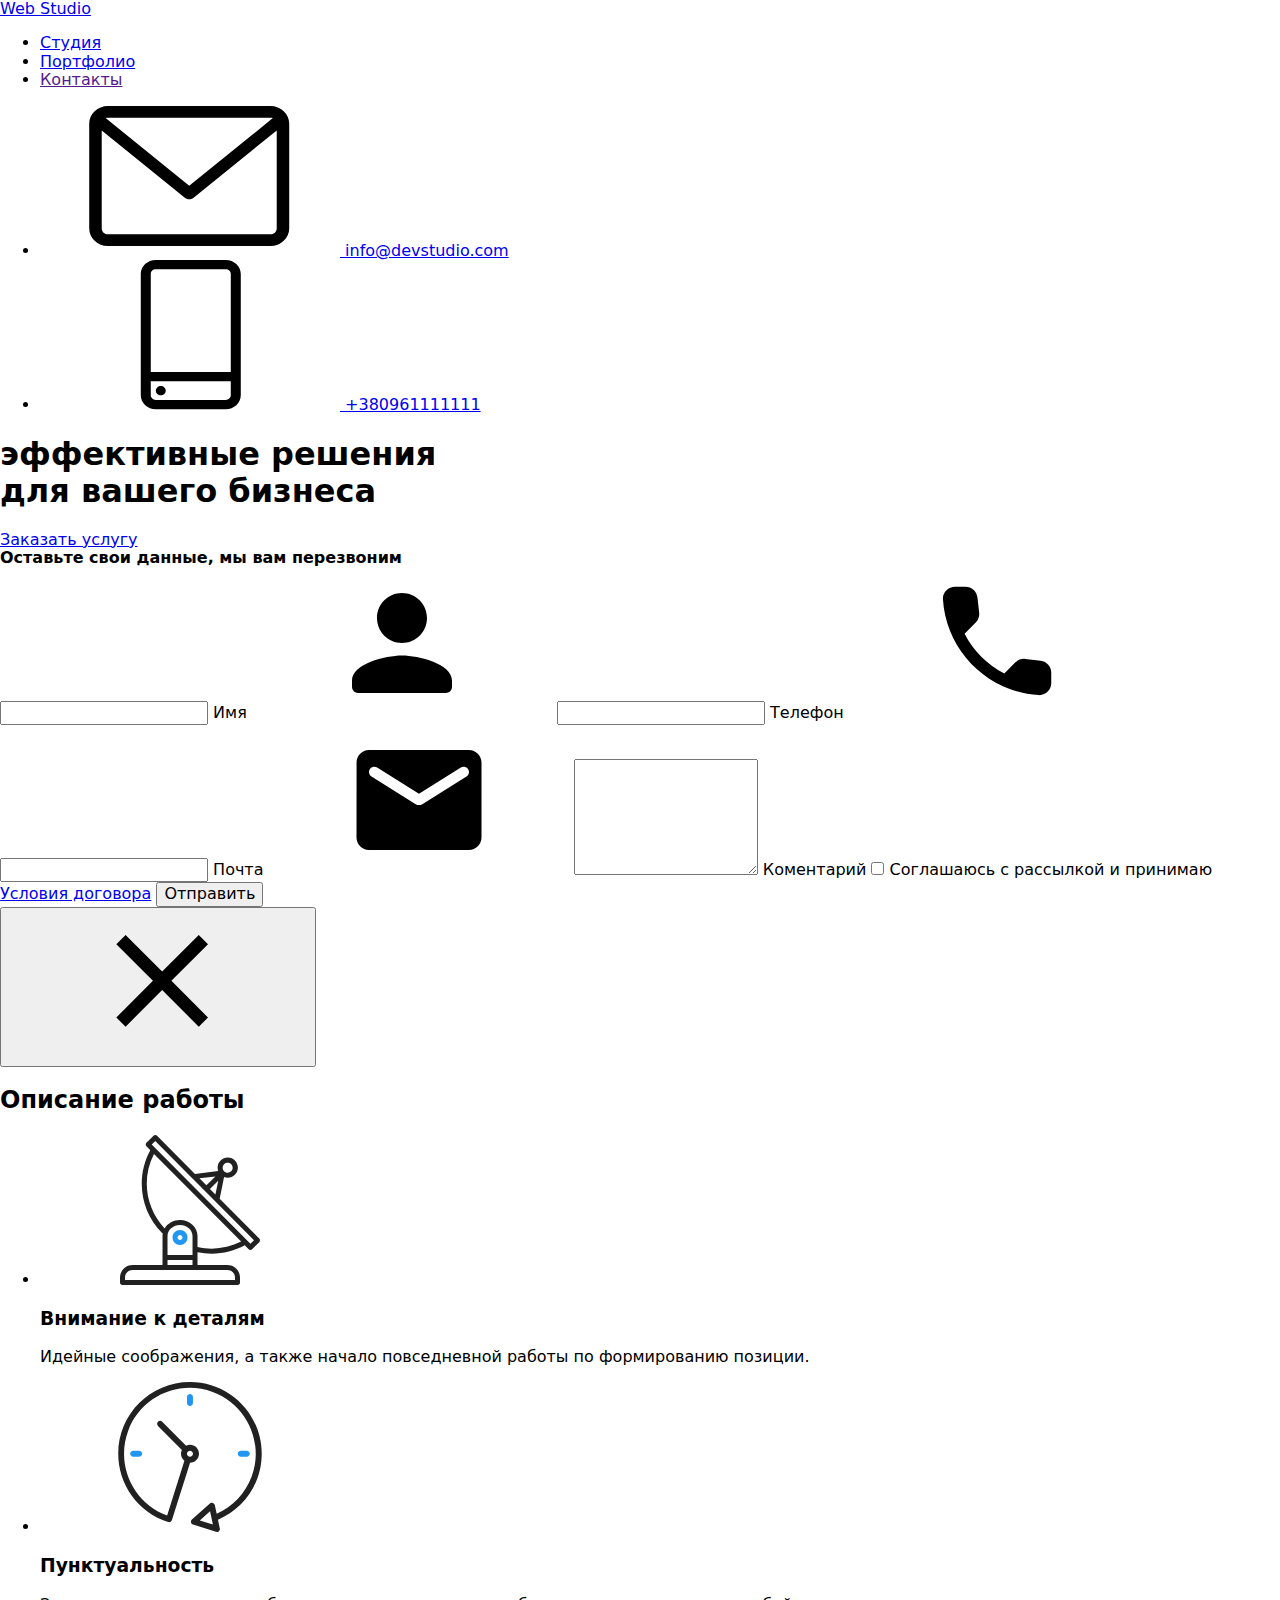
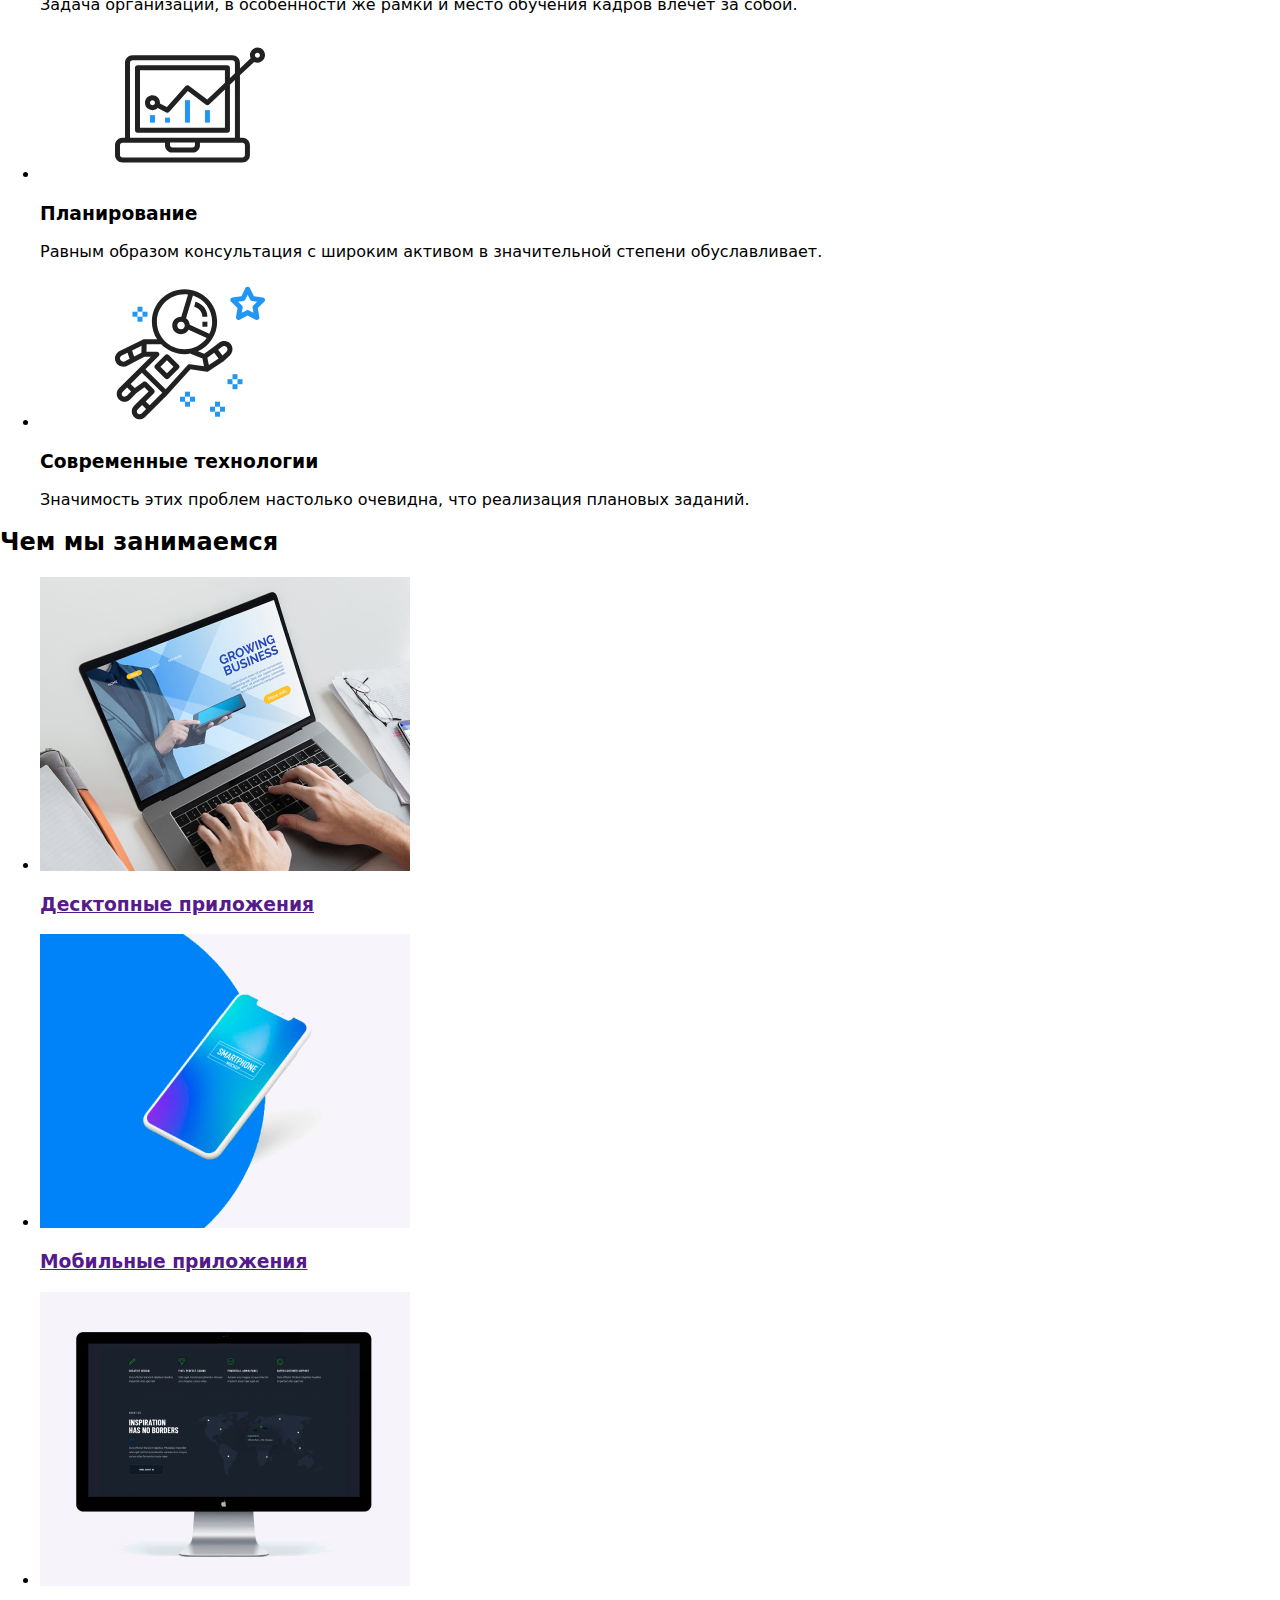
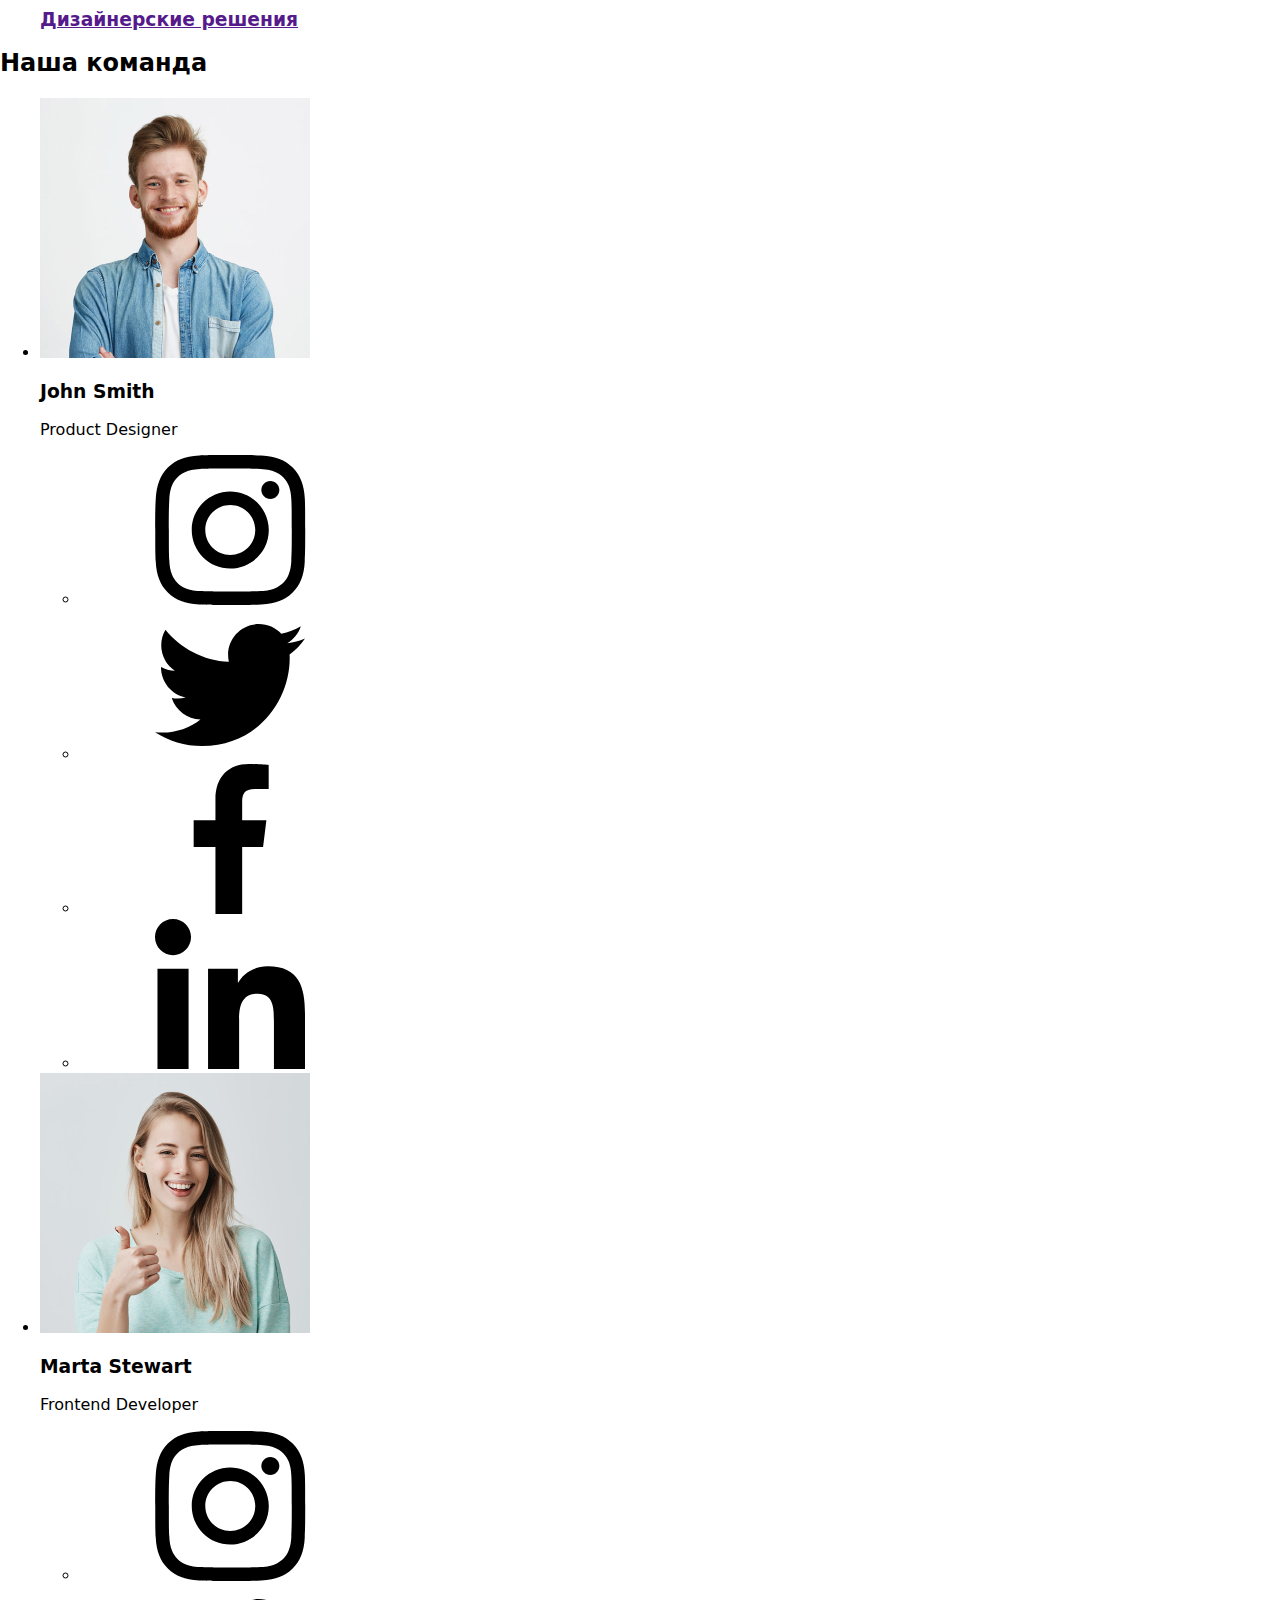
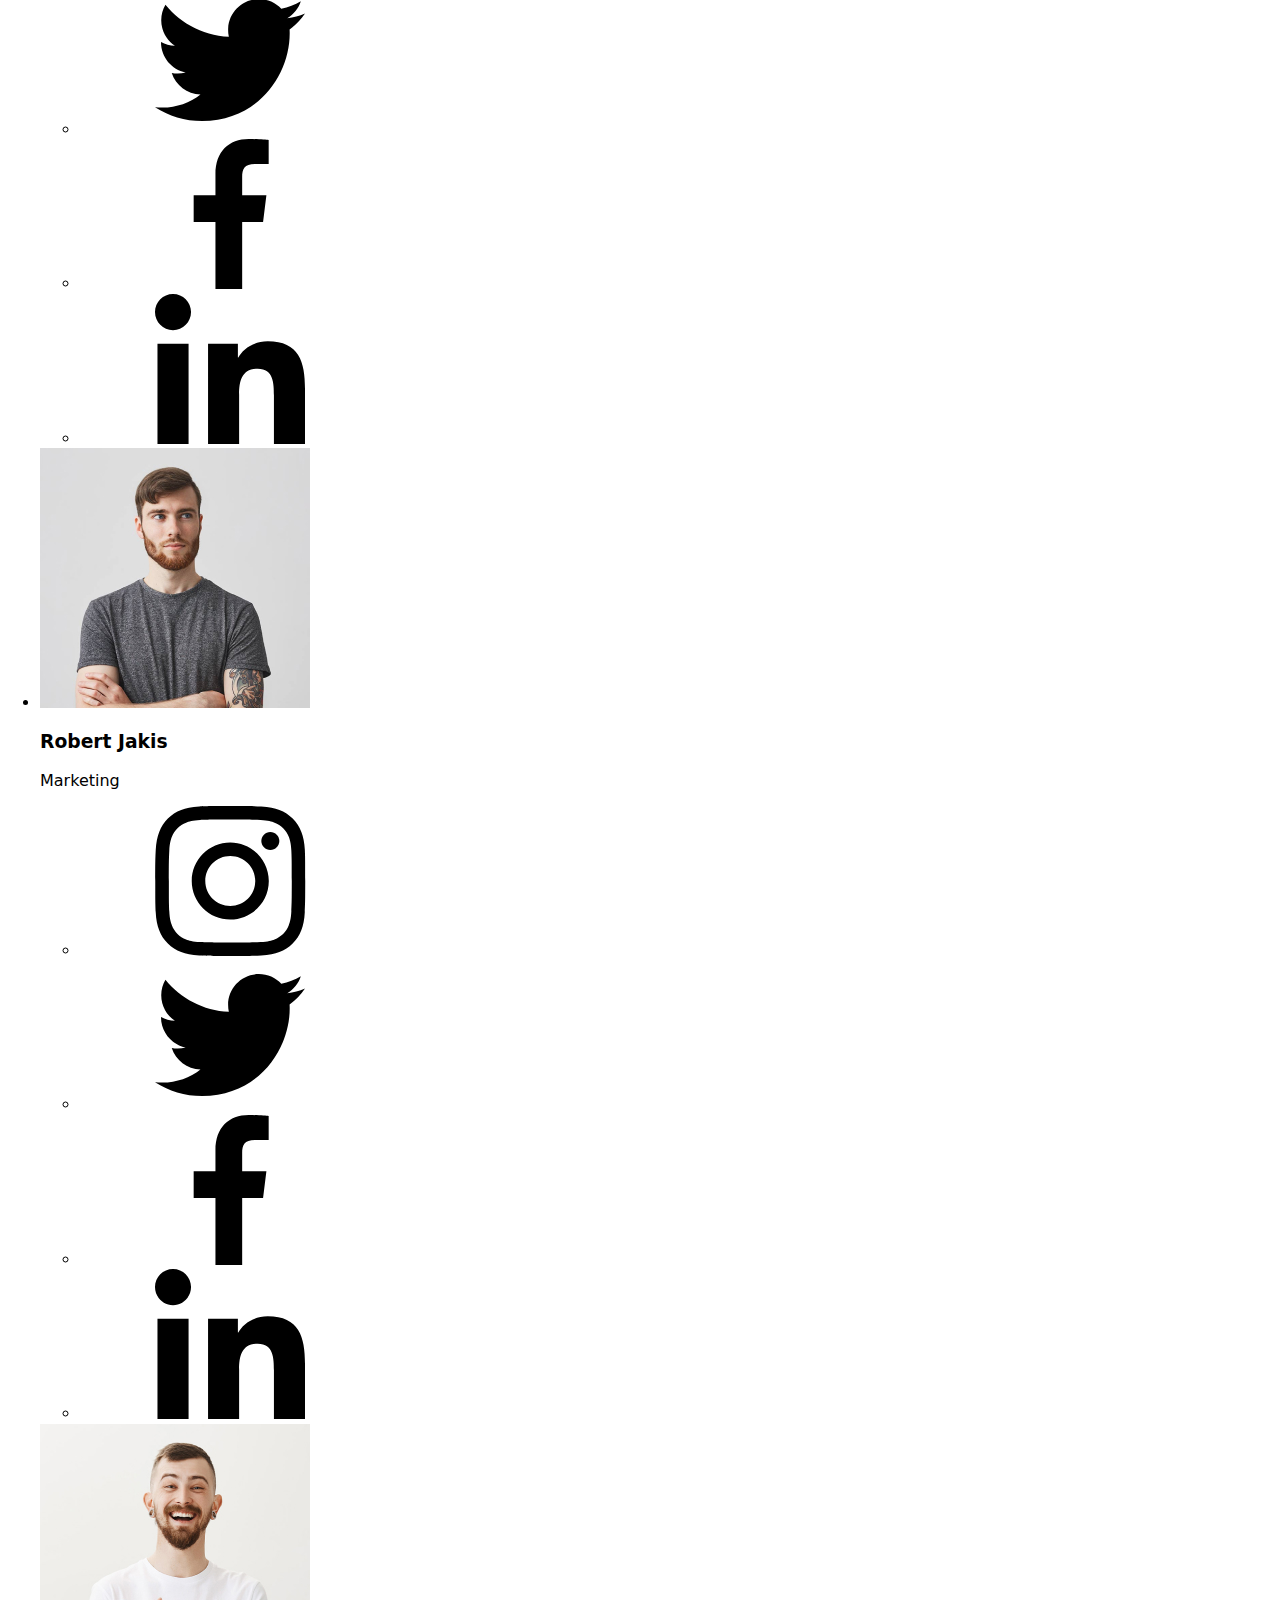
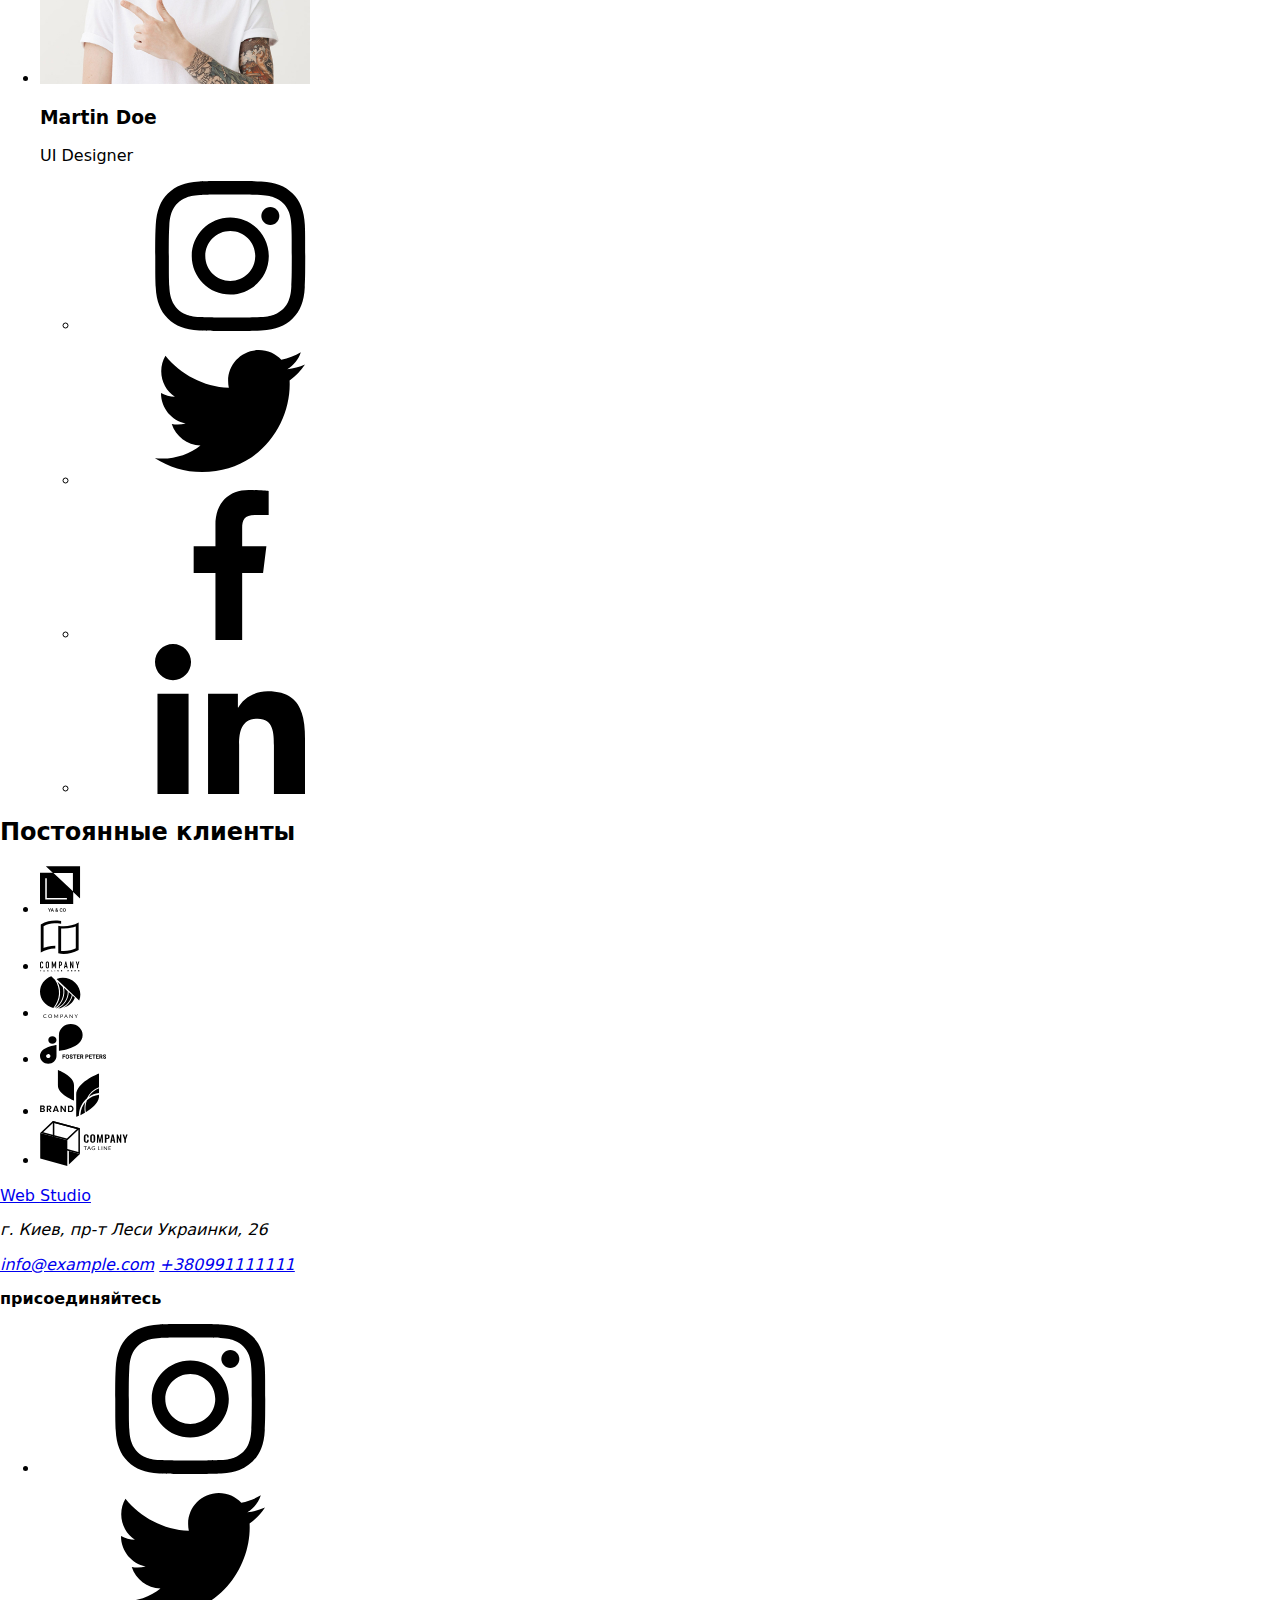
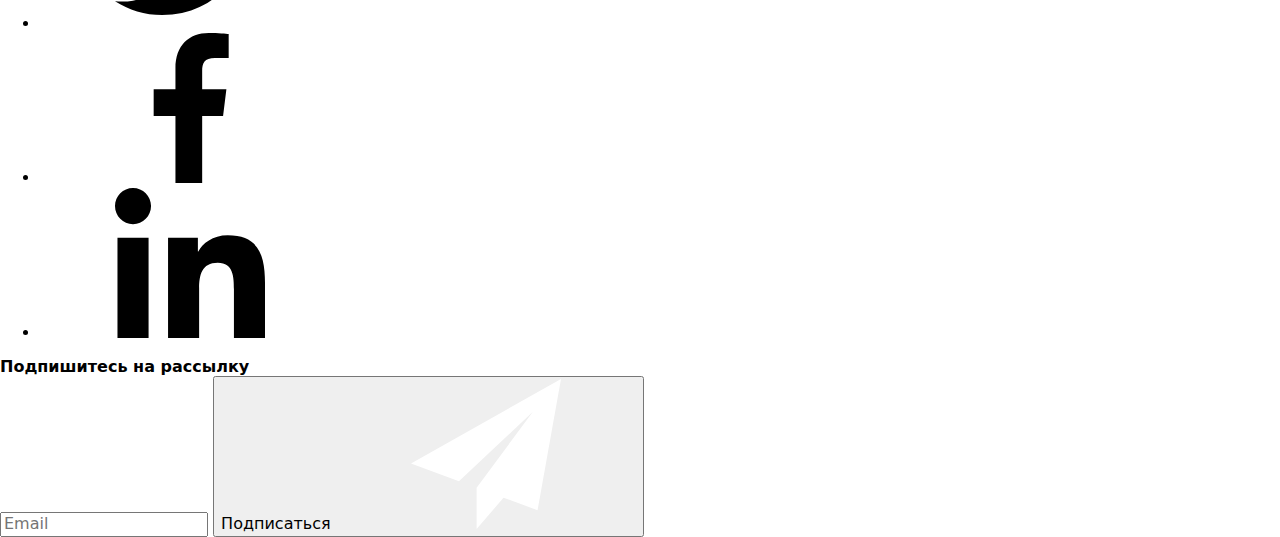
==== index.html @ a7824ca8 "Додає розмітку" ====
<!DOCTYPE html>
<html lang="ru">
<head>
    <meta charset="UTF-8">
    <meta name="viewport" content="width=device-width, initial-scale=1.0">
    <title>Web-studio_1</title>
    <link href="https://fonts.googleapis.com/css2?family=Raleway:wght@400;700&family=Roboto:wght@400;500;700&display=swap" rel="stylesheet">
     <link rel="stylesheet" href="https://cdnjs.cloudflare.com/ajax/libs/modern-normalize/0.6.0/modern-normalize.min.css">
    <link rel="stylesheet" href="./css/main.min.css">
</head>
<body class="body">
    <!--Шапочка сайта-->
   <header class="page-header">
       <div class="container main-nav">
          <nav class="main-nav">
             <a href="./index.html" class="logo">
              Web <span class="logo-second">Studio</span> 
             </a>

              <ul class="site-nav list">
                 <li class="item"><a href="./index.html" class="link-curret">Студия</a></li>
                 <li class="item"><a href="./portfolio.html" class="link">Портфолио</a></li>
                 <li class="item"><a href="" class="link">Контакты</a></li>
             </ul>
           </nav>
       
            <ul class="auth-nav list">
               <li class="item"><a href="mailto:info@devstudio.com" class="link">
                <svg class="icon-envelope"><use href="./images/symbol-defs.svg#icon-envelope"></use></svg>
                   info@devstudio.com</a>
                </li>
                <li class="item"><a href="tel:+380961111111" class="link">
                    <svg class="icon-phone"><use href="./images/symbol-defs.svg#icon-smartphone"></use></svg>
                    +380961111111</a>
                </li>
            </ul>
       </div>
   </header>

   <main>
        <!--Первая секция - Заголовок сайта-->
       <section class="hero">
          <h1 class="hero-title">эффективные решения <br> для вашего бизнеса</h1>
         <a href="#" class="button .primary" data-modal-open>Заказать услугу</a>
         <div class="backdrop is-hidden" data-modal>
           <div class="modal">
               
              <form class="form-js-speaker form">

              <div class="form-text"><b> Оставьте свои данные, мы вам перезвоним </b></div>
 

              <label class="form-field">
                <input class="form-input" type="text" name="name" placeholder=" ">
                <span class="form-label">Имя</span>
                <svg class="form-icon"><use href="./images/symbol-defs2.svg#icon-person-black"></use></svg>
              </label>

               <label class="form-field">
                <input class="form-input" type="tel" name="tel" placeholder=" ">
                <span class="form-label">Телефон</span>
                <svg class="form-icon"><use href="./images/symbol-defs2.svg#icon-phone-black"></use></svg>
              </label>


              <label class="form-field">
                <input class="form-input" type="email" name="email" placeholder=" ">
                <span class="form-label">Почта</span>
                <svg class="form-icon"><use href="./images/symbol-defs2.svg#icon-email-black"></use></svg>
              </label>

              <label class="form-coment">
                <textarea class="form-textarea" name="coment" rows="6" placeholder=" "></textarea>
                <span class="coment-text">Коментарий</span>
              </label>


              <label class="checkbox">
                <input class="form-checkbox" type="checkbox" name="agreement" value="text" />
                <span class="checkbox-icon"></span>
                <span class="form-agreement">Соглашаюсь с рассылкой и принимаю <a href="#">Условия договора</a></span>
              </label>

               <button class="button-submit" type="submit">Отправить</button>

             </form>
           
             <button class="button-close" data-modal-close><svg class="icon-close"><use  href="./images/symbol-defs2.svg#icon-close-black"></use></svg></button>
           </div>
         </div>
        </section> 

        <!--Вторая секция - описание работи-->

        <section class="section">
        <div class="container">
          <h2 class="section-title">Описание работы</h2>

          <ul class="description-list"> 
              <li class="item"> 
                  <div class="icon-background"><svg class="icon"><use href="./images/symbol-defs.svg#icon-antenna"></use></svg></div>
                  <h3 class="title">Внимание к деталям</h3>
                  <p class="text">Идейные соображения, а также начало повседневной работы по формированию позиции.</p>
              </li>
              <li class="item">
                <div class="icon-background"><svg class="icon"><use href="./images/symbol-defs.svg#icon-clock"></use></svg></div>
                  <h3 class="title">Пунктуальность</h3>
                  <p class="text">Задача организации, в особенности же рамки и место обучения кадров влечет за собой.</p>
              </li>
              <li class="item">
                <div class="icon-background"><svg class="icon"><use href="./images/symbol-defs.svg#icon-diagram"></use></svg></div>
                  <h3 class="title">Планирование</h3>
                  <p class="text">Равным образом консультация с широким активом в значительной степени обуславливает.</p>
               </li>
               <li class="item">
                <div class="icon-background"><svg class="icon"><use href="./images/symbol-defs.svg#icon-astronaut"></use></svg></div>
                   <h3 class="title">Современные технологии</h3>
                   <p class="text">Значимость этих проблем настолько очевидна, что реализация плановых заданий.</p>
               </li>
           </ul>
         </div>
       </section>
        

       <!--Третья секция - Чем мы занимаемся-->

        <section class="section">
            <div class="container">
           <h2 class="section-title">Чем мы занимаемся</h2>

           <ul class="work-list">
                <li class="item"><a href="" class="link">
                   <img class="img"
                      src="./images/img16.jpg" 
                      alt="Фото с ноутбуком" 
                      width="370" 
                      height="294"
                    >
                   <h3 class="title">Десктопные приложения</h3></a>
               </li>
               <li class="item"><a href="" class="link">
                    <img class="img"
                       src="./images/box2.jpg" 
                       alt="Фото с телефоном" 
                       width="370" 
                       height="294"
                    >
                    <h3 class="title">Мобильные приложения</h3></a>
               </li>
               <li class="item"><a href="" class="link">
                    <img class="img"
                       src="./images/img18.jpg" 
                       alt="Фото с монитором" 
                       width="370" 
                       height="294"
                    >
                    <h3 class="title">Дизайнерские решения</h3></a>
               </li>
           </ul>
         </div>
       </section>

       <!--Червертая секция - наша команда-->

       <section class="section-team">
           <div class="container">
          <h2 class="section-title">Наша команда</h2>

           <ul class="team-list">
               <li class="item">
                  <img class="img card"
                     src="./images/img19.jpg" 
                     alt="Фото работкина Джона" 
                     width="270" 
                     height="260"
                    >
                    <div class="card-team card">
                   <h3 class="title">John Smith</h3>
                   <p class="text">Product Designer</p>
                   <ul class="chain-list">
                       <li class="item"><a href="" class="link" aria-label="Ссылка на Instagram"><svg class="chain-icon"><use href="./images/symbol-defs.svg#icon-instagram"></use></svg></a></li>
                       <li class="item"><a href="" class="link" aria-label="Ссылка на Twitter"><svg class="chain-icon"><use href="./images/symbol-defs.svg#icon-twitter"></use></svg></a></li>
                       <li class="item"><a href="" class="link" aria-label="Ссылка на Facebook"><svg class="chain-icon"><use href="./images/symbol-defs.svg#icon-facebook"></use></svg></a></li>
                       <li class="item"><a href="" class="link" aria-label="Ссылка на Linkedin"><svg class="chain-icon"><use href="./images/symbol-defs.svg#icon-linkedin"></use></svg></a></li>
                   </ul>
                </div>     
              </li>
              <li class="item">
                    <img class="img card" 
                      src="./images/img20.jpg" 
                      alt="Фото работницы Марти" 
                      width="270" 
                      height="260"
                    >
                    <div class="card-team card">
                    <h3 class="title">Marta Stewart</h3>
                    <p class="text">Frontend Developer</p>
                    <ul class="chain-list">
                        <li class="item"><a href="" class="link" aria-label="Ссылка на Instagram"><svg class="chain-icon"><use href="./images/symbol-defs.svg#icon-instagram"></use></svg></a></li>
                        <li class="item"><a href="" class="link" aria-label="Ссылка на Twitter"><svg class="chain-icon"><use href="./images/symbol-defs.svg#icon-twitter"></use></svg></a></li>
                        <li class="item"><a href="" class="link" aria-label="Ссылка на Facebook"><svg class="chain-icon"><use href="./images/symbol-defs.svg#icon-facebook"></use></svg></a></li>
                        <li class="item"><a href="" class="link" aria-label="Ссылка на Linkedin"><svg class="chain-icon"><use href="./images/symbol-defs.svg#icon-linkedin"></use></svg></a></li>
                    </ul>
                </div>
               </li>
               <li class="item">
                     <img  class="img card"
                      src="./images/img21.jpg" 
                      alt="Фото работника Роберта" 
                      width="270" 
                      height="260"
                    >
                    <div class="card-team card">
                    <h3 class="title">Robert Jakis</h3>
                    <p class="text">Marketing</p>
                    <ul class="chain-list">
                        <li class="item"><a href="" class="link" aria-label="Ссылка на Instagram"><svg class="chain-icon"><use href="./images/symbol-defs.svg#icon-instagram"></use></svg></a></li>
                        <li class="item"><a href="" class="link" aria-label="Ссылка на Twitter"><svg class="chain-icon"><use href="./images/symbol-defs.svg#icon-twitter"></use></svg></a></li>
                        <li class="item"><a href="" class="link" aria-label="Ссылка на Facebook"><svg class="chain-icon"><use href="./images/symbol-defs.svg#icon-facebook"></use></svg></a></li>
                        <li class="item"><a href="" class="link" aria-label="Ссылка на Linkedin"><svg class="chain-icon"><use href="./images/symbol-defs.svg#icon-linkedin"></use></svg></a></li>
                    </ul>
                </div>
              </li>
              <li class="item">
                    <img class="img card"
                       src="./images/img22.jpg" 
                       alt="Фото работника Мартина" 
                       width="270" 
                       height="260"
                    >
                    <div class="card-team card">
                   <h3 class="title">Martin Doe</h3>
                   <p class="text">UI Designer</p>
                   <ul class="chain-list">
                       <li class="item"><a href="" class="link" aria-label="Ссылка на Instagram"><svg class="chain-icon"><use href="./images/symbol-defs.svg#icon-instagram"></use></svg></a></li>
                       <li class="item"><a href="" class="link" aria-label="Ссылка на Twitter"><svg class="chain-icon"><use href="./images/symbol-defs.svg#icon-twitter"></use></svg></a></li>
                       <li class="item"><a href="" class="link" aria-label="Ссылка на Facebook"><svg class="chain-icon"><use href="./images/symbol-defs.svg#icon-facebook"></use></svg></a></li>
                       <li class="item"><a href="" class="link" aria-label="Ссылка на Linkedin"><svg class="chain-icon"><use href="./images/symbol-defs.svg#icon-linkedin"></use></svg></a></li>
                    </ul>
                </div>
                </li>      
          </ul>
          </div>
       </section>

        <!--Пятая секция - постоянные клиенти-->

      <section class="section">
        <div class="container">
       <h2 class="section-title">Постоянные клиенты</h2>
       <ul class="clients-list">
           <li class="item"><a href="#" class="link"><svg class="clients-icon" width="44.27" height="49.23"><use href="./images/symbol-defs.svg#icon-client1"></use></svg></a></li>
           <li class="item"><a href="#" class="link"><svg class="clients-icon" width="40" height="52"><use href="./images/symbol-defs.svg#icon-client2"></use></svg></a></li>
           <li class="item"><a href="#" class="link"><svg class="clients-icon" width="41" height="42.6"><use href="./images/symbol-defs.svg#icon-client3"></use></svg></a></li>
           <li class="item"><a href="#" class="link"><svg class="clients-icon" width="79.66" height="42.02"><use href="./images/symbol-defs.svg#icon-client4"></use></svg></a></li>
           <li class="item"><a href="#" class="link"><svg class="clients-icon" width="59" height="47"><use href="./images/symbol-defs.svg#icon-client5"></use></svg></a></li>
           <li class="item"><a href="#" class="link"><svg class="clients-icon" width="88.48" height="45.44"><use href="./images/symbol-defs.svg#icon-client6"></use></svg></a></li>
        </ul>
   </section>
   </div>
   </main>

 <!--Футер-->
 <footer class="page-footer">
      <div class="page-footer container">  
     <div class="contact-info">
     <a href="./index.html" class="footer-logo">
         Web <span class="logo-accent">Studio</span> 
     </a>
     <address class="address-list">
         <p class="text"> г. Киев, пр-т Леси Украинки, 26 </p>
         <a href="mailto:info@example.com" class="link">info@example.com</a>
         <a href="tel:+380991111111" class="link">+380991111111</a>
     </address>
    </div>
       
    <div class="subscription-info">
     <p class="subscription-text">
         <strong>присоединяйтесь</strong> 
       </p>

     <ul class="social-network">
        <li class="item"><a href="" class="link" aria-label="Ссылка на Instagram"><svg class="social-icon"><use href="./images/symbol-defs.svg#icon-instagram"></use></svg></a></li>
        <li class="item"><a href="" class="link" aria-label="Ссылка на Twitter"><svg class="social-icon"><use href="./images/symbol-defs.svg#icon-twitter"></use></svg></a></li>
        <li class="item"><a href="" class="link" aria-label="Ссылка на Facebook"><svg class="social-icon"><use href="./images/symbol-defs.svg#icon-facebook"></use></svg></a></li>
        <li class="item"><a href="" class="link" aria-label="Ссылка на Linkedin"><svg class="social-icon"><use href="./images/symbol-defs.svg#icon-linkedin"></use></svg></a></li>
     </ul>
    </div>

    <div class="signature">
       
      <b class="text-signature">Подпишитесь на рассылку</b>
        
       <form class="form-signature">
        <input class="input-footer" type="text" name="email" id="email" placeholder="Email">
        <label class="label-footer" for="email"></label>
        <button class="button-fotter" type="submit">Подписаться <svg class="icon-send"><use href="./images/symbol-defs.svg#icon-icon-send"></use></svg></button>
      </form>
    </div>
  </div>
   
  </footer>
  <script src="./js/modal.js"></script>
  <script>
    (() => {
      document
        .querySelector('.js-speaker-form')
        .addEventListener('submit', e => {
          e.preventDefault();

          new FormData(e.currentTarget).forEach((value, name) =>
            console.log(`${name}: ${value}`),
          );

          e.currentTarget.reset();
        });
    })();
  </script>
</body>
</html>
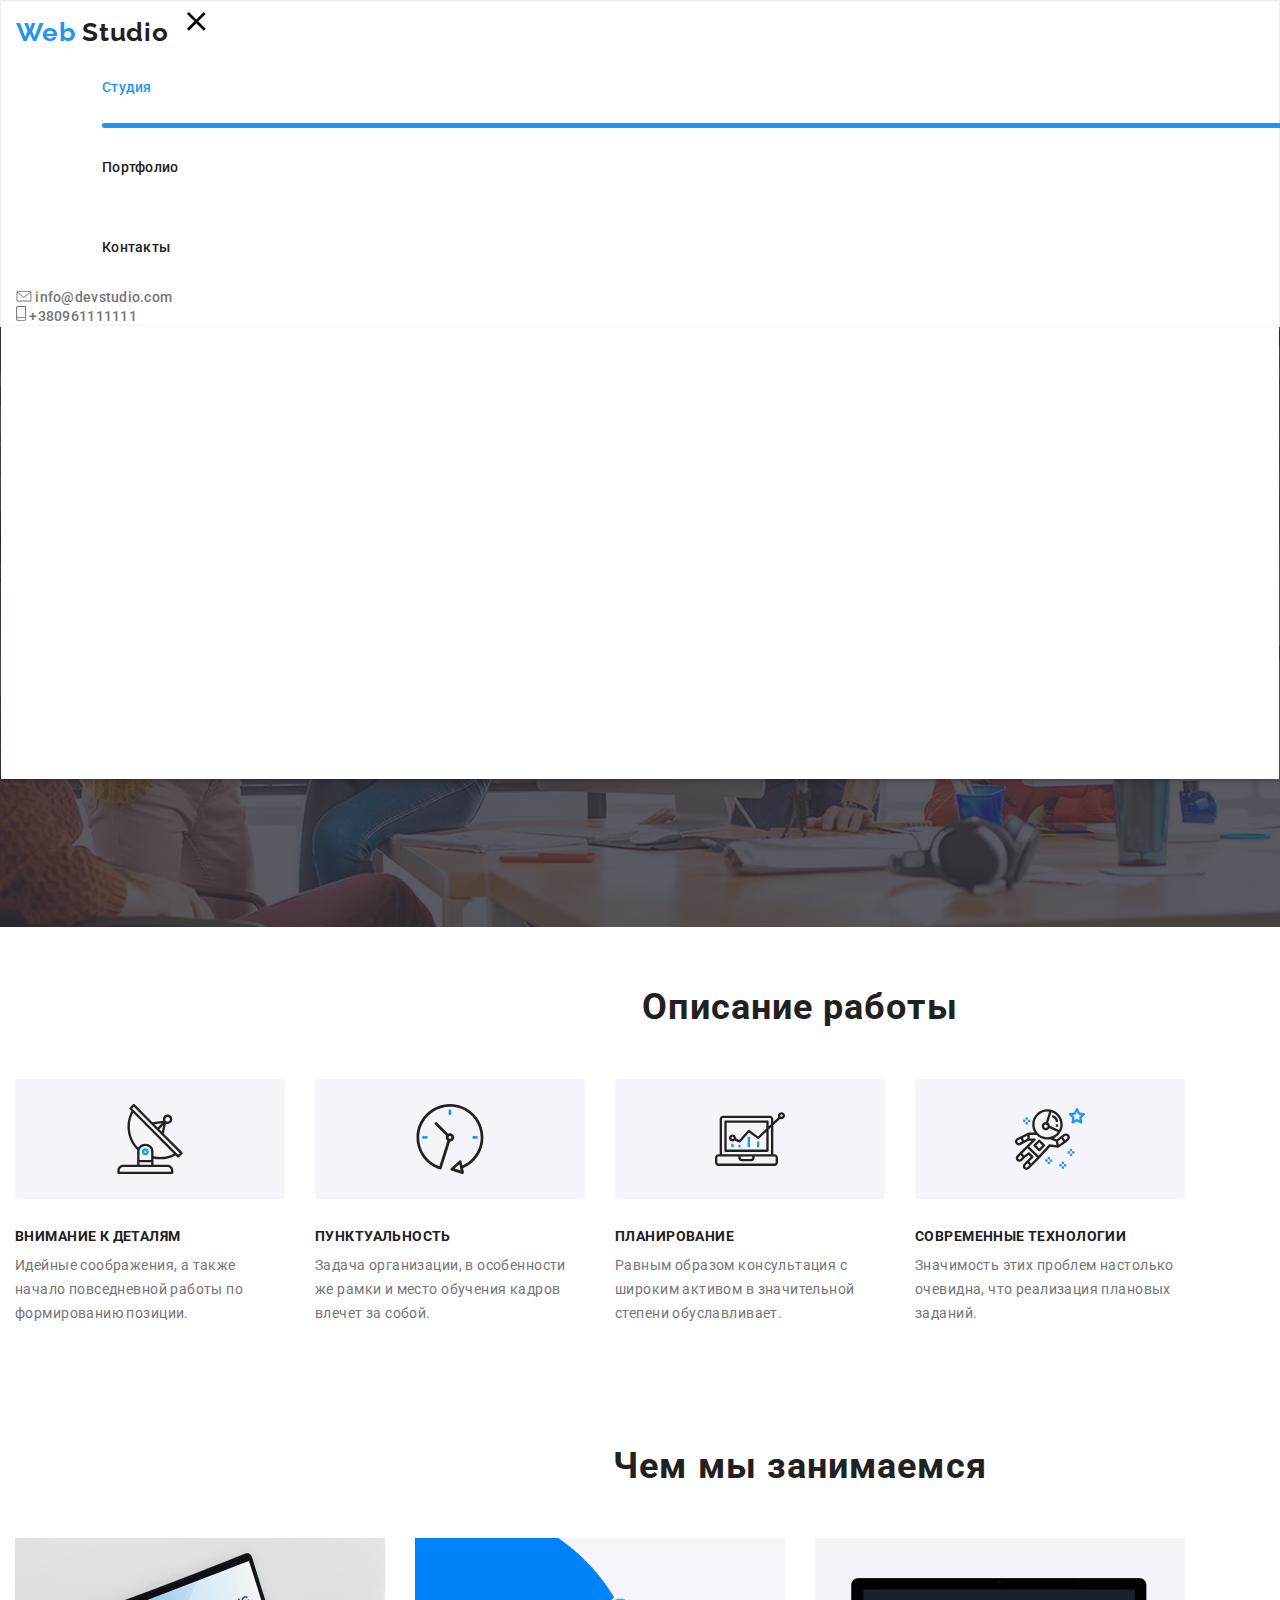
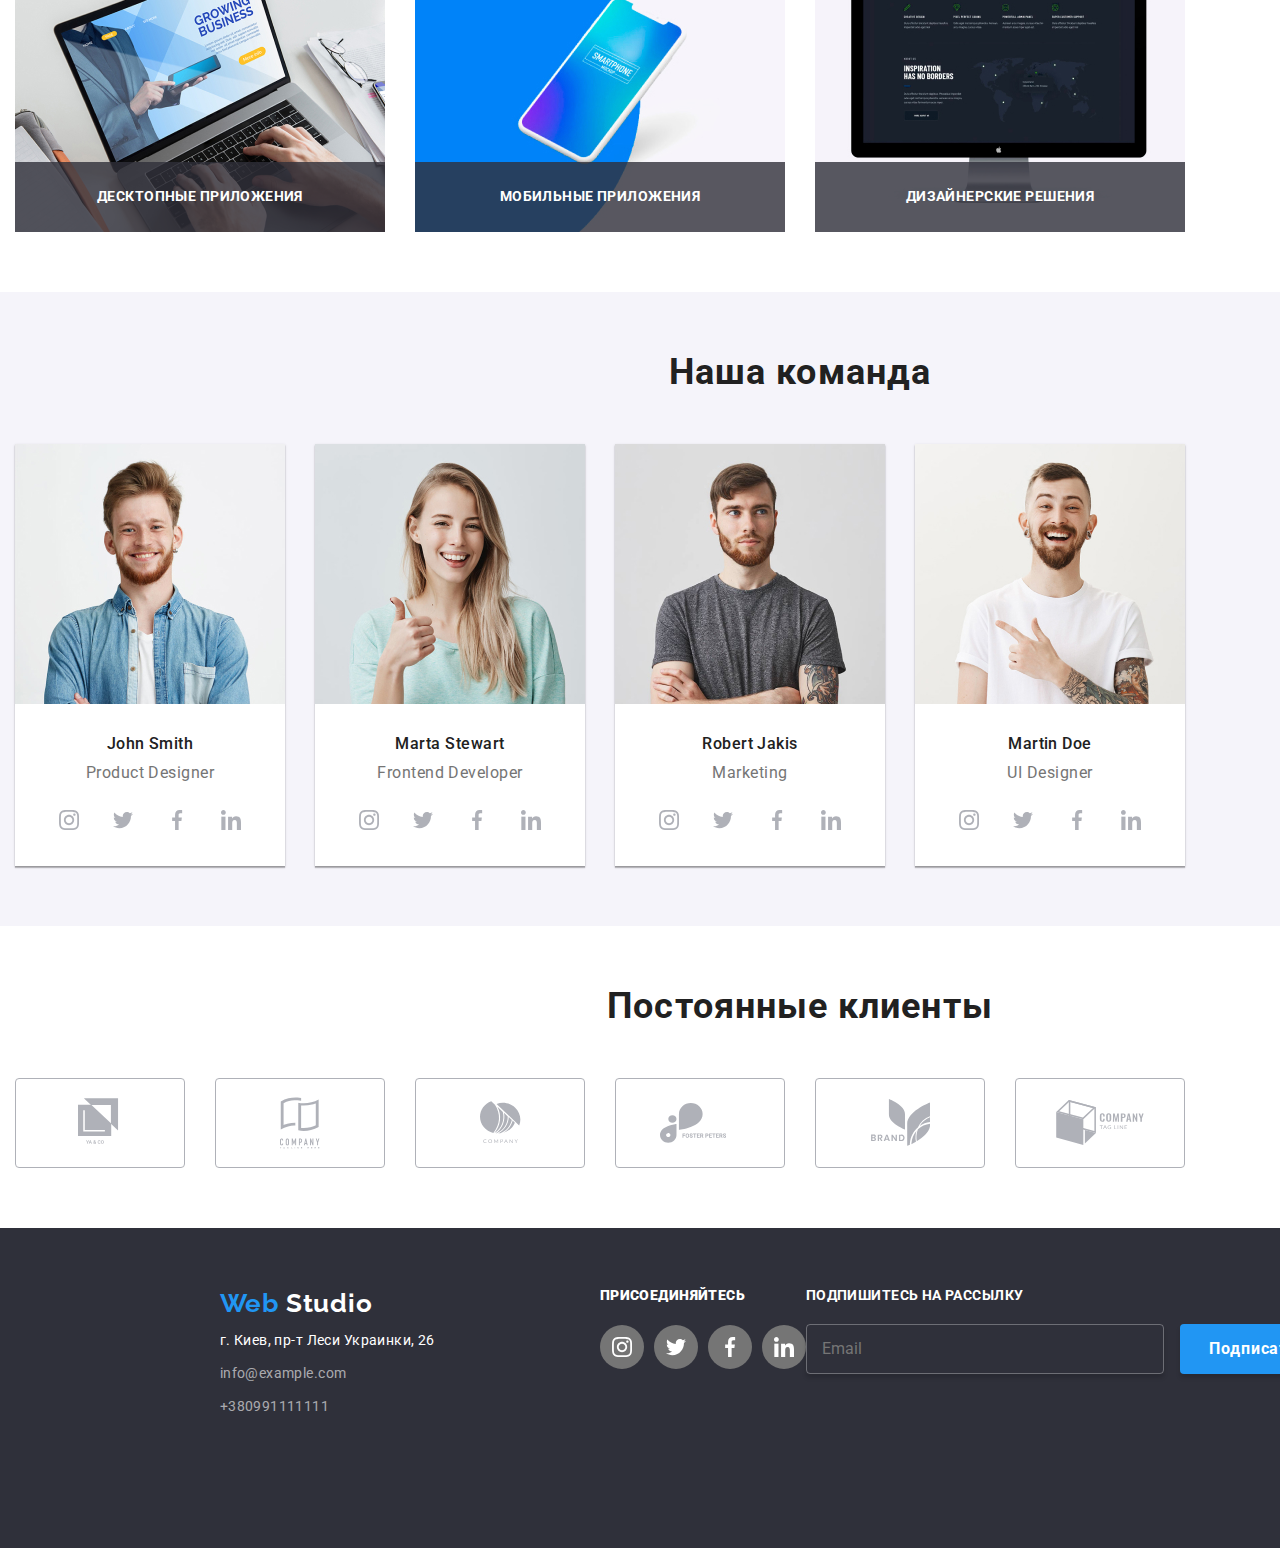
==== commit 86f9954c: "Додає розмітку" ====
--- a/index.html
+++ b/index.html
@@ -16,6 +16,15 @@
              <a href="./index.html" class="logo">
               Web <span class="logo-second">Studio</span> 
              </a>
+             <button type="button" class="menu-button is-open" data-menu-button>
+              <svg width="40px" height="40px" >
+                <use class="icon-menu" href="./images/symbol-defs3.svg#icon-menu_40px"></use>
+                <use class="icon-cross" href="./images/symbol-defs3.svg#icon-close_40px"></use>
+              </svg>
+             </button>
+             <div class="menu-container is-open" data-menu>
+
+             </div>
 
               <ul class="site-nav list">
                  <li class="item"><a href="./index.html" class="link-curret">Студия</a></li>
@@ -124,7 +133,7 @@
 
        <!--Третья секция - Чем мы занимаемся-->
 
-        <section class="section">
+        <section class="work section">
             <div class="container">
            <h2 class="section-title">Чем мы занимаемся</h2>
 
@@ -162,7 +171,7 @@
 
        <!--Червертая секция - наша команда-->
 
-       <section class="section-team">
+       <section class="team section">
            <div class="container">
           <h2 class="section-title">Наша команда</h2>
 
--- a/css/main.min.css
+++ b/css/main.min.css
@@ -0,0 +1,2 @@
+html{-webkit-box-sizing:border-box;box-sizing:border-box}*,*::before,*::after{-webkit-box-sizing:inherit;box-sizing:inherit}ul{padding:0;margin:0;list-style:none}.img{display:block}.container{margin-left:auto;margin-right:auto;padding-left:15px;padding-right:15px}@media screen and (min-width: 480px){.container{width:480px}}@media screen and (min-width: 768px){.container{width:768px}}@media screen and (min-width: 1200px){.container{width:1600px}}.body{background-color:#fff;color:#757575;font-family:Roboto, sans-serif}.logo{color:#2196F3;font-family:Raleway;font-weight:700;font-size:26px;line-height:1.2;letter-spacing:0.03em;text-decoration:none}.logo-second{color:#212121}.main-nav{-webkit-box-align:center;-ms-flex-align:center;align-items:center}.page-header{background-color:#fff;border:1px solid #ECECEC;position:relative}.site-nav{margin-left:86px}.site-nav .item:not(:last-child){margin-right:50px}.site-nav .link{display:block;color:#212121;font-weight:500;font-size:14px;line-height:1.14;letter-spacing:0.02em;text-decoration:none;padding-top:32px;padding-bottom:32px;-webkit-transition:250ms cubic-bezier(0.4, 0, 0.2, 1);transition:250ms cubic-bezier(0.4, 0, 0.2, 1)}.site-nav .link-curret{position:relative;display:block;padding-top:32px;padding-bottom:32px;font-weight:500;font-size:14px;line-height:1.14;letter-spacing:0.02em;text-decoration:none;color:#2196F3}.site-nav .link:hover,.site-nav .link:focus{color:#2196F3}.site-nav .link-curret::after{content:"";position:absolute;left:0;bottom:0;display:block;width:100%;height:5px;background-color:#2196F3;border-radius:2px}.auth-nav{margin-left:auto}.auth-nav .item:not(:last-child){margin-right:50px}.auth-nav .link{color:#757575;font-weight:500;font-size:14px;line-height:1.14;letter-spacing:0.02em;text-decoration:none;-webkit-transition:250ms cubic-bezier(0.4, 0, 0.2, 1);transition:250ms cubic-bezier(0.4, 0, 0.2, 1)}.auth-nav .link:hover{color:#2196F3}.icon-envelope{width:16px;height:11.2px;fill:currentColor}.icon-envelope:hover{fill:var(--accent-color)}.icon-phone{width:10px;height:14.94px;fill:currentColor}.icon-phone:hover{fill:#2196F3}.menu-button{display:-webkit-inline-box;display:-ms-inline-flexbox;display:inline-flex;margin:0;padding:0;border:none;background-color:transparent}.menu-button .icon-cross{display:none}.menu-button.is-open .icon-cross{display:block}.menu-button.is-open .icon-menu{display:none}.menu-container{display:none;position:absolute;top:100%;left:0;width:100%;height:453px;background-color:#fff;-webkit-box-shadow:0px 1px 3px rgba(0,0,0,0.16),0px 2px 4px rgba(0,0,0,0.08),0px 4px 8px rgba(0,0,0,0.04);box-shadow:0px 1px 3px rgba(0,0,0,0.16),0px 2px 4px rgba(0,0,0,0.08),0px 4px 8px rgba(0,0,0,0.04);text-align:center;padding:20px;font-size:20px}.menu-container.is-open{display:block}.hero{text-align:center;max-width:1600px;height:600px;margin-left:auto;margin-right:auto;background-image:-webkit-gradient(linear, left top, right top, from(rgba(47,48,58,0.8)), to(rgba(47,48,58,0.8))),url(../images/header-img.jpg);background-image:linear-gradient(to right, rgba(47,48,58,0.8), rgba(47,48,58,0.8)),url(../images/header-img.jpg);background-repeat:no-repeat;background-size:cover;background-position:center;background-color:#757575}.hero-title{color:#fff;margin-top:0px;margin-bottom:0;padding-top:200px;padding-bottom:30px;font-weight:900;font-size:44px;line-height:1.4;text-align:center;letter-spacing:0.06em;text-transform:uppercase}.button{color:#fff;background-color:#2196F3;border-radius:4px;padding:10px 32px;min-width:200px;border:1px solid transparent;font-family:inherit;text-align:center;text-decoration:none}.button .primary{color:#fff;background-color:#2196F3;-webkit-transition:250ms cubic-bezier(0.4, 0, 0.2, 1);transition:250ms cubic-bezier(0.4, 0, 0.2, 1)}.backdrop{position:fixed;top:0;left:0;width:100%;height:100%;background:rgba(0,0,0,0.2);z-index:1;-webkit-transition:250ms cubic-bezier(0.4, 0, 0.2, 1);transition:250ms cubic-bezier(0.4, 0, 0.2, 1)}.backdrop.is-hidden{opacity:0;pointer-events:none}.modal{position:absolute;top:50%;left:50%;-webkit-transform:translate(-50%, -50%);transform:translate(-50%, -50%);min-width:528px;min-height:581px;background-color:#fff;padding:0;-webkit-box-shadow:0px 2px 1px rgba(0,0,0,0.2),0px 1px 1px rgba(0,0,0,0.14),0px 1px 3px rgba(0,0,0,0.12);box-shadow:0px 2px 1px rgba(0,0,0,0.2),0px 1px 1px rgba(0,0,0,0.14),0px 1px 3px rgba(0,0,0,0.12);border-radius:4px}.form{position:relative;margin-left:auto;margin-right:auto;padding:40px 40px;width:528px}.form-field{position:relative;display:block}.form-input{width:100%;margin:0;margin-bottom:28px;padding:12px 18px 12px 42px;border:1px solid rgba(33,33,33,0.2);border-radius:4px}.form-label{position:absolute;margin:0;top:30%;left:48px;-webkit-transform:translateY(-30%);transform:translateY(-30%);-webkit-transition:-webkit-transform 250ms linear;transition:-webkit-transform 250ms linear;transition:transform 250ms linear;transition:transform 250ms linear, -webkit-transform 250ms linear;font-size:14px;line-height:1.14;letter-spacing:0.01em;-webkit-transition:250ms cubic-bezier(0.4, 0, 0.2, 1);transition:250ms cubic-bezier(0.4, 0, 0.2, 1)}.form-input:focus+.form-label,.form-input:not(:placeholder-shown)+.form-label{color:#2196F3;-webkit-transform:translate(-30px, -43px);transform:translate(-30px, -43px)}.form-input:focus ~ .form-icon{fill:#2196F3}.form-icon{position:absolute;top:30%;left:19px;-webkit-transform:translateY(-30%);transform:translateY(-30%);display:inline-block;width:18px;height:18px;-webkit-transition:250ms cubic-bezier(0.4, 0, 0.2, 1);transition:250ms cubic-bezier(0.4, 0, 0.2, 1)}.form-coment{display:block;position:relative;-webkit-box-align:center;-ms-flex-align:center;align-items:center}.form-textarea{width:100%;margin-bottom:20px;padding:12px 16px;border:1px solid rgba(33,33,33,0.2);border-radius:4px}.form-textarea:focus+.coment-text,.form-textarea:not(:placeholder-shown)+.coment-text{color:#2196F3;-webkit-transform:translate(-10px, -38px);transform:translate(-10px, -38px)}textarea{resize:none}.coment-text{position:absolute;top:10%;left:16px;-webkit-transform:translateY(-10%);transform:translateY(-10%);-webkit-transition:-webkit-transform 250ms linear;transition:-webkit-transform 250ms linear;transition:transform 250ms linear;transition:transform 250ms linear, -webkit-transform 250ms linear;-webkit-transition:250ms cubic-bezier(0.4, 0, 0.2, 1);transition:250ms cubic-bezier(0.4, 0, 0.2, 1)}.form-text{margin-bottom:30px;font-size:20px;line-height:1.15;letter-spacing:0.03em;text-align:center;color:#212121}.form-checkbox{position:absolute;width:1px;height:1px;margin:-1px;border:0;padding:0;clip:rect(0 0 0 0);overflow:hidden}.checkbox{display:-webkit-box;display:-ms-flexbox;display:flex;-webkit-box-align:center;-ms-flex-align:center;align-items:center}.checkbox-icon{display:inline-block;width:15px;height:15px;margin-right:8px;border:1px solid #212121;border-radius:2px;-webkit-transition:250ms cubic-bezier(0.4, 0, 0.2, 1);transition:250ms cubic-bezier(0.4, 0, 0.2, 1)}.form-checkbox:checked ~ .checkbox-icon{background-color:#2196F3;background-image:url(../images/check.svg);background-size:contain;background-origin:border-box;border-color:#2196F3}.form-agreement{margin:0;font-size:14px;line-height:1.14;letter-spacing:0.01em}.button-submit{margin-top:30px;padding:10px 55px;background-color:#2196F3;color:#fff;-webkit-box-shadow:0px 4px 4px rgba(0,0,0,0.15);box-shadow:0px 4px 4px rgba(0,0,0,0.15);border-radius:4px;border:#2196F3}.button-close{position:absolute;top:8px;right:8px;padding:0;border:none;width:30px;height:30px;border-radius:50%;background-color:#fff;cursor:pointer;border:1px solid rgba(0,0,0,0.1);-webkit-transition:250ms cubic-bezier(0.4, 0, 0.2, 1);transition:250ms cubic-bezier(0.4, 0, 0.2, 1)}.icon-close{width:11px;height:11px;-webkit-transition:250ms cubic-bezier(0.4, 0, 0.2, 1);transition:250ms cubic-bezier(0.4, 0, 0.2, 1)}.icon-close:hover{fill:#2196F3}.section{padding-top:60px;padding-bottom:60px}@media screen and (min-width: 1600px){.section{padding-top:94px;padding-bottom:94px}}.section-title{color:#212121;margin-top:0;margin-bottom:50px;font-weight:700;font-size:36px;line-height:1.16;text-align:center;letter-spacing:0.03em}.section-description .title{color:#fff}@media screen and (min-width: 768px){.description-list{display:-webkit-box;display:-ms-flexbox;display:flex;-ms-flex-wrap:wrap;flex-wrap:wrap}}.description-list .item{width:450px}@media screen and (min-width: 768px){.description-list .item{width:354px}}@media screen and (min-width: 1200px){.description-list .item{width:270px}}@media screen and (min-width: 1200px){.description-list .item:not(:last-child){margin-right:30px}}@media screen and (max-width: 767px){.description-list .item:not(:last-child){margin-bottom:30px}}@media screen and (max-width: 1199px){.description-list .item:nth-child(2n+1){margin-right:30px}.description-list .item:nth-child(-n+2){margin-bottom:30px}}.description-list .title{color:#212121;text-align:center;margin-top:0;margin-bottom:10px;font-weight:700;font-size:14px;line-height:1.14;letter-spacing:0.03em;text-transform:uppercase}@media screen and (min-width: 768px){.description-list .title{text-align:left}}.description-list p{margin-top:0;margin-bottom:0}.description-list .text{font-weight:400;font-size:14px;line-height:1.71;letter-spacing:0.03em}.icon-background{display:-webkit-box;display:-ms-flexbox;display:flex;-webkit-box-pack:center;-ms-flex-pack:center;justify-content:center;-webkit-box-align:center;-ms-flex-align:center;align-items:center;padding-top:25px;padding-bottom:25px;margin-bottom:30px;background-color:#F5F4FA;border-radius:4px}.icon{width:70px;height:70px}@media screen and (max-width: 1199px){.work{display:none}}.work-list{display:-webkit-box;display:-ms-flexbox;display:flex}.work-list .item{position:relative;width:370px}.work-list .item:not(:last-child){margin-right:30px}.work-list .title{color:#fff;margin-top:0;margin-bottom:0;padding-top:27px;padding-bottom:27px;background:rgba(47,48,58,0.8);font-weight:700;font-size:14px;line-height:1.14;text-align:center;letter-spacing:0.03em;text-transform:uppercase;position:absolute;bottom:0;left:0;right:0}.work-list .link{display:block;text-decoration:none}.team{background-color:#F5F4FA}@media screen and (min-width: 768px){.team-list{display:-webkit-box;display:-ms-flexbox;display:flex;-ms-flex-wrap:wrap;flex-wrap:wrap}}.team-list .item{width:450px}@media screen and (min-width: 768px){.team-list .item{width:354px}}@media screen and (min-width: 1200px){.team-list .item{width:270px}}@media screen and (min-width: 1200px){.team-list .item:not(:last-child){margin-right:30px}}@media screen and (max-width: 767px){.team-list .item:not(:last-child){margin-bottom:30px}}@media screen and (max-width: 1199px){.team-list .item:nth-child(2n+1){margin-right:30px}.team-list .item:nth-child(-n+2){margin-bottom:30px}}.team-list .title{color:#212121;margin-top:0px;margin-bottom:10px;font-weight:500;font-size:16px;line-height:1.19;text-align:center;letter-spacing:0.03em}.team-list .text{margin-top:0;margin-bottom:16px;font-weight:400;font-size:16px;line-height:1.19;text-align:center;letter-spacing:0.03em}.chain-list{display:-webkit-box;display:-ms-flexbox;display:flex;text-align:center}.chain-list .item:not(:last-child){margin-right:10px}.chain-list .link{display:-webkit-box;display:-ms-flexbox;display:flex;-webkit-box-pack:center;-ms-flex-pack:center;justify-content:center;-webkit-box-align:center;-ms-flex-align:center;align-items:center;color:#afb1b8;text-decoration:none;border-radius:50%;width:44px;height:44px;-webkit-transition:250ms cubic-bezier(0.4, 0, 0.2, 1);transition:250ms cubic-bezier(0.4, 0, 0.2, 1)}.chain-list .link:hover,.chain-list .link:focus{color:#fff;background-color:#2196F3}.chain-icon{width:20px;height:20px;fill:currentColor}.chain-icon:hover{fill:#fff}.card{-webkit-box-shadow:0px 2px 1px rgba(0,0,0,0.2),0px 1px 1px rgba(0,0,0,0.14),0px 1px 3px rgba(0,0,0,0.12);box-shadow:0px 2px 1px rgba(0,0,0,0.2),0px 1px 1px rgba(0,0,0,0.14),0px 1px 3px rgba(0,0,0,0.12)}.card-team{padding-top:30px;padding-bottom:24px;padding-left:32px;padding-right:32px;background:#FFFFFF}.clients-list{margin-right:-30px}@media screen and (min-width: 768px){.clients-list{display:-webkit-box;display:-ms-flexbox;display:flex;-ms-flex-wrap:wrap;flex-wrap:wrap}}@media screen and (max-width: 1199px){.clients-list .item:nth-child(-n+3){margin-bottom:30px}.clients-list .item{width:calc(100 - 6 * 30px)/6;margin-right:30px}}@media screen and (max-width: 767px){.clients-list .item:not(:last-child){margin-bottom:30px}.clients-list .item:nth-child(2n+1){margin-right:30px}}@media screen and (min-width: 1200px){.clients-list .item:not(:last-child){margin-right:30px}}.clients-list .link{display:-webkit-box;display:-ms-flexbox;display:flex;-webkit-box-pack:center;-ms-flex-pack:center;justify-content:center;-webkit-box-align:center;-ms-flex-align:center;align-items:center;color:#AFB1B8;width:210px;height:90px;border:1px solid #AFB1B8;border-radius:4px;background-color:#fff;-webkit-transition:250ms cubic-bezier(0.4, 0, 0.2, 1);transition:250ms cubic-bezier(0.4, 0, 0.2, 1)}@media screen and (min-width: 768px){.clients-list .link{width:226px}}@media screen and (min-width: 1200px){.clients-list .link{width:170px}}.clients-list .link:hover,.clients-list .link:focus{color:#2196F3;background-color:#fff;border:1px solid #2196F3}.clients-icon{fill:currentColor}.clients-icon:hover{fill:#2196F3}.page-footer{background-color:#2F303A}.page-footer .container{padding-top:60px;padding-bottom:60px;-webkit-box-pack:justify;-ms-flex-pack:justify;justify-content:space-between}@media screen and (min-width: 768px){.page-footer .container{display:-webkit-box;display:-ms-flexbox;display:flex;-ms-flex-wrap:wrap;flex-wrap:wrap;-webkit-box-pack:center;-ms-flex-pack:center;justify-content:center}}@media screen and (max-width: 1199px){.page-footer .container{text-align:center}}@media screen and (min-width: 480px){.contact-info{margin-bottom:60px}}@media screen and (min-width: 768px){.contact-info{margin-right:165px}}.footer-logo{color:#2196F3;font-family:Raleway;font-weight:700;font-size:26px;line-height:1.2;letter-spacing:0.03em;text-decoration:none}.logo-accent{color:#fff}.address-list{display:-webkit-box;display:-ms-flexbox;display:flex;-webkit-box-orient:vertical;-webkit-box-direction:normal;-ms-flex-direction:column;flex-direction:column}.address-list .text{margin-top:10px;margin-bottom:9px;color:#fff;font-style:normal;font-weight:400;font-size:14px;line-height:1.71;letter-spacing:0.03em}.address-list .link{display:block;margin-top:0;margin-bottom:9px;color:rgba(255,255,255,0.6);font-style:normal;font-weight:400;font-size:14px;line-height:1.71;letter-spacing:0.03em;text-decoration:none}@media screen and (min-width: 480px){.subscription-info{margin-bottom:60px}}.subscription-text{margin-top:0;margin-bottom:21px;color:#fff;font-weight:700;font-size:14px;line-height:1.14;letter-spacing:0.03em;text-transform:uppercase}.social-network{display:-webkit-inline-box;display:-ms-inline-flexbox;display:inline-flex}.social-network .item:not(:last-child){margin-right:10px}.social-network .link{display:-webkit-box;display:-ms-flexbox;display:flex;-webkit-box-pack:center;-ms-flex-pack:center;justify-content:center;-webkit-box-align:center;-ms-flex-align:center;align-items:center;width:44px;height:44px;border-radius:50%;color:#fff;text-decoration:none;background-color:#757575;-webkit-transition:background-color 250ms cubic-bezier(0.4, 0, 0.2, 1);transition:background-color 250ms cubic-bezier(0.4, 0, 0.2, 1)}.social-network .link:hover,.social-network .link:focus{background-color:#2196F3}.social-icon{width:20px;height:20px;fill:#fff}.signature{display:-webkit-box;display:-ms-flexbox;display:flex;-webkit-box-orient:vertical;-webkit-box-direction:normal;-ms-flex-direction:column;flex-direction:column}.text-signature{margin:0;margin-bottom:20px;font-size:14px;line-height:1.14;letter-spacing:0.03em;text-transform:uppercase;color:#fff}.form-signature{-webkit-box-align:center;-ms-flex-align:center;align-items:center}.input-footer{width:358px;height:50px;padding:16px 15px;border:1px solid rgba(255,255,255,0.3);-webkit-box-shadow:0px 4px 4px rgba(0,0,0,0.15);box-shadow:0px 4px 4px rgba(0,0,0,0.15);border-radius:4px;background-color:unset}@media screen and (min-width: 480px){.input-footer{margin-bottom:20px}}.button-fotter{display:-webkit-inline-box;display:-ms-inline-flexbox;display:inline-flex;-webkit-box-pack:center;-ms-flex-pack:center;justify-content:center;-webkit-box-align:center;-ms-flex-align:center;align-items:center;text-align:center;color:#fff;background-color:#2196F3;padding:10px 29px;margin-left:12px;font-weight:700;font-size:16px;line-height:1.88;letter-spacing:0.06em;-webkit-box-shadow:0px 4px 4px rgba(0,0,0,0.15);box-shadow:0px 4px 4px rgba(0,0,0,0.15);border-radius:4px;border-width:0;cursor:pointer;-webkit-transition:color 250ms cubic-bezier(0.4, 0, 0.2, 1),background-color 250ms cubic-bezier(0.4, 0, 0.2, 1);transition:color 250ms cubic-bezier(0.4, 0, 0.2, 1),background-color 250ms cubic-bezier(0.4, 0, 0.2, 1)}.icon-send{width:24px;height:24px;margin-left:10px}.section-portfolio{padding-top:73px;padding-bottom:94px}.section-portfolio .title{color:#fff;margin-top:0;margin-bottom:0}.portfolio-list{display:-webkit-box;display:-ms-flexbox;display:flex;-ms-flex-wrap:wrap;flex-wrap:wrap;margin-bottom:50px}@media screen and (min-width: 768px){.portfolio-list{-webkit-box-pack:center;-ms-flex-pack:center;justify-content:center}}.portfolio-list .item:not(:last-child){margin-right:8px}@media screen and (min-width: 480px){.portfolio-list .item:nth-child(-n+3){margin-bottom:15px}}.portfolio-list .type{margin:0;padding-top:6px;padding-left:22px;padding-right:22px;padding-bottom:6px;color:#212121;background-color:#F5F4FA;font-family:inherit;font-style:400;font-weight:500;font-size:16px;line-height:1.6;text-align:center;letter-spacing:0.03em;text-decoration:none;border:1px solid #F5F4FA;border-radius:4px;-webkit-transition:250ms cubic-bezier(0.4, 0, 0.2, 1);transition:250ms cubic-bezier(0.4, 0, 0.2, 1)}.portfolio-list .type:hover,.portfolio-list .type:focus{color:#fff;background-color:#2196F3}@media screen and (min-width: 768px){.card-list{display:-webkit-box;display:-ms-flexbox;display:flex;-ms-flex-wrap:wrap;flex-wrap:wrap}}@media screen and (min-width: 1200px){.card-list{display:-webkit-box;display:-ms-flexbox;display:flex;-ms-flex-wrap:wrap;flex-wrap:wrap}}.card-list .title{color:#212121;margin-top:0px;margin-bottom:4px;font-weight:700;font-size:18px;line-height:2;letter-spacing:0.04em}.card-list .text{color:#757575;margin-top:0;margin-bottom:0;font-weight:400;font-size:16px;line-height:1.88;letter-spacing:0.03em}.card-list .link{display:block;text-decoration:none}.card-list .item{width:370px;margin-right:30px;margin-bottom:30px;-webkit-box-align:center;-ms-flex-align:center;align-items:center}.position-card{position:relative;overflow:hidden}.text-second{position:absolute;left:0;top:0;width:100%;height:100%;padding:63px 24px;margin-top:0;margin-bottom:0;font-weight:400;font-size:18px;line-height:1.56;letter-spacing:0.03em;color:#fff;background-color:rgba(33,150,243,0.9);-webkit-transform:translateY(100%);transform:translateY(100%);-webkit-transition:-webkit-transform 250ms cubic-bezier(0.4, 0, 0.2, 1);transition:-webkit-transform 250ms cubic-bezier(0.4, 0, 0.2, 1);transition:transform 250ms cubic-bezier(0.4, 0, 0.2, 1);transition:transform 250ms cubic-bezier(0.4, 0, 0.2, 1), -webkit-transform 250ms cubic-bezier(0.4, 0, 0.2, 1)}.card-list .link:hover,.card-list .link:focus{-webkit-box-shadow:1px 4px 6px rgba(0,0,0,0.16),0px 4px 4px rgba(0,0,0,0.06),0px 1px 1px rgba(0,0,0,0.12);box-shadow:1px 4px 6px rgba(0,0,0,0.16),0px 4px 4px rgba(0,0,0,0.06),0px 1px 1px rgba(0,0,0,0.12)}.item .link:hover .text-second,.item .link:focus .text-second{-webkit-transform:translateY(0%);transform:translateY(0%);opacity:1}.card-content{width:370px;background:#FFFFFF;border:1px solid #EEEEEE;border-bottom-right-radius:5px;border-bottom-left-radius:5px;-webkit-box-sizing:border-box;box-sizing:border-box;padding-top:20px;padding-bottom:20px;padding-left:24px;padding-right:24px}
+/*# sourceMappingURL=main.min.css.map */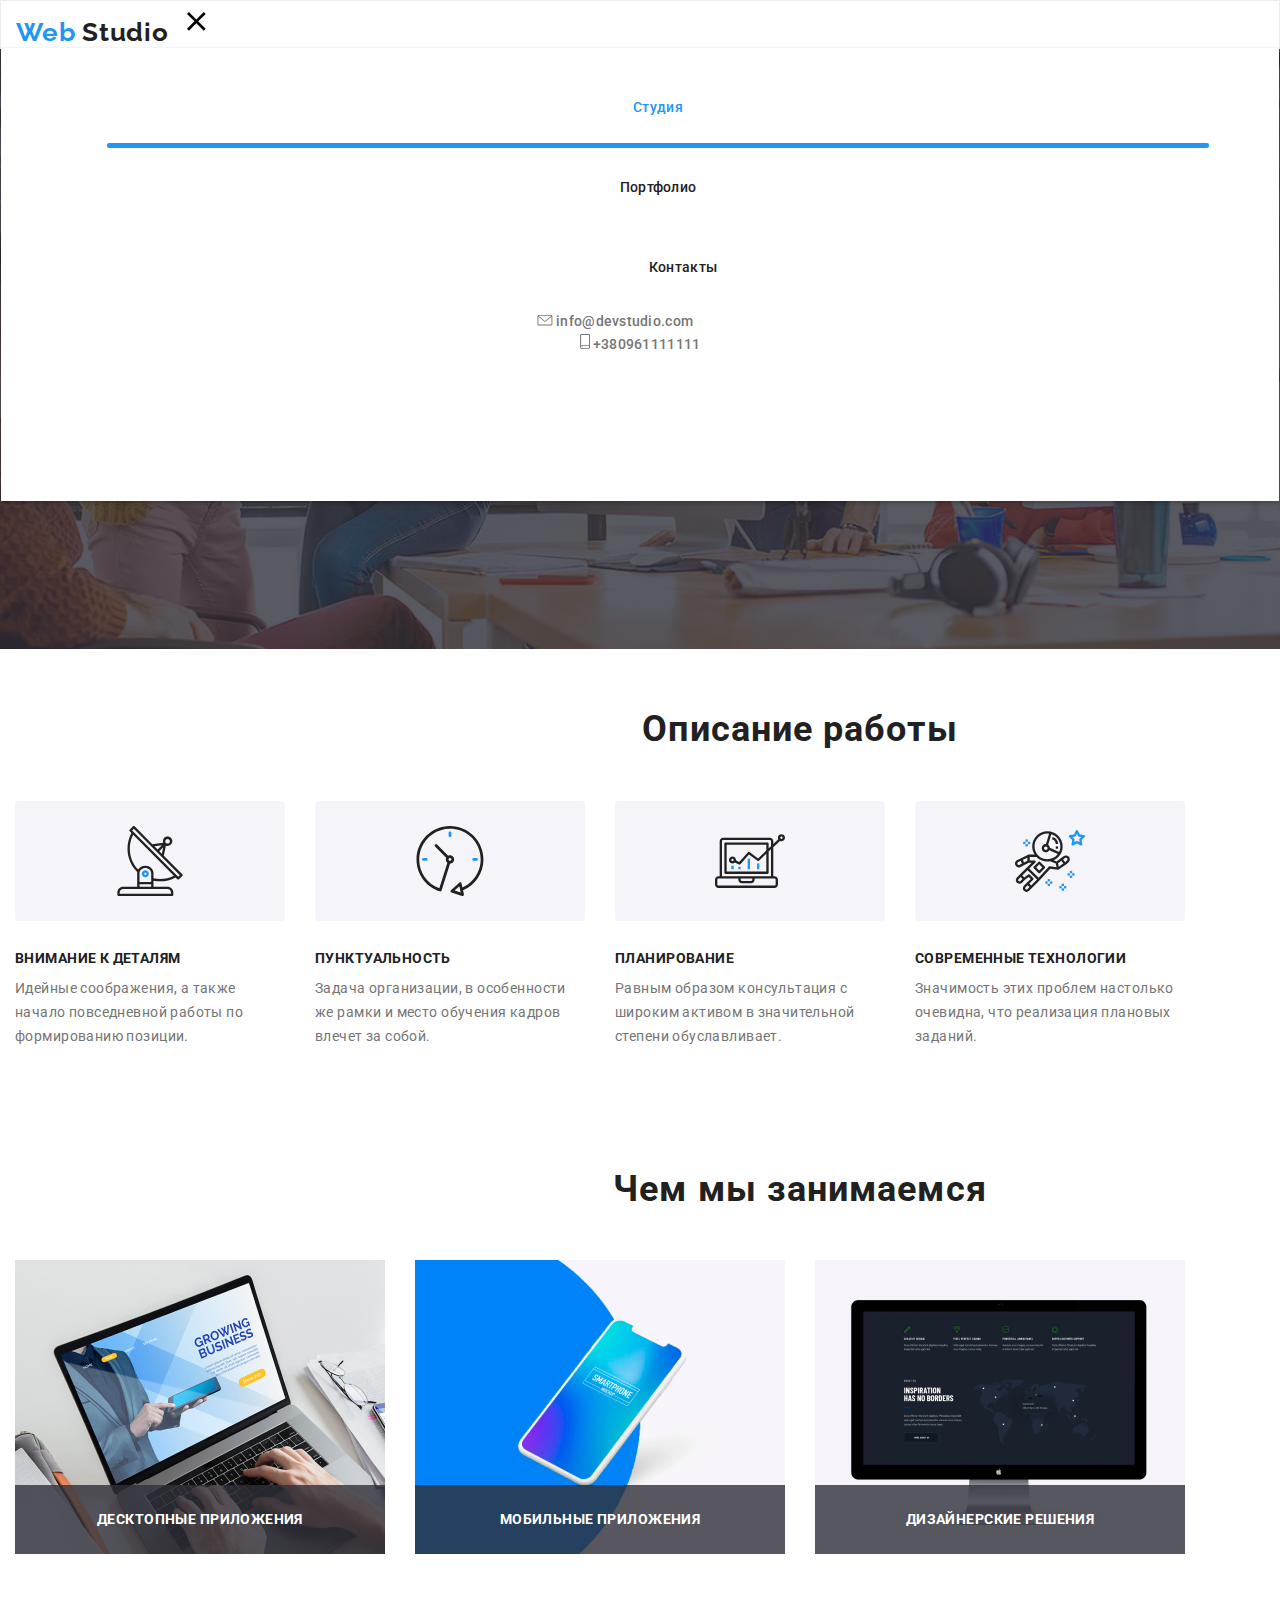
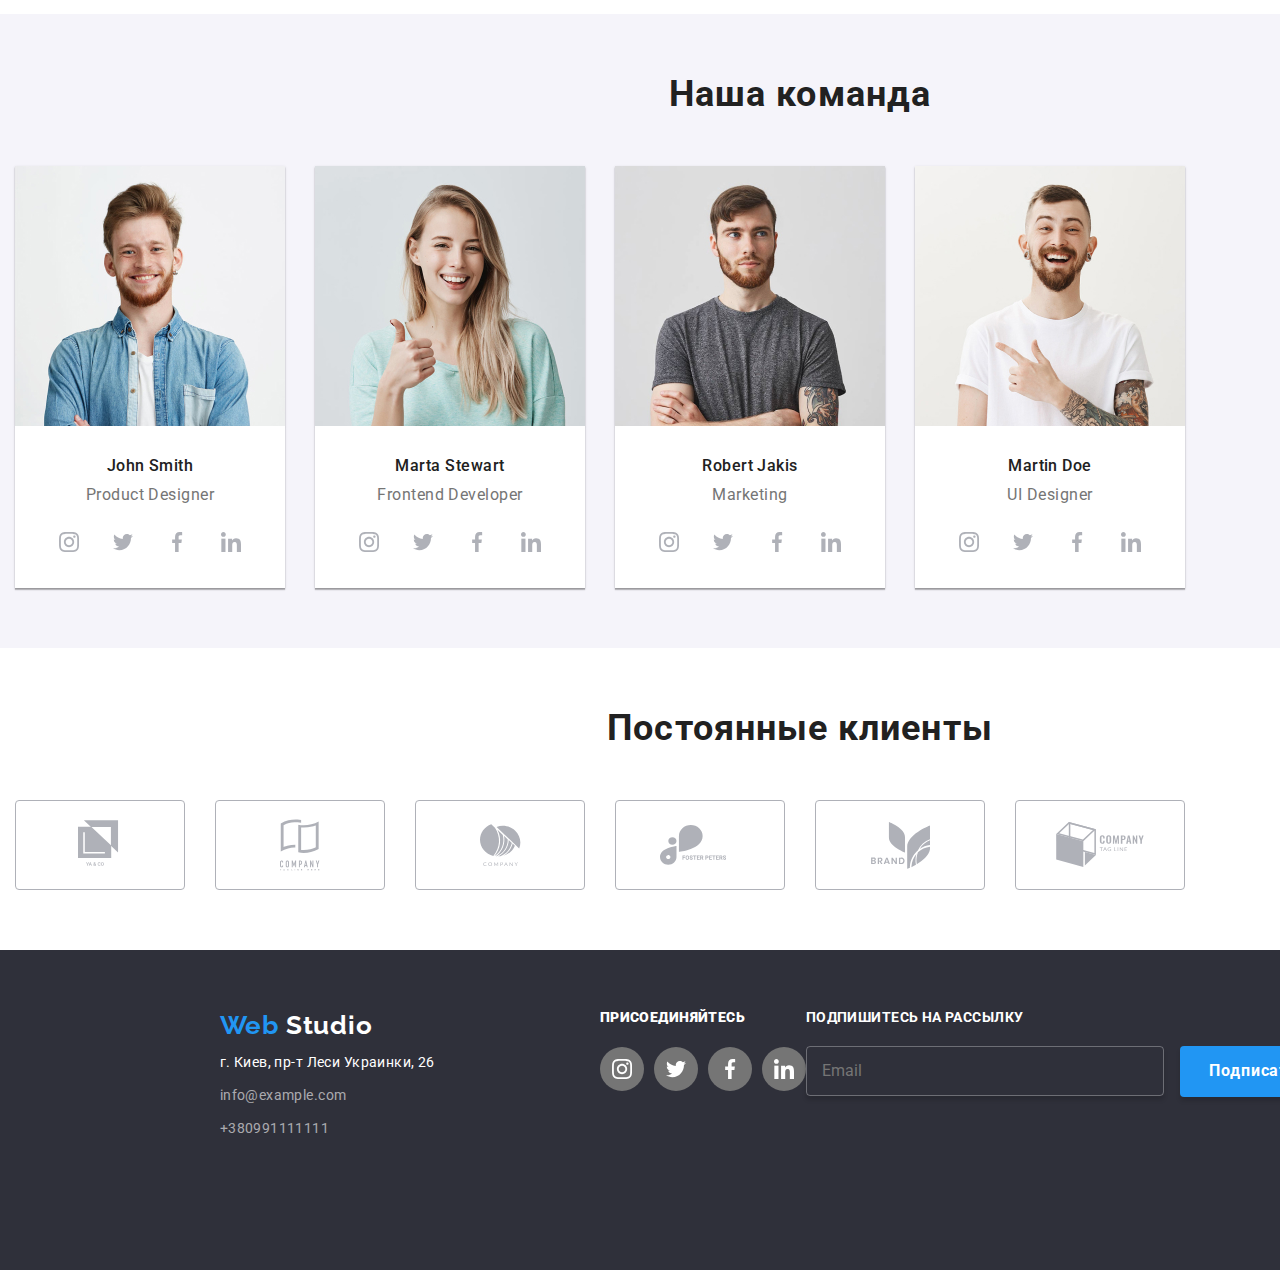
==== commit e3ebe80c: "Додає розмітку" ====
--- a/index.html
+++ b/index.html
@@ -23,17 +23,15 @@
               </svg>
              </button>
              <div class="menu-container is-open" data-menu>
-
-             </div>
-
+                
               <ul class="site-nav list">
                  <li class="item"><a href="./index.html" class="link-curret">Студия</a></li>
                  <li class="item"><a href="./portfolio.html" class="link">Портфолио</a></li>
                  <li class="item"><a href="" class="link">Контакты</a></li>
              </ul>
-           </nav>
-       
-            <ul class="auth-nav list">
+                
+                
+                  <ul class="auth-nav list">
                <li class="item"><a href="mailto:info@devstudio.com" class="link">
                 <svg class="icon-envelope"><use href="./images/symbol-defs.svg#icon-envelope"></use></svg>
                    info@devstudio.com</a>
@@ -43,6 +41,14 @@
                     +380961111111</a>
                 </li>
             </ul>
+                
+
+             </div>
+
+              
+           </nav>
+       
+            
        </div>
    </header>
 
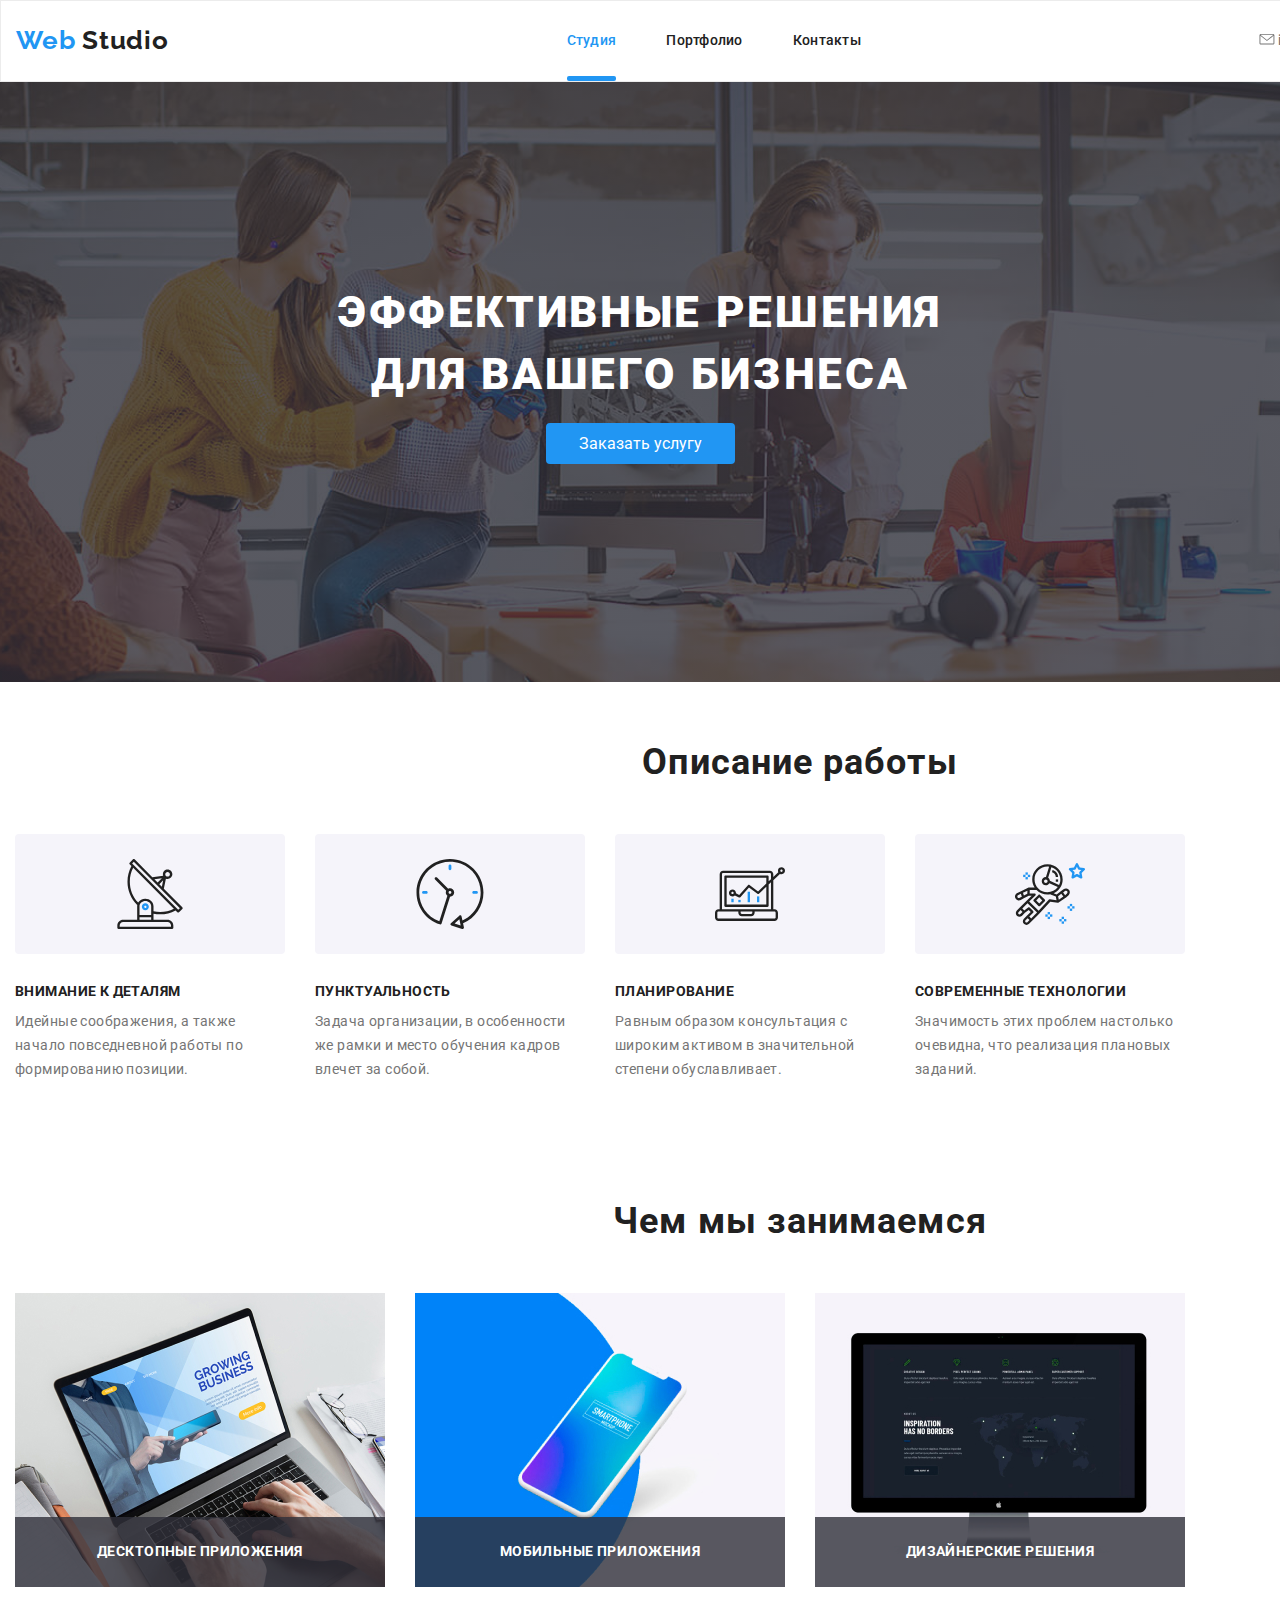
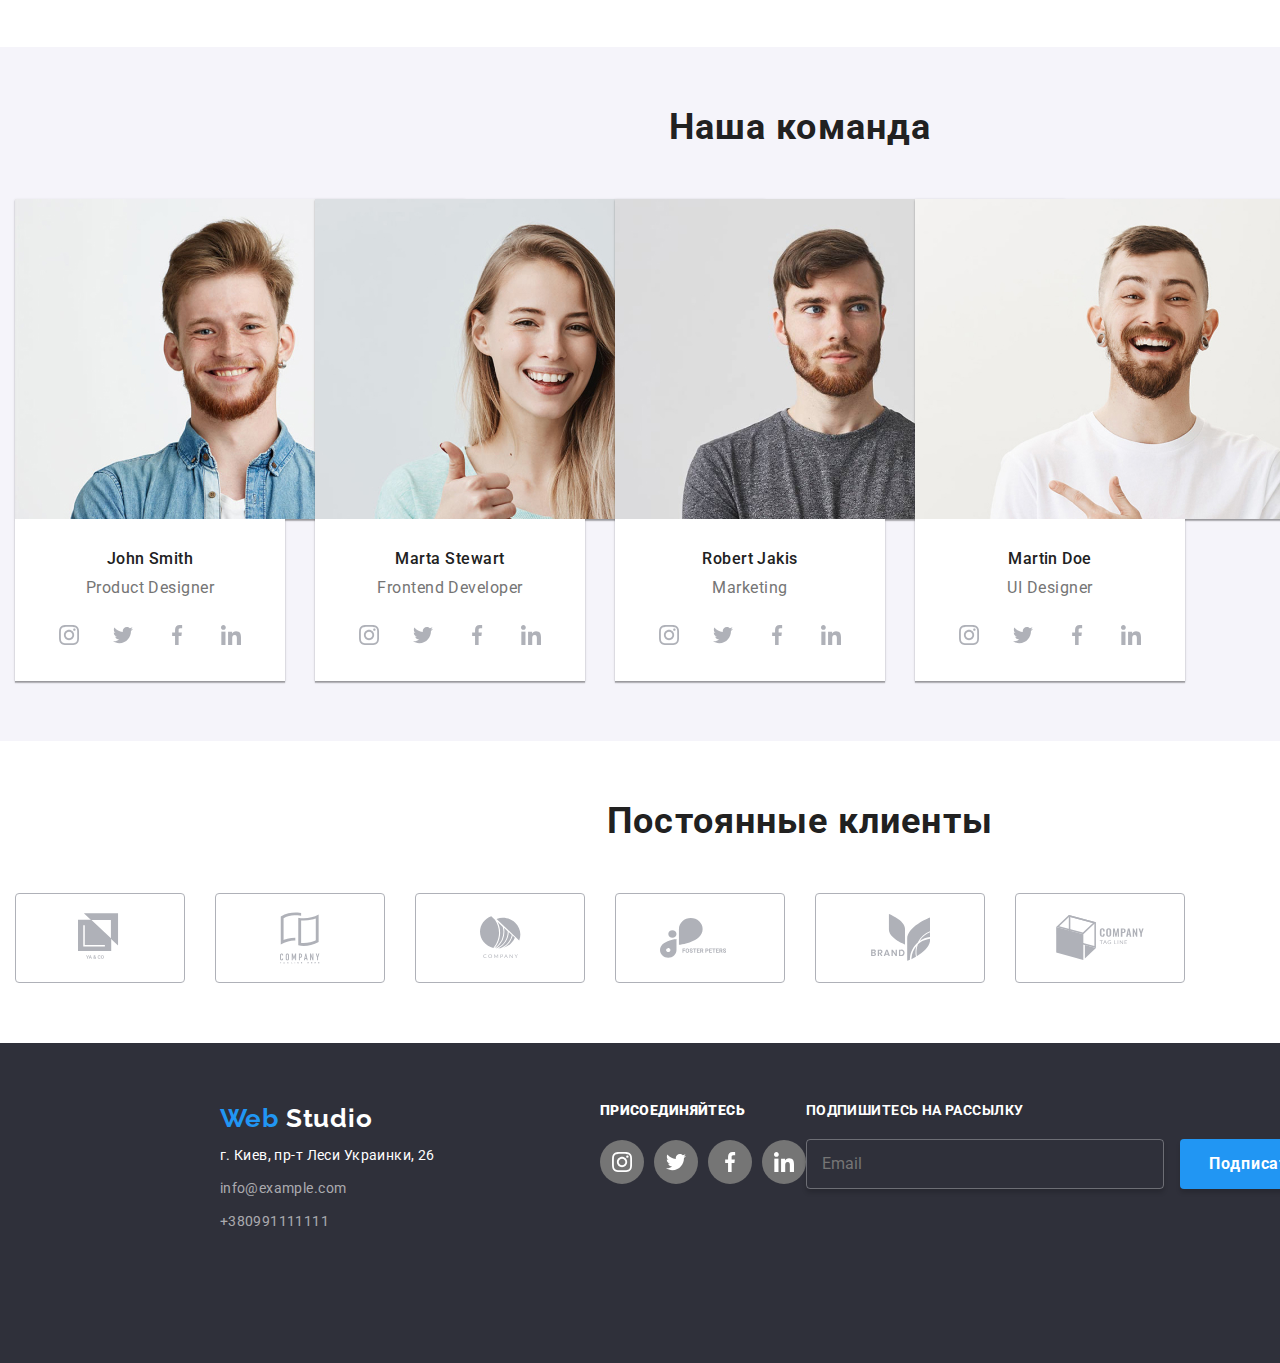
==== commit e98dad1d: "Додає розмітку" ====
--- a/index.html
+++ b/index.html
@@ -16,13 +16,13 @@
              <a href="./index.html" class="logo">
               Web <span class="logo-second">Studio</span> 
              </a>
-             <button type="button" class="menu-button is-open" data-menu-button>
+             <button type="button" class="menu-button" data-menu-button>
               <svg width="40px" height="40px" >
                 <use class="icon-menu" href="./images/symbol-defs3.svg#icon-menu_40px"></use>
                 <use class="icon-cross" href="./images/symbol-defs3.svg#icon-close_40px"></use>
               </svg>
              </button>
-             <div class="menu-container is-open" data-menu>
+             <div class="menu-container" data-menu>
                 
               <ul class="site-nav list">
                  <li class="item"><a href="./index.html" class="link-curret">Студия</a></li>
@@ -183,11 +183,11 @@
 
            <ul class="team-list">
                <li class="item">
-                  <img class="img card"
-                     src="./images/img19.jpg" 
+                  <img class="img card" srcset="./images/team1.jpg 1x, ./images/team1@2x.jpg 2x, ./images/team1@3x.jpg 3x"
+                     src="./images/team1.jpg" 
                      alt="Фото работкина Джона" 
-                     width="270" 
-                     height="260"
+                     width="450" 
+                     height="320"
                     >
                     <div class="card-team card">
                    <h3 class="title">John Smith</h3>
@@ -201,11 +201,11 @@
                 </div>     
               </li>
               <li class="item">
-                    <img class="img card" 
-                      src="./images/img20.jpg" 
+                    <img class="img card" srcset="./images/team2.jpg 1x, ./images/team2x2.jpg 2x, ./images/team2x3.jpg 3x"
+                      src="./images/team2.jpg" 
                       alt="Фото работницы Марти" 
-                      width="270" 
-                      height="260"
+                      width="450" 
+                      height="320"
                     >
                     <div class="card-team card">
                     <h3 class="title">Marta Stewart</h3>
@@ -219,11 +219,11 @@
                 </div>
                </li>
                <li class="item">
-                     <img  class="img card"
-                      src="./images/img21.jpg" 
+                     <img  class="img card" srcset="./images/team3.jpg 1x, ./images/team3x2.jpg 2x, ./images/team3x3.jpg 3x"
+                      src="./images/team3.jpg" 
                       alt="Фото работника Роберта" 
-                      width="270" 
-                      height="260"
+                      width="450" 
+                      height="320"
                     >
                     <div class="card-team card">
                     <h3 class="title">Robert Jakis</h3>
@@ -237,11 +237,11 @@
                 </div>
               </li>
               <li class="item">
-                    <img class="img card"
-                       src="./images/img22.jpg" 
+                    <img class="img card" srcset="./images/team4.jpg 1x, ./images/team4x2.jpg 2x, ./images/team4x3.jpg 3x"
+                       src="./images/team4.jpg" 
                        alt="Фото работника Мартина" 
-                       width="270" 
-                       height="260"
+                       width="450" 
+                       height="320"
                     >
                     <div class="card-team card">
                    <h3 class="title">Martin Doe</h3>
--- a/css/main.min.css
+++ b/css/main.min.css
@@ -1,2 +1,2 @@
-html{-webkit-box-sizing:border-box;box-sizing:border-box}*,*::before,*::after{-webkit-box-sizing:inherit;box-sizing:inherit}ul{padding:0;margin:0;list-style:none}.img{display:block}.container{margin-left:auto;margin-right:auto;padding-left:15px;padding-right:15px}@media screen and (min-width: 480px){.container{width:480px}}@media screen and (min-width: 768px){.container{width:768px}}@media screen and (min-width: 1200px){.container{width:1600px}}.body{background-color:#fff;color:#757575;font-family:Roboto, sans-serif}.logo{color:#2196F3;font-family:Raleway;font-weight:700;font-size:26px;line-height:1.2;letter-spacing:0.03em;text-decoration:none}.logo-second{color:#212121}.main-nav{-webkit-box-align:center;-ms-flex-align:center;align-items:center}.page-header{background-color:#fff;border:1px solid #ECECEC;position:relative}.site-nav{margin-left:86px}.site-nav .item:not(:last-child){margin-right:50px}.site-nav .link{display:block;color:#212121;font-weight:500;font-size:14px;line-height:1.14;letter-spacing:0.02em;text-decoration:none;padding-top:32px;padding-bottom:32px;-webkit-transition:250ms cubic-bezier(0.4, 0, 0.2, 1);transition:250ms cubic-bezier(0.4, 0, 0.2, 1)}.site-nav .link-curret{position:relative;display:block;padding-top:32px;padding-bottom:32px;font-weight:500;font-size:14px;line-height:1.14;letter-spacing:0.02em;text-decoration:none;color:#2196F3}.site-nav .link:hover,.site-nav .link:focus{color:#2196F3}.site-nav .link-curret::after{content:"";position:absolute;left:0;bottom:0;display:block;width:100%;height:5px;background-color:#2196F3;border-radius:2px}.auth-nav{margin-left:auto}.auth-nav .item:not(:last-child){margin-right:50px}.auth-nav .link{color:#757575;font-weight:500;font-size:14px;line-height:1.14;letter-spacing:0.02em;text-decoration:none;-webkit-transition:250ms cubic-bezier(0.4, 0, 0.2, 1);transition:250ms cubic-bezier(0.4, 0, 0.2, 1)}.auth-nav .link:hover{color:#2196F3}.icon-envelope{width:16px;height:11.2px;fill:currentColor}.icon-envelope:hover{fill:var(--accent-color)}.icon-phone{width:10px;height:14.94px;fill:currentColor}.icon-phone:hover{fill:#2196F3}.menu-button{display:-webkit-inline-box;display:-ms-inline-flexbox;display:inline-flex;margin:0;padding:0;border:none;background-color:transparent}.menu-button .icon-cross{display:none}.menu-button.is-open .icon-cross{display:block}.menu-button.is-open .icon-menu{display:none}.menu-container{display:none;position:absolute;top:100%;left:0;width:100%;height:453px;background-color:#fff;-webkit-box-shadow:0px 1px 3px rgba(0,0,0,0.16),0px 2px 4px rgba(0,0,0,0.08),0px 4px 8px rgba(0,0,0,0.04);box-shadow:0px 1px 3px rgba(0,0,0,0.16),0px 2px 4px rgba(0,0,0,0.08),0px 4px 8px rgba(0,0,0,0.04);text-align:center;padding:20px;font-size:20px}.menu-container.is-open{display:block}.hero{text-align:center;max-width:1600px;height:600px;margin-left:auto;margin-right:auto;background-image:-webkit-gradient(linear, left top, right top, from(rgba(47,48,58,0.8)), to(rgba(47,48,58,0.8))),url(../images/header-img.jpg);background-image:linear-gradient(to right, rgba(47,48,58,0.8), rgba(47,48,58,0.8)),url(../images/header-img.jpg);background-repeat:no-repeat;background-size:cover;background-position:center;background-color:#757575}.hero-title{color:#fff;margin-top:0px;margin-bottom:0;padding-top:200px;padding-bottom:30px;font-weight:900;font-size:44px;line-height:1.4;text-align:center;letter-spacing:0.06em;text-transform:uppercase}.button{color:#fff;background-color:#2196F3;border-radius:4px;padding:10px 32px;min-width:200px;border:1px solid transparent;font-family:inherit;text-align:center;text-decoration:none}.button .primary{color:#fff;background-color:#2196F3;-webkit-transition:250ms cubic-bezier(0.4, 0, 0.2, 1);transition:250ms cubic-bezier(0.4, 0, 0.2, 1)}.backdrop{position:fixed;top:0;left:0;width:100%;height:100%;background:rgba(0,0,0,0.2);z-index:1;-webkit-transition:250ms cubic-bezier(0.4, 0, 0.2, 1);transition:250ms cubic-bezier(0.4, 0, 0.2, 1)}.backdrop.is-hidden{opacity:0;pointer-events:none}.modal{position:absolute;top:50%;left:50%;-webkit-transform:translate(-50%, -50%);transform:translate(-50%, -50%);min-width:528px;min-height:581px;background-color:#fff;padding:0;-webkit-box-shadow:0px 2px 1px rgba(0,0,0,0.2),0px 1px 1px rgba(0,0,0,0.14),0px 1px 3px rgba(0,0,0,0.12);box-shadow:0px 2px 1px rgba(0,0,0,0.2),0px 1px 1px rgba(0,0,0,0.14),0px 1px 3px rgba(0,0,0,0.12);border-radius:4px}.form{position:relative;margin-left:auto;margin-right:auto;padding:40px 40px;width:528px}.form-field{position:relative;display:block}.form-input{width:100%;margin:0;margin-bottom:28px;padding:12px 18px 12px 42px;border:1px solid rgba(33,33,33,0.2);border-radius:4px}.form-label{position:absolute;margin:0;top:30%;left:48px;-webkit-transform:translateY(-30%);transform:translateY(-30%);-webkit-transition:-webkit-transform 250ms linear;transition:-webkit-transform 250ms linear;transition:transform 250ms linear;transition:transform 250ms linear, -webkit-transform 250ms linear;font-size:14px;line-height:1.14;letter-spacing:0.01em;-webkit-transition:250ms cubic-bezier(0.4, 0, 0.2, 1);transition:250ms cubic-bezier(0.4, 0, 0.2, 1)}.form-input:focus+.form-label,.form-input:not(:placeholder-shown)+.form-label{color:#2196F3;-webkit-transform:translate(-30px, -43px);transform:translate(-30px, -43px)}.form-input:focus ~ .form-icon{fill:#2196F3}.form-icon{position:absolute;top:30%;left:19px;-webkit-transform:translateY(-30%);transform:translateY(-30%);display:inline-block;width:18px;height:18px;-webkit-transition:250ms cubic-bezier(0.4, 0, 0.2, 1);transition:250ms cubic-bezier(0.4, 0, 0.2, 1)}.form-coment{display:block;position:relative;-webkit-box-align:center;-ms-flex-align:center;align-items:center}.form-textarea{width:100%;margin-bottom:20px;padding:12px 16px;border:1px solid rgba(33,33,33,0.2);border-radius:4px}.form-textarea:focus+.coment-text,.form-textarea:not(:placeholder-shown)+.coment-text{color:#2196F3;-webkit-transform:translate(-10px, -38px);transform:translate(-10px, -38px)}textarea{resize:none}.coment-text{position:absolute;top:10%;left:16px;-webkit-transform:translateY(-10%);transform:translateY(-10%);-webkit-transition:-webkit-transform 250ms linear;transition:-webkit-transform 250ms linear;transition:transform 250ms linear;transition:transform 250ms linear, -webkit-transform 250ms linear;-webkit-transition:250ms cubic-bezier(0.4, 0, 0.2, 1);transition:250ms cubic-bezier(0.4, 0, 0.2, 1)}.form-text{margin-bottom:30px;font-size:20px;line-height:1.15;letter-spacing:0.03em;text-align:center;color:#212121}.form-checkbox{position:absolute;width:1px;height:1px;margin:-1px;border:0;padding:0;clip:rect(0 0 0 0);overflow:hidden}.checkbox{display:-webkit-box;display:-ms-flexbox;display:flex;-webkit-box-align:center;-ms-flex-align:center;align-items:center}.checkbox-icon{display:inline-block;width:15px;height:15px;margin-right:8px;border:1px solid #212121;border-radius:2px;-webkit-transition:250ms cubic-bezier(0.4, 0, 0.2, 1);transition:250ms cubic-bezier(0.4, 0, 0.2, 1)}.form-checkbox:checked ~ .checkbox-icon{background-color:#2196F3;background-image:url(../images/check.svg);background-size:contain;background-origin:border-box;border-color:#2196F3}.form-agreement{margin:0;font-size:14px;line-height:1.14;letter-spacing:0.01em}.button-submit{margin-top:30px;padding:10px 55px;background-color:#2196F3;color:#fff;-webkit-box-shadow:0px 4px 4px rgba(0,0,0,0.15);box-shadow:0px 4px 4px rgba(0,0,0,0.15);border-radius:4px;border:#2196F3}.button-close{position:absolute;top:8px;right:8px;padding:0;border:none;width:30px;height:30px;border-radius:50%;background-color:#fff;cursor:pointer;border:1px solid rgba(0,0,0,0.1);-webkit-transition:250ms cubic-bezier(0.4, 0, 0.2, 1);transition:250ms cubic-bezier(0.4, 0, 0.2, 1)}.icon-close{width:11px;height:11px;-webkit-transition:250ms cubic-bezier(0.4, 0, 0.2, 1);transition:250ms cubic-bezier(0.4, 0, 0.2, 1)}.icon-close:hover{fill:#2196F3}.section{padding-top:60px;padding-bottom:60px}@media screen and (min-width: 1600px){.section{padding-top:94px;padding-bottom:94px}}.section-title{color:#212121;margin-top:0;margin-bottom:50px;font-weight:700;font-size:36px;line-height:1.16;text-align:center;letter-spacing:0.03em}.section-description .title{color:#fff}@media screen and (min-width: 768px){.description-list{display:-webkit-box;display:-ms-flexbox;display:flex;-ms-flex-wrap:wrap;flex-wrap:wrap}}.description-list .item{width:450px}@media screen and (min-width: 768px){.description-list .item{width:354px}}@media screen and (min-width: 1200px){.description-list .item{width:270px}}@media screen and (min-width: 1200px){.description-list .item:not(:last-child){margin-right:30px}}@media screen and (max-width: 767px){.description-list .item:not(:last-child){margin-bottom:30px}}@media screen and (max-width: 1199px){.description-list .item:nth-child(2n+1){margin-right:30px}.description-list .item:nth-child(-n+2){margin-bottom:30px}}.description-list .title{color:#212121;text-align:center;margin-top:0;margin-bottom:10px;font-weight:700;font-size:14px;line-height:1.14;letter-spacing:0.03em;text-transform:uppercase}@media screen and (min-width: 768px){.description-list .title{text-align:left}}.description-list p{margin-top:0;margin-bottom:0}.description-list .text{font-weight:400;font-size:14px;line-height:1.71;letter-spacing:0.03em}.icon-background{display:-webkit-box;display:-ms-flexbox;display:flex;-webkit-box-pack:center;-ms-flex-pack:center;justify-content:center;-webkit-box-align:center;-ms-flex-align:center;align-items:center;padding-top:25px;padding-bottom:25px;margin-bottom:30px;background-color:#F5F4FA;border-radius:4px}.icon{width:70px;height:70px}@media screen and (max-width: 1199px){.work{display:none}}.work-list{display:-webkit-box;display:-ms-flexbox;display:flex}.work-list .item{position:relative;width:370px}.work-list .item:not(:last-child){margin-right:30px}.work-list .title{color:#fff;margin-top:0;margin-bottom:0;padding-top:27px;padding-bottom:27px;background:rgba(47,48,58,0.8);font-weight:700;font-size:14px;line-height:1.14;text-align:center;letter-spacing:0.03em;text-transform:uppercase;position:absolute;bottom:0;left:0;right:0}.work-list .link{display:block;text-decoration:none}.team{background-color:#F5F4FA}@media screen and (min-width: 768px){.team-list{display:-webkit-box;display:-ms-flexbox;display:flex;-ms-flex-wrap:wrap;flex-wrap:wrap}}.team-list .item{width:450px}@media screen and (min-width: 768px){.team-list .item{width:354px}}@media screen and (min-width: 1200px){.team-list .item{width:270px}}@media screen and (min-width: 1200px){.team-list .item:not(:last-child){margin-right:30px}}@media screen and (max-width: 767px){.team-list .item:not(:last-child){margin-bottom:30px}}@media screen and (max-width: 1199px){.team-list .item:nth-child(2n+1){margin-right:30px}.team-list .item:nth-child(-n+2){margin-bottom:30px}}.team-list .title{color:#212121;margin-top:0px;margin-bottom:10px;font-weight:500;font-size:16px;line-height:1.19;text-align:center;letter-spacing:0.03em}.team-list .text{margin-top:0;margin-bottom:16px;font-weight:400;font-size:16px;line-height:1.19;text-align:center;letter-spacing:0.03em}.chain-list{display:-webkit-box;display:-ms-flexbox;display:flex;text-align:center}.chain-list .item:not(:last-child){margin-right:10px}.chain-list .link{display:-webkit-box;display:-ms-flexbox;display:flex;-webkit-box-pack:center;-ms-flex-pack:center;justify-content:center;-webkit-box-align:center;-ms-flex-align:center;align-items:center;color:#afb1b8;text-decoration:none;border-radius:50%;width:44px;height:44px;-webkit-transition:250ms cubic-bezier(0.4, 0, 0.2, 1);transition:250ms cubic-bezier(0.4, 0, 0.2, 1)}.chain-list .link:hover,.chain-list .link:focus{color:#fff;background-color:#2196F3}.chain-icon{width:20px;height:20px;fill:currentColor}.chain-icon:hover{fill:#fff}.card{-webkit-box-shadow:0px 2px 1px rgba(0,0,0,0.2),0px 1px 1px rgba(0,0,0,0.14),0px 1px 3px rgba(0,0,0,0.12);box-shadow:0px 2px 1px rgba(0,0,0,0.2),0px 1px 1px rgba(0,0,0,0.14),0px 1px 3px rgba(0,0,0,0.12)}.card-team{padding-top:30px;padding-bottom:24px;padding-left:32px;padding-right:32px;background:#FFFFFF}.clients-list{margin-right:-30px}@media screen and (min-width: 768px){.clients-list{display:-webkit-box;display:-ms-flexbox;display:flex;-ms-flex-wrap:wrap;flex-wrap:wrap}}@media screen and (max-width: 1199px){.clients-list .item:nth-child(-n+3){margin-bottom:30px}.clients-list .item{width:calc(100 - 6 * 30px)/6;margin-right:30px}}@media screen and (max-width: 767px){.clients-list .item:not(:last-child){margin-bottom:30px}.clients-list .item:nth-child(2n+1){margin-right:30px}}@media screen and (min-width: 1200px){.clients-list .item:not(:last-child){margin-right:30px}}.clients-list .link{display:-webkit-box;display:-ms-flexbox;display:flex;-webkit-box-pack:center;-ms-flex-pack:center;justify-content:center;-webkit-box-align:center;-ms-flex-align:center;align-items:center;color:#AFB1B8;width:210px;height:90px;border:1px solid #AFB1B8;border-radius:4px;background-color:#fff;-webkit-transition:250ms cubic-bezier(0.4, 0, 0.2, 1);transition:250ms cubic-bezier(0.4, 0, 0.2, 1)}@media screen and (min-width: 768px){.clients-list .link{width:226px}}@media screen and (min-width: 1200px){.clients-list .link{width:170px}}.clients-list .link:hover,.clients-list .link:focus{color:#2196F3;background-color:#fff;border:1px solid #2196F3}.clients-icon{fill:currentColor}.clients-icon:hover{fill:#2196F3}.page-footer{background-color:#2F303A}.page-footer .container{padding-top:60px;padding-bottom:60px;-webkit-box-pack:justify;-ms-flex-pack:justify;justify-content:space-between}@media screen and (min-width: 768px){.page-footer .container{display:-webkit-box;display:-ms-flexbox;display:flex;-ms-flex-wrap:wrap;flex-wrap:wrap;-webkit-box-pack:center;-ms-flex-pack:center;justify-content:center}}@media screen and (max-width: 1199px){.page-footer .container{text-align:center}}@media screen and (min-width: 480px){.contact-info{margin-bottom:60px}}@media screen and (min-width: 768px){.contact-info{margin-right:165px}}.footer-logo{color:#2196F3;font-family:Raleway;font-weight:700;font-size:26px;line-height:1.2;letter-spacing:0.03em;text-decoration:none}.logo-accent{color:#fff}.address-list{display:-webkit-box;display:-ms-flexbox;display:flex;-webkit-box-orient:vertical;-webkit-box-direction:normal;-ms-flex-direction:column;flex-direction:column}.address-list .text{margin-top:10px;margin-bottom:9px;color:#fff;font-style:normal;font-weight:400;font-size:14px;line-height:1.71;letter-spacing:0.03em}.address-list .link{display:block;margin-top:0;margin-bottom:9px;color:rgba(255,255,255,0.6);font-style:normal;font-weight:400;font-size:14px;line-height:1.71;letter-spacing:0.03em;text-decoration:none}@media screen and (min-width: 480px){.subscription-info{margin-bottom:60px}}.subscription-text{margin-top:0;margin-bottom:21px;color:#fff;font-weight:700;font-size:14px;line-height:1.14;letter-spacing:0.03em;text-transform:uppercase}.social-network{display:-webkit-inline-box;display:-ms-inline-flexbox;display:inline-flex}.social-network .item:not(:last-child){margin-right:10px}.social-network .link{display:-webkit-box;display:-ms-flexbox;display:flex;-webkit-box-pack:center;-ms-flex-pack:center;justify-content:center;-webkit-box-align:center;-ms-flex-align:center;align-items:center;width:44px;height:44px;border-radius:50%;color:#fff;text-decoration:none;background-color:#757575;-webkit-transition:background-color 250ms cubic-bezier(0.4, 0, 0.2, 1);transition:background-color 250ms cubic-bezier(0.4, 0, 0.2, 1)}.social-network .link:hover,.social-network .link:focus{background-color:#2196F3}.social-icon{width:20px;height:20px;fill:#fff}.signature{display:-webkit-box;display:-ms-flexbox;display:flex;-webkit-box-orient:vertical;-webkit-box-direction:normal;-ms-flex-direction:column;flex-direction:column}.text-signature{margin:0;margin-bottom:20px;font-size:14px;line-height:1.14;letter-spacing:0.03em;text-transform:uppercase;color:#fff}.form-signature{-webkit-box-align:center;-ms-flex-align:center;align-items:center}.input-footer{width:358px;height:50px;padding:16px 15px;border:1px solid rgba(255,255,255,0.3);-webkit-box-shadow:0px 4px 4px rgba(0,0,0,0.15);box-shadow:0px 4px 4px rgba(0,0,0,0.15);border-radius:4px;background-color:unset}@media screen and (min-width: 480px){.input-footer{margin-bottom:20px}}.button-fotter{display:-webkit-inline-box;display:-ms-inline-flexbox;display:inline-flex;-webkit-box-pack:center;-ms-flex-pack:center;justify-content:center;-webkit-box-align:center;-ms-flex-align:center;align-items:center;text-align:center;color:#fff;background-color:#2196F3;padding:10px 29px;margin-left:12px;font-weight:700;font-size:16px;line-height:1.88;letter-spacing:0.06em;-webkit-box-shadow:0px 4px 4px rgba(0,0,0,0.15);box-shadow:0px 4px 4px rgba(0,0,0,0.15);border-radius:4px;border-width:0;cursor:pointer;-webkit-transition:color 250ms cubic-bezier(0.4, 0, 0.2, 1),background-color 250ms cubic-bezier(0.4, 0, 0.2, 1);transition:color 250ms cubic-bezier(0.4, 0, 0.2, 1),background-color 250ms cubic-bezier(0.4, 0, 0.2, 1)}.icon-send{width:24px;height:24px;margin-left:10px}.section-portfolio{padding-top:73px;padding-bottom:94px}.section-portfolio .title{color:#fff;margin-top:0;margin-bottom:0}.portfolio-list{display:-webkit-box;display:-ms-flexbox;display:flex;-ms-flex-wrap:wrap;flex-wrap:wrap;margin-bottom:50px}@media screen and (min-width: 768px){.portfolio-list{-webkit-box-pack:center;-ms-flex-pack:center;justify-content:center}}.portfolio-list .item:not(:last-child){margin-right:8px}@media screen and (min-width: 480px){.portfolio-list .item:nth-child(-n+3){margin-bottom:15px}}.portfolio-list .type{margin:0;padding-top:6px;padding-left:22px;padding-right:22px;padding-bottom:6px;color:#212121;background-color:#F5F4FA;font-family:inherit;font-style:400;font-weight:500;font-size:16px;line-height:1.6;text-align:center;letter-spacing:0.03em;text-decoration:none;border:1px solid #F5F4FA;border-radius:4px;-webkit-transition:250ms cubic-bezier(0.4, 0, 0.2, 1);transition:250ms cubic-bezier(0.4, 0, 0.2, 1)}.portfolio-list .type:hover,.portfolio-list .type:focus{color:#fff;background-color:#2196F3}@media screen and (min-width: 768px){.card-list{display:-webkit-box;display:-ms-flexbox;display:flex;-ms-flex-wrap:wrap;flex-wrap:wrap}}@media screen and (min-width: 1200px){.card-list{display:-webkit-box;display:-ms-flexbox;display:flex;-ms-flex-wrap:wrap;flex-wrap:wrap}}.card-list .title{color:#212121;margin-top:0px;margin-bottom:4px;font-weight:700;font-size:18px;line-height:2;letter-spacing:0.04em}.card-list .text{color:#757575;margin-top:0;margin-bottom:0;font-weight:400;font-size:16px;line-height:1.88;letter-spacing:0.03em}.card-list .link{display:block;text-decoration:none}.card-list .item{width:370px;margin-right:30px;margin-bottom:30px;-webkit-box-align:center;-ms-flex-align:center;align-items:center}.position-card{position:relative;overflow:hidden}.text-second{position:absolute;left:0;top:0;width:100%;height:100%;padding:63px 24px;margin-top:0;margin-bottom:0;font-weight:400;font-size:18px;line-height:1.56;letter-spacing:0.03em;color:#fff;background-color:rgba(33,150,243,0.9);-webkit-transform:translateY(100%);transform:translateY(100%);-webkit-transition:-webkit-transform 250ms cubic-bezier(0.4, 0, 0.2, 1);transition:-webkit-transform 250ms cubic-bezier(0.4, 0, 0.2, 1);transition:transform 250ms cubic-bezier(0.4, 0, 0.2, 1);transition:transform 250ms cubic-bezier(0.4, 0, 0.2, 1), -webkit-transform 250ms cubic-bezier(0.4, 0, 0.2, 1)}.card-list .link:hover,.card-list .link:focus{-webkit-box-shadow:1px 4px 6px rgba(0,0,0,0.16),0px 4px 4px rgba(0,0,0,0.06),0px 1px 1px rgba(0,0,0,0.12);box-shadow:1px 4px 6px rgba(0,0,0,0.16),0px 4px 4px rgba(0,0,0,0.06),0px 1px 1px rgba(0,0,0,0.12)}.item .link:hover .text-second,.item .link:focus .text-second{-webkit-transform:translateY(0%);transform:translateY(0%);opacity:1}.card-content{width:370px;background:#FFFFFF;border:1px solid #EEEEEE;border-bottom-right-radius:5px;border-bottom-left-radius:5px;-webkit-box-sizing:border-box;box-sizing:border-box;padding-top:20px;padding-bottom:20px;padding-left:24px;padding-right:24px}
+html{-webkit-box-sizing:border-box;box-sizing:border-box}*,*::before,*::after{-webkit-box-sizing:inherit;box-sizing:inherit}ul{padding:0;margin:0;list-style:none}.img{display:block}.container{margin-left:auto;margin-right:auto;padding-left:15px;padding-right:15px}@media screen and (min-width: 480px){.container{width:480px}}@media screen and (min-width: 768px){.container{width:768px}}@media screen and (min-width: 1200px){.container{width:1600px}}.body{background-color:#fff;color:#757575;font-family:Roboto, sans-serif}.logo{color:#2196F3;font-family:Raleway;font-weight:700;font-size:24px;line-height:1,16;letter-spacing:0.03em;text-decoration:none}@media screen and (min-width: 1200px){.logo{font-size:26px;line-height:1.2}}.logo-second{color:#212121}.main-nav{-webkit-box-align:center;-ms-flex-align:center;align-items:center;-ms-flex-preferred-size:100%;flex-basis:100%}@media screen and (min-width: 768px){.main-nav{display:-webkit-box;display:-ms-flexbox;display:flex}}.page-header{background-color:#fff;border:1px solid #ECECEC;position:relative}.site-nav{display:-webkit-box;display:-ms-flexbox;display:flex;-webkit-box-orient:vertical;-webkit-box-direction:normal;-ms-flex-direction:column;flex-direction:column;-webkit-box-align:center;-ms-flex-align:center;align-items:center;margin-bottom:60px}@media screen and (min-width: 768px){.site-nav{-webkit-box-orient:horizontal;-webkit-box-direction:normal;-ms-flex-direction:row;flex-direction:row;margin-bottom:0;padding-bottom:0;margin-left:auto}}.site-nav .link{display:block;color:#212121;font-weight:500;font-size:14px;line-height:1.14;letter-spacing:0.02em;text-decoration:none;padding-top:32px;padding-bottom:32px;-webkit-transition:250ms cubic-bezier(0.4, 0, 0.2, 1);transition:250ms cubic-bezier(0.4, 0, 0.2, 1)}.site-nav .link-curret{position:relative;display:block;padding-top:32px;padding-bottom:32px;font-weight:500;font-size:14px;line-height:1.14;letter-spacing:0.02em;text-decoration:none;color:#2196F3}.site-nav .link:hover,.site-nav .link:focus{color:#2196F3}.site-nav .link-curret::after{content:"";position:absolute;left:0;bottom:0;display:block;width:100%;height:5px;background-color:#2196F3;border-radius:2px}.site-nav .item:not(:last-child){margin-bottom:40px}@media screen and (min-width: 768px){.site-nav .item:not(:last-child){margin-bottom:0px;margin-right:50px}}.auth-nav{display:-webkit-box;display:-ms-flexbox;display:flex;-webkit-box-orient:vertical;-webkit-box-direction:normal;-ms-flex-direction:column;flex-direction:column;text-align:center}@media screen and (min-width: 768px){.auth-nav{-webkit-box-align:start;-ms-flex-align:start;align-items:flex-start;margin-left:auto}}@media screen and (min-width: 1200px){.auth-nav{-webkit-box-orient:horizontal;-webkit-box-direction:normal;-ms-flex-direction:row;flex-direction:row;margin-left:auto}.auth-nav .item:not(:last-child){margin-right:50px}}.auth-nav .link{color:#757575;font-weight:500;font-size:14px;line-height:1.14;letter-spacing:0.02em;text-decoration:none;margin-bottom:8px;-webkit-transition:250ms cubic-bezier(0.4, 0, 0.2, 1);transition:250ms cubic-bezier(0.4, 0, 0.2, 1)}.auth-nav .link:hover{color:#2196F3}.icon-envelope{width:16px;height:11.2px;fill:currentColor}.icon-envelope:hover{fill:var(--accent-color)}.icon-phone{width:10px;height:14.94px;fill:currentColor}.icon-phone:hover{fill:#2196F3}.menu-button{display:-webkit-inline-box;display:-ms-inline-flexbox;display:inline-flex;margin:0;padding:0;border:none;background-color:transparent}.menu-button:hover,.menu-button:focus{fill:#2196F3}@media screen and (min-width: 768px){.menu-button{display:none}}.menu-button .icon-cross{display:none}.menu-button.is-open .icon-cross{display:block}.menu-button.is-open .icon-menu{display:none}.menu-container{background-color:#fff}@media screen and (max-width: 767px){.menu-container{display:none;position:absolute;top:100%;left:0;width:100%;z-index:1;border-top:1px solid #fff;padding-top:60px;padding-bottom:60px}.menu-container.is-open{display:block}}@media screen and (min-width: 768px){.menu-container{display:-webkit-box;display:-ms-flexbox;display:flex;-webkit-box-align:center;-ms-flex-align:center;align-items:center;-webkit-box-pack:justify;-ms-flex-pack:justify;justify-content:space-between;-webkit-box-flex:1;-ms-flex-positive:1;flex-grow:1}}.hero{text-align:center;max-width:1600px;height:600px;margin-left:auto;margin-right:auto;background-image:-webkit-gradient(linear, left top, right top, from(rgba(47,48,58,0.8)), to(rgba(47,48,58,0.8))),url(../images/header-img.jpg);background-image:linear-gradient(to right, rgba(47,48,58,0.8), rgba(47,48,58,0.8)),url(../images/header-img.jpg);background-repeat:no-repeat;background-size:cover;background-position:center;background-color:#757575}.hero-title{color:#fff;margin-top:0px;margin-bottom:0;padding-top:200px;padding-bottom:30px;font-weight:900;font-size:44px;line-height:1.4;text-align:center;letter-spacing:0.06em;text-transform:uppercase}.button{color:#fff;background-color:#2196F3;border-radius:4px;padding:10px 32px;min-width:200px;border:1px solid transparent;font-family:inherit;text-align:center;text-decoration:none}.button .primary{color:#fff;background-color:#2196F3;-webkit-transition:250ms cubic-bezier(0.4, 0, 0.2, 1);transition:250ms cubic-bezier(0.4, 0, 0.2, 1)}.backdrop{position:fixed;top:0;left:0;width:100%;height:100%;background:rgba(0,0,0,0.2);z-index:1;-webkit-transition:250ms cubic-bezier(0.4, 0, 0.2, 1);transition:250ms cubic-bezier(0.4, 0, 0.2, 1)}.backdrop.is-hidden{opacity:0;pointer-events:none}.modal{position:absolute;top:50%;left:50%;-webkit-transform:translate(-50%, -50%);transform:translate(-50%, -50%);max-width:450px;width:100%;background-color:#fff;padding:0;-webkit-box-shadow:0px 2px 1px rgba(0,0,0,0.2),0px 1px 1px rgba(0,0,0,0.14),0px 1px 3px rgba(0,0,0,0.12);box-shadow:0px 2px 1px rgba(0,0,0,0.2),0px 1px 1px rgba(0,0,0,0.14),0px 1px 3px rgba(0,0,0,0.12);border-radius:4px}@media screen and (min-width: 768px){.modal{position:absolute;top:50%;left:50%;-webkit-transform:translate(-50%, -50%);transform:translate(-50%, -50%)}}@media screen and (min-width: 1200px){.modal{position:absolute;top:50%;left:50%;max-width:528px;width:100%;-webkit-transform:translate(-50%, -50%);transform:translate(-50%, -50%)}}.form{position:relative;margin-left:auto;margin-right:auto;padding:40px 40px}.form-field{position:relative;display:block}.form-input{width:100%;margin:0;margin-bottom:28px;padding:12px 18px 12px 42px;border:1px solid rgba(33,33,33,0.2);border-radius:4px}.form-label{position:absolute;margin:0;top:30%;left:48px;-webkit-transform:translateY(-30%);transform:translateY(-30%);-webkit-transition:-webkit-transform 250ms linear;transition:-webkit-transform 250ms linear;transition:transform 250ms linear;transition:transform 250ms linear, -webkit-transform 250ms linear;font-size:14px;line-height:1.14;letter-spacing:0.01em;-webkit-transition:250ms cubic-bezier(0.4, 0, 0.2, 1);transition:250ms cubic-bezier(0.4, 0, 0.2, 1)}.form-input:focus+.form-label,.form-input:not(:placeholder-shown)+.form-label{color:#2196F3;-webkit-transform:translate(-30px, -43px);transform:translate(-30px, -43px)}.form-input:focus ~ .form-icon{fill:#2196F3}.form-icon{position:absolute;top:30%;left:19px;-webkit-transform:translateY(-30%);transform:translateY(-30%);display:inline-block;width:18px;height:18px;-webkit-transition:250ms cubic-bezier(0.4, 0, 0.2, 1);transition:250ms cubic-bezier(0.4, 0, 0.2, 1)}.form-coment{display:block;position:relative;-webkit-box-align:center;-ms-flex-align:center;align-items:center}.form-textarea{width:100%;margin-bottom:20px;padding:12px 16px;border:1px solid rgba(33,33,33,0.2);border-radius:4px}.form-textarea:focus+.coment-text,.form-textarea:not(:placeholder-shown)+.coment-text{color:#2196F3;-webkit-transform:translate(-10px, -38px);transform:translate(-10px, -38px)}textarea{resize:none}.coment-text{position:absolute;top:10%;left:16px;-webkit-transform:translateY(-10%);transform:translateY(-10%);-webkit-transition:-webkit-transform 250ms linear;transition:-webkit-transform 250ms linear;transition:transform 250ms linear;transition:transform 250ms linear, -webkit-transform 250ms linear;-webkit-transition:250ms cubic-bezier(0.4, 0, 0.2, 1);transition:250ms cubic-bezier(0.4, 0, 0.2, 1)}.form-text{margin-bottom:30px;font-size:20px;line-height:1.15;letter-spacing:0.03em;text-align:center;color:#212121}.form-checkbox{position:absolute;width:1px;height:1px;margin:-1px;border:0;padding:0;clip:rect(0 0 0 0);overflow:hidden}.checkbox{display:-webkit-box;display:-ms-flexbox;display:flex;-webkit-box-align:center;-ms-flex-align:center;align-items:center;font-size:12px;line-height:1.16}@media screen and (min-width: 1200px){.checkbox{font-size:14px;line-height:1.71}}.checkbox-icon{display:inline-block;width:15px;height:15px;margin-right:8px;border:1px solid #212121;border-radius:2px;-webkit-transition:250ms cubic-bezier(0.4, 0, 0.2, 1);transition:250ms cubic-bezier(0.4, 0, 0.2, 1)}.form-checkbox:checked ~ .checkbox-icon{background-color:#2196F3;background-image:url(../images/check.svg);background-size:contain;background-origin:border-box;border-color:#2196F3}.form-agreement{margin:0;font-size:14px;line-height:1.14;letter-spacing:0.01em}.button-submit{margin-top:30px;padding:10px 55px;background-color:#2196F3;color:#fff;-webkit-box-shadow:0px 4px 4px rgba(0,0,0,0.15);box-shadow:0px 4px 4px rgba(0,0,0,0.15);border-radius:4px;border:#2196F3}.button-close{position:absolute;top:8px;right:8px;padding:0;border:none;width:30px;height:30px;border-radius:50%;background-color:#fff;cursor:pointer;border:1px solid rgba(0,0,0,0.1);-webkit-transition:250ms cubic-bezier(0.4, 0, 0.2, 1);transition:250ms cubic-bezier(0.4, 0, 0.2, 1)}.icon-close{width:11px;height:11px;-webkit-transition:250ms cubic-bezier(0.4, 0, 0.2, 1);transition:250ms cubic-bezier(0.4, 0, 0.2, 1)}.icon-close:hover{fill:#2196F3}.section{padding-top:60px;padding-bottom:60px}@media screen and (min-width: 1600px){.section{padding-top:94px;padding-bottom:94px}}.section-title{color:#212121;margin-top:0;margin-bottom:50px;font-weight:700;font-size:36px;line-height:1.16;text-align:center;letter-spacing:0.03em}.section-description .title{color:#fff}@media screen and (min-width: 768px){.description-list{display:-webkit-box;display:-ms-flexbox;display:flex;-ms-flex-wrap:wrap;flex-wrap:wrap}}.description-list .item{width:450px}@media screen and (min-width: 768px){.description-list .item{width:354px}}@media screen and (min-width: 1200px){.description-list .item{width:270px}}@media screen and (min-width: 1200px){.description-list .item:not(:last-child){margin-right:30px}}@media screen and (max-width: 767px){.description-list .item:not(:last-child){margin-bottom:30px}}@media screen and (max-width: 1199px){.description-list .item:nth-child(2n+1){margin-right:30px}.description-list .item:nth-child(-n+2){margin-bottom:30px}}.description-list .title{color:#212121;text-align:center;margin-top:0;margin-bottom:10px;font-weight:700;font-size:14px;line-height:1.14;letter-spacing:0.03em;text-transform:uppercase}@media screen and (min-width: 768px){.description-list .title{text-align:left}}.description-list p{margin-top:0;margin-bottom:0}.description-list .text{font-weight:400;font-size:14px;line-height:1.71;letter-spacing:0.03em}.icon-background{display:-webkit-box;display:-ms-flexbox;display:flex;-webkit-box-pack:center;-ms-flex-pack:center;justify-content:center;-webkit-box-align:center;-ms-flex-align:center;align-items:center;padding-top:25px;padding-bottom:25px;margin-bottom:30px;background-color:#F5F4FA;border-radius:4px}.icon{width:70px;height:70px}@media screen and (max-width: 1199px){.work{display:none}}.work-list{display:-webkit-box;display:-ms-flexbox;display:flex}.work-list .item{position:relative;width:370px}.work-list .item:not(:last-child){margin-right:30px}.work-list .title{color:#fff;margin-top:0;margin-bottom:0;padding-top:27px;padding-bottom:27px;background:rgba(47,48,58,0.8);font-weight:700;font-size:14px;line-height:1.14;text-align:center;letter-spacing:0.03em;text-transform:uppercase;position:absolute;bottom:0;left:0;right:0}.work-list .link{display:block;text-decoration:none}.team{background-color:#F5F4FA}@media screen and (min-width: 768px){.team-list{display:-webkit-box;display:-ms-flexbox;display:flex;-ms-flex-wrap:wrap;flex-wrap:wrap}}@media screen and (min-width: 1200px){.team-list{-ms-flex-wrap:nowrap;flex-wrap:nowrap}}.team-list .item{width:450px}@media screen and (min-width: 768px){.team-list .item{width:354px}}@media screen and (min-width: 1200px){.team-list .item{width:270px}}@media screen and (min-width: 1200px){.team-list .item:not(:last-child){margin-right:30px}}@media screen and (max-width: 767px){.team-list .item:not(:last-child){margin-bottom:30px}}@media screen and (max-width: 1199px){.team-list .item:nth-child(2n+1){margin-right:30px}.team-list .item:nth-child(-n+2){margin-bottom:30px}}.team-list .title{color:#212121;margin-top:0px;margin-bottom:10px;font-weight:500;font-size:16px;line-height:1.19;text-align:center;letter-spacing:0.03em}.team-list .text{margin-top:0;margin-bottom:16px;font-weight:400;font-size:16px;line-height:1.19;text-align:center;letter-spacing:0.03em}.chain-list{display:-webkit-box;display:-ms-flexbox;display:flex;text-align:center}.chain-list .item:not(:last-child){margin-right:10px}.chain-list .link{display:-webkit-box;display:-ms-flexbox;display:flex;-webkit-box-pack:center;-ms-flex-pack:center;justify-content:center;-webkit-box-align:center;-ms-flex-align:center;align-items:center;color:#afb1b8;text-decoration:none;border-radius:50%;width:44px;height:44px;-webkit-transition:250ms cubic-bezier(0.4, 0, 0.2, 1);transition:250ms cubic-bezier(0.4, 0, 0.2, 1)}.chain-list .link:hover,.chain-list .link:focus{color:#fff;background-color:#2196F3}.chain-icon{width:20px;height:20px;fill:currentColor}.chain-icon:hover{fill:#fff}.card{-webkit-box-shadow:0px 2px 1px rgba(0,0,0,0.2),0px 1px 1px rgba(0,0,0,0.14),0px 1px 3px rgba(0,0,0,0.12);box-shadow:0px 2px 1px rgba(0,0,0,0.2),0px 1px 1px rgba(0,0,0,0.14),0px 1px 3px rgba(0,0,0,0.12)}.card-team{padding-top:30px;padding-bottom:24px;padding-left:32px;padding-right:32px;background:#FFFFFF}.clients-list{margin-right:-30px;display:-webkit-box;display:-ms-flexbox;display:flex;-ms-flex-wrap:wrap;flex-wrap:wrap}@media screen and (min-width: 1200px){.clients-list{-ms-flex-wrap:nowrap;flex-wrap:nowrap}}@media screen and (max-width: 1199px){.clients-list .item:nth-child(-n+3){margin-bottom:30px}.clients-list .item{width:calc(100 - 6 * 30px)/6;margin-right:30px}}@media screen and (max-width: 767px){.clients-list .item:not(:last-child){margin-bottom:30px}.clients-list .item:nth-child(2n+1){margin-right:30px}}@media screen and (min-width: 1200px){.clients-list .item:not(:last-child){margin-right:30px}}.clients-list .link{display:-webkit-box;display:-ms-flexbox;display:flex;-webkit-box-pack:center;-ms-flex-pack:center;justify-content:center;-webkit-box-align:center;-ms-flex-align:center;align-items:center;color:#AFB1B8;width:210px;height:90px;border:1px solid #AFB1B8;border-radius:4px;background-color:#fff;-webkit-transition:250ms cubic-bezier(0.4, 0, 0.2, 1);transition:250ms cubic-bezier(0.4, 0, 0.2, 1)}@media screen and (min-width: 768px){.clients-list .link{width:226px}}@media screen and (min-width: 1200px){.clients-list .link{width:170px}}.clients-list .link:hover,.clients-list .link:focus{color:#2196F3;background-color:#fff;border:1px solid #2196F3}.clients-icon{fill:currentColor}.clients-icon:hover{fill:#2196F3}.page-footer{background-color:#2F303A}.page-footer .container{padding-top:60px;padding-bottom:60px;-webkit-box-pack:justify;-ms-flex-pack:justify;justify-content:space-between}@media screen and (min-width: 768px){.page-footer .container{display:-webkit-box;display:-ms-flexbox;display:flex;-ms-flex-wrap:wrap;flex-wrap:wrap;-webkit-box-pack:center;-ms-flex-pack:center;justify-content:center}}@media screen and (max-width: 1199px){.page-footer .container{text-align:center}}@media screen and (min-width: 480px){.contact-info{margin-bottom:60px}}@media screen and (min-width: 768px){.contact-info{margin-right:165px}}.footer-logo{color:#2196F3;font-family:Raleway;font-weight:700;font-size:26px;line-height:1.2;letter-spacing:0.03em;text-decoration:none}.logo-accent{color:#fff}.address-list{display:-webkit-box;display:-ms-flexbox;display:flex;-webkit-box-orient:vertical;-webkit-box-direction:normal;-ms-flex-direction:column;flex-direction:column}.address-list .text{margin-top:10px;margin-bottom:9px;color:#fff;font-style:normal;font-weight:400;font-size:14px;line-height:1.71;letter-spacing:0.03em}.address-list .link{display:block;margin-top:0;margin-bottom:9px;color:rgba(255,255,255,0.6);font-style:normal;font-weight:400;font-size:14px;line-height:1.71;letter-spacing:0.03em;text-decoration:none}@media screen and (min-width: 480px){.subscription-info{margin-bottom:60px}}.subscription-text{margin-top:0;margin-bottom:21px;color:#fff;font-weight:700;font-size:14px;line-height:1.14;letter-spacing:0.03em;text-transform:uppercase}.social-network{display:-webkit-inline-box;display:-ms-inline-flexbox;display:inline-flex}.social-network .item:not(:last-child){margin-right:10px}.social-network .link{display:-webkit-box;display:-ms-flexbox;display:flex;-webkit-box-pack:center;-ms-flex-pack:center;justify-content:center;-webkit-box-align:center;-ms-flex-align:center;align-items:center;width:44px;height:44px;border-radius:50%;color:#fff;text-decoration:none;background-color:#757575;-webkit-transition:background-color 250ms cubic-bezier(0.4, 0, 0.2, 1);transition:background-color 250ms cubic-bezier(0.4, 0, 0.2, 1)}.social-network .link:hover,.social-network .link:focus{background-color:#2196F3}.social-icon{width:20px;height:20px;fill:#fff}.signature{display:-webkit-box;display:-ms-flexbox;display:flex;-webkit-box-orient:vertical;-webkit-box-direction:normal;-ms-flex-direction:column;flex-direction:column}.text-signature{margin:0;margin-bottom:20px;font-size:14px;line-height:1.14;letter-spacing:0.03em;text-transform:uppercase;color:#fff}.form-signature{-webkit-box-align:center;-ms-flex-align:center;align-items:center}.input-footer{width:358px;height:50px;padding:16px 15px;border:1px solid rgba(255,255,255,0.3);-webkit-box-shadow:0px 4px 4px rgba(0,0,0,0.15);box-shadow:0px 4px 4px rgba(0,0,0,0.15);border-radius:4px;background-color:unset}@media screen and (min-width: 480px){.input-footer{margin-bottom:20px}}.button-fotter{display:-webkit-inline-box;display:-ms-inline-flexbox;display:inline-flex;-webkit-box-pack:center;-ms-flex-pack:center;justify-content:center;-webkit-box-align:center;-ms-flex-align:center;align-items:center;text-align:center;color:#fff;background-color:#2196F3;padding:10px 29px;margin-left:12px;font-weight:700;font-size:16px;line-height:1.88;letter-spacing:0.06em;-webkit-box-shadow:0px 4px 4px rgba(0,0,0,0.15);box-shadow:0px 4px 4px rgba(0,0,0,0.15);border-radius:4px;border-width:0;cursor:pointer;-webkit-transition:color 250ms cubic-bezier(0.4, 0, 0.2, 1),background-color 250ms cubic-bezier(0.4, 0, 0.2, 1);transition:color 250ms cubic-bezier(0.4, 0, 0.2, 1),background-color 250ms cubic-bezier(0.4, 0, 0.2, 1)}.icon-send{width:24px;height:24px;margin-left:10px}.section-portfolio{padding-top:60px;padding-bottom:60px}@media screen and (min-width: 1200px){.section-portfolio{padding-top:94px;padding-bottom:94px}}.section-portfolio .title{color:#fff;margin-top:0;margin-bottom:0}.portfolio-list{display:-webkit-box;display:-ms-flexbox;display:flex;-ms-flex-wrap:wrap;flex-wrap:wrap;margin-bottom:50px}@media screen and (min-width: 768px){.portfolio-list{-webkit-box-pack:center;-ms-flex-pack:center;justify-content:center}}.portfolio-list .item:not(:last-child){margin-right:8px}@media screen and (min-width: 480px){.portfolio-list .item:nth-child(-n+3){margin-bottom:15px}}.portfolio-list .type{margin:0;padding-top:6px;padding-left:22px;padding-right:22px;padding-bottom:6px;color:#212121;background-color:#F5F4FA;font-family:inherit;font-style:400;font-weight:500;font-size:16px;line-height:1.6;text-align:center;letter-spacing:0.03em;text-decoration:none;border:1px solid #F5F4FA;border-radius:4px;-webkit-transition:250ms cubic-bezier(0.4, 0, 0.2, 1);transition:250ms cubic-bezier(0.4, 0, 0.2, 1)}.portfolio-list .type:hover,.portfolio-list .type:focus{color:#fff;background-color:#2196F3}@media screen and (min-width: 768px){.card-list{display:-webkit-box;display:-ms-flexbox;display:flex;-ms-flex-wrap:wrap;flex-wrap:wrap}}@media screen and (min-width: 1200px){.card-list{display:-webkit-box;display:-ms-flexbox;display:flex;-ms-flex-wrap:wrap;flex-wrap:wrap}}.card-list .title{color:#212121;margin-top:0px;margin-bottom:4px;font-weight:700;font-size:18px;line-height:2;letter-spacing:0.04em}.card-list .text{color:#757575;margin-top:0;margin-bottom:0;font-weight:400;font-size:16px;line-height:1.88;letter-spacing:0.03em}.card-list .link{display:block;text-decoration:none}.card-list .item{width:370px;margin-right:30px;margin-bottom:30px;-webkit-box-align:center;-ms-flex-align:center;align-items:center}.position-card{position:relative;overflow:hidden}.text-second{position:absolute;left:0;top:0;width:100%;height:100%;padding:63px 24px;margin-top:0;margin-bottom:0;font-weight:400;font-size:18px;line-height:1.56;letter-spacing:0.03em;color:#fff;background-color:rgba(33,150,243,0.9);-webkit-transform:translateY(100%);transform:translateY(100%);-webkit-transition:-webkit-transform 250ms cubic-bezier(0.4, 0, 0.2, 1);transition:-webkit-transform 250ms cubic-bezier(0.4, 0, 0.2, 1);transition:transform 250ms cubic-bezier(0.4, 0, 0.2, 1);transition:transform 250ms cubic-bezier(0.4, 0, 0.2, 1), -webkit-transform 250ms cubic-bezier(0.4, 0, 0.2, 1)}.card-list .link:hover,.card-list .link:focus{-webkit-box-shadow:1px 4px 6px rgba(0,0,0,0.16),0px 4px 4px rgba(0,0,0,0.06),0px 1px 1px rgba(0,0,0,0.12);box-shadow:1px 4px 6px rgba(0,0,0,0.16),0px 4px 4px rgba(0,0,0,0.06),0px 1px 1px rgba(0,0,0,0.12)}.item .link:hover .text-second,.item .link:focus .text-second{-webkit-transform:translateY(0%);transform:translateY(0%);opacity:1}.card-content{width:370px;background:#FFFFFF;border:1px solid #EEEEEE;border-bottom-right-radius:5px;border-bottom-left-radius:5px;-webkit-box-sizing:border-box;box-sizing:border-box;padding-top:20px;padding-bottom:20px;padding-left:24px;padding-right:24px}
 /*# sourceMappingURL=main.min.css.map */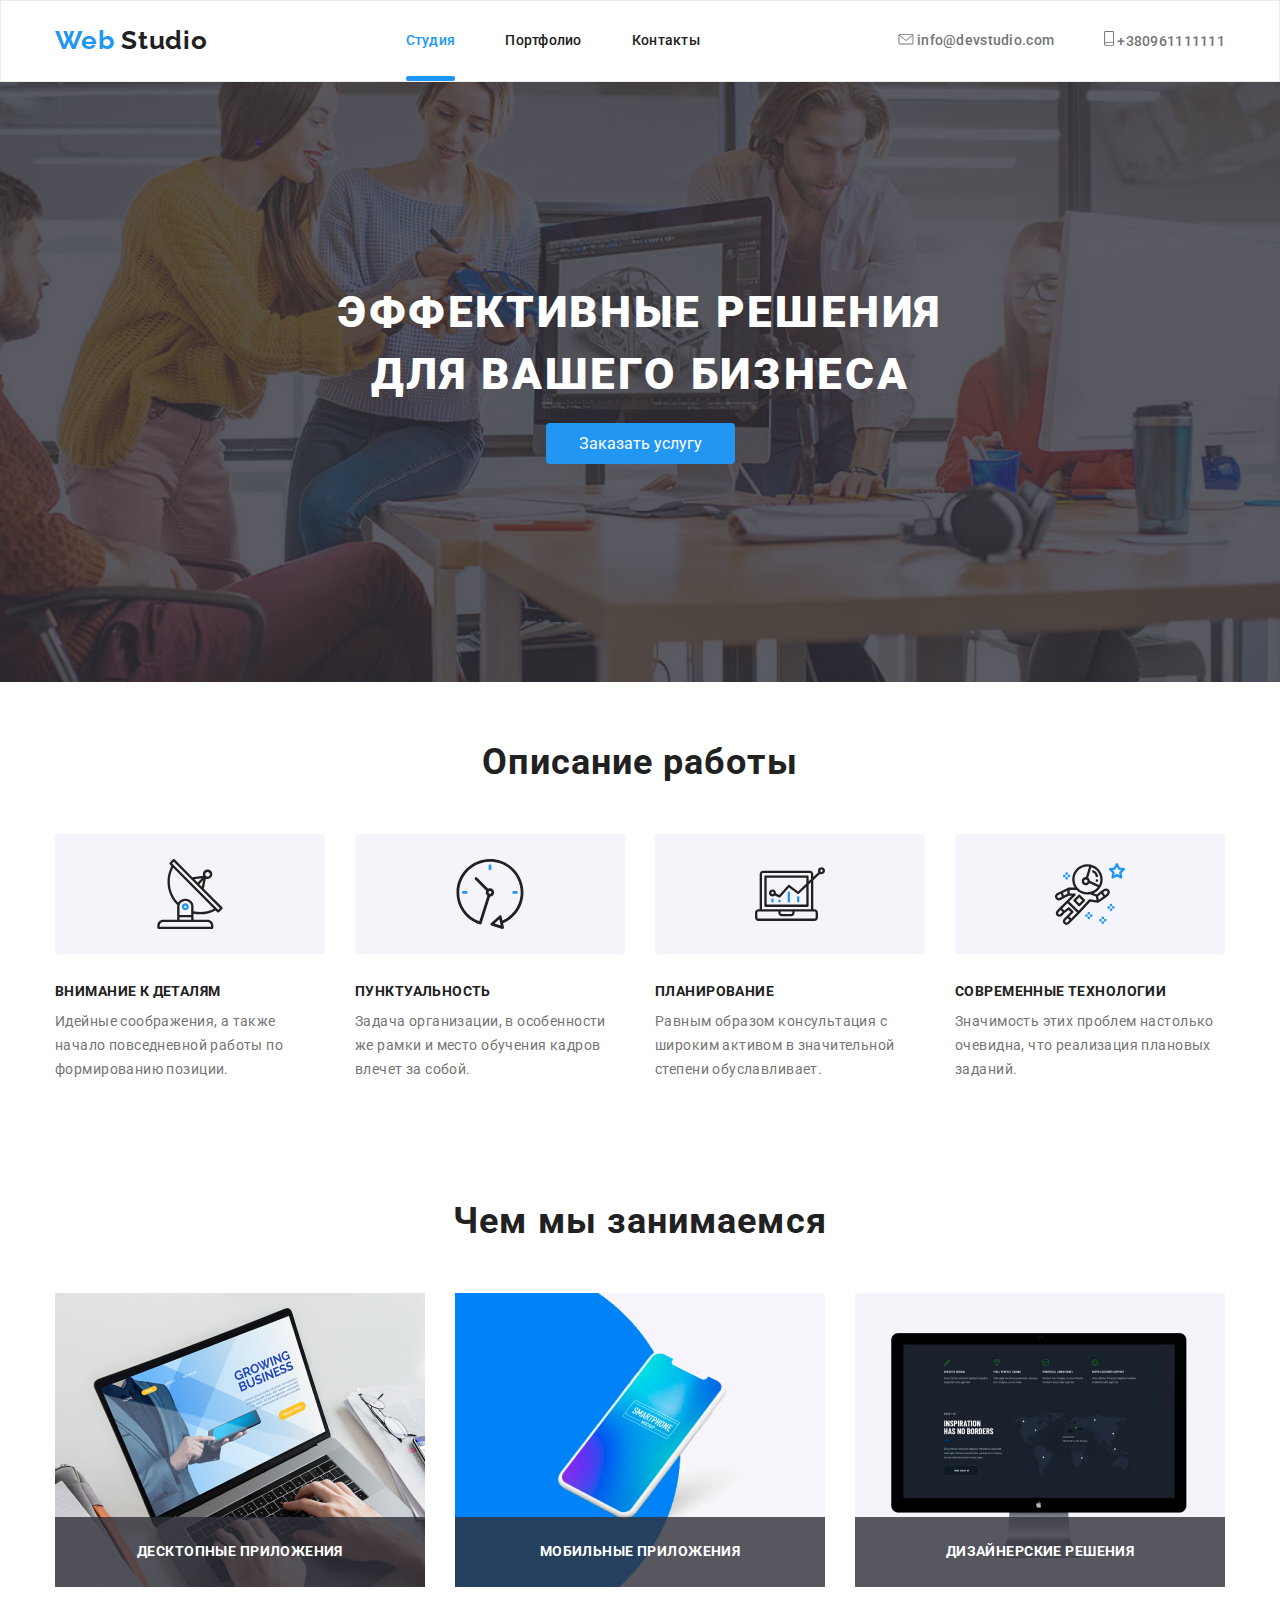
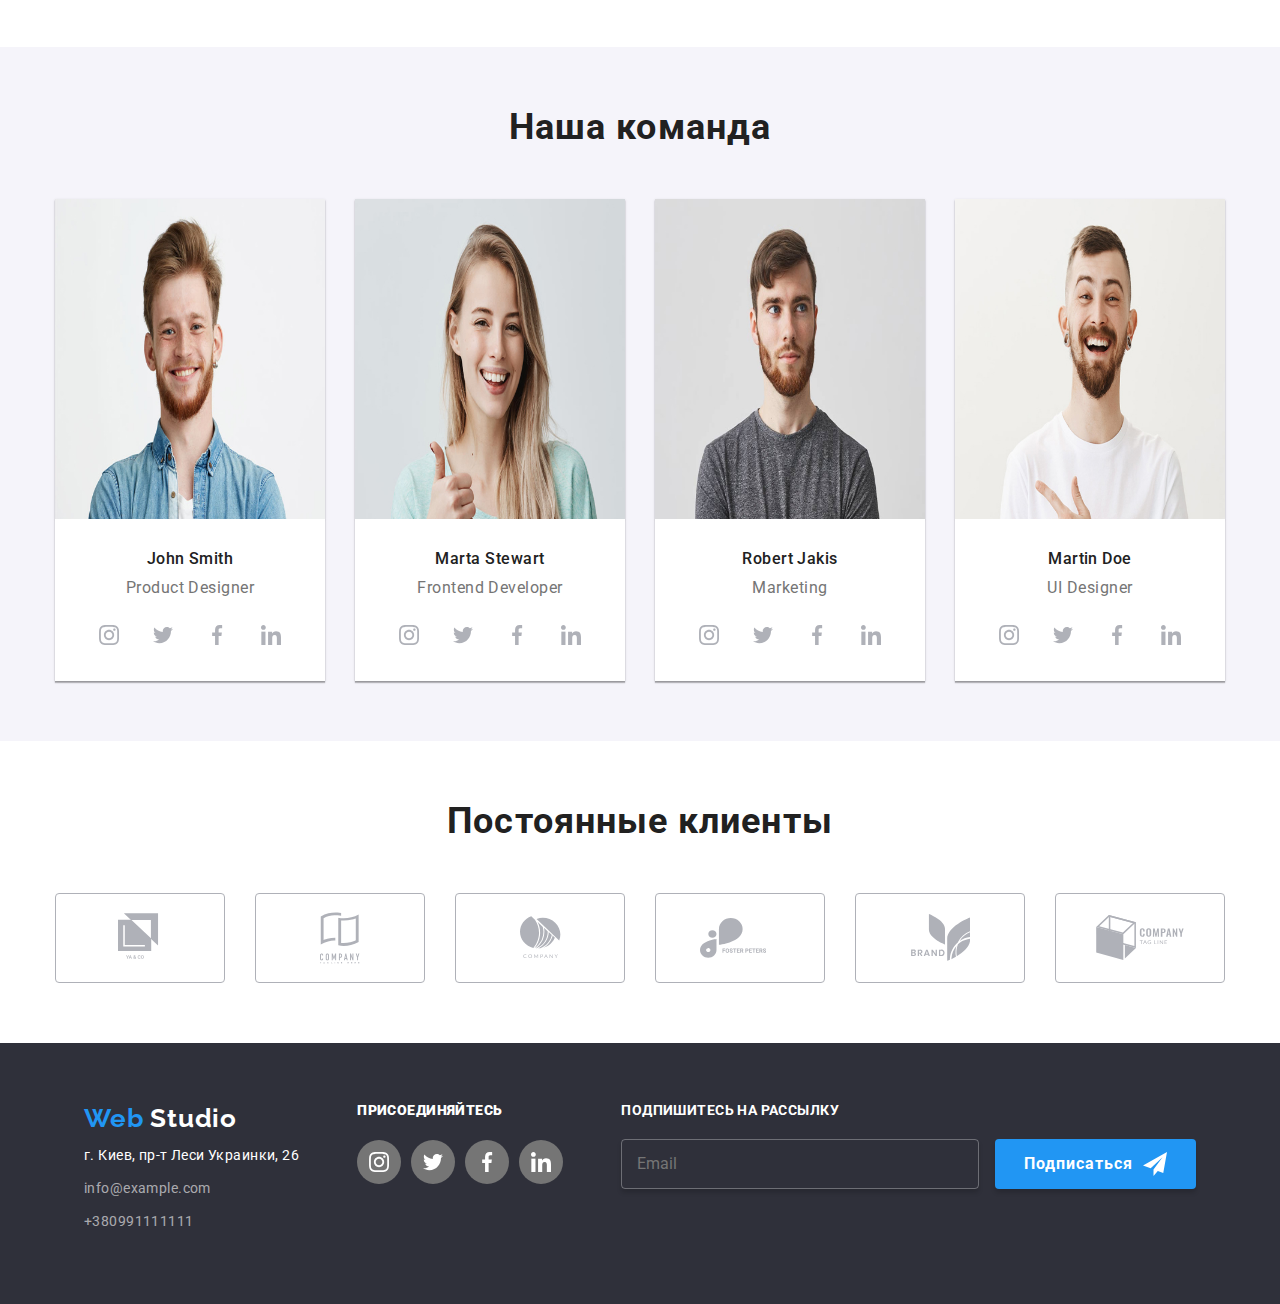
==== commit 586461d9: "Додає розмітку" ====
--- a/index.html
+++ b/index.html
@@ -41,13 +41,10 @@
                     +380961111111</a>
                 </li>
             </ul>
-                
-
-             </div>
+                </div>
 
               
            </nav>
-       
             
        </div>
    </header>
--- a/css/main.min.css
+++ b/css/main.min.css
@@ -1,2 +1,2 @@
-html{-webkit-box-sizing:border-box;box-sizing:border-box}*,*::before,*::after{-webkit-box-sizing:inherit;box-sizing:inherit}ul{padding:0;margin:0;list-style:none}.img{display:block}.container{margin-left:auto;margin-right:auto;padding-left:15px;padding-right:15px}@media screen and (min-width: 480px){.container{width:480px}}@media screen and (min-width: 768px){.container{width:768px}}@media screen and (min-width: 1200px){.container{width:1600px}}.body{background-color:#fff;color:#757575;font-family:Roboto, sans-serif}.logo{color:#2196F3;font-family:Raleway;font-weight:700;font-size:24px;line-height:1,16;letter-spacing:0.03em;text-decoration:none}@media screen and (min-width: 1200px){.logo{font-size:26px;line-height:1.2}}.logo-second{color:#212121}.main-nav{-webkit-box-align:center;-ms-flex-align:center;align-items:center;-ms-flex-preferred-size:100%;flex-basis:100%}@media screen and (min-width: 768px){.main-nav{display:-webkit-box;display:-ms-flexbox;display:flex}}.page-header{background-color:#fff;border:1px solid #ECECEC;position:relative}.site-nav{display:-webkit-box;display:-ms-flexbox;display:flex;-webkit-box-orient:vertical;-webkit-box-direction:normal;-ms-flex-direction:column;flex-direction:column;-webkit-box-align:center;-ms-flex-align:center;align-items:center;margin-bottom:60px}@media screen and (min-width: 768px){.site-nav{-webkit-box-orient:horizontal;-webkit-box-direction:normal;-ms-flex-direction:row;flex-direction:row;margin-bottom:0;padding-bottom:0;margin-left:auto}}.site-nav .link{display:block;color:#212121;font-weight:500;font-size:14px;line-height:1.14;letter-spacing:0.02em;text-decoration:none;padding-top:32px;padding-bottom:32px;-webkit-transition:250ms cubic-bezier(0.4, 0, 0.2, 1);transition:250ms cubic-bezier(0.4, 0, 0.2, 1)}.site-nav .link-curret{position:relative;display:block;padding-top:32px;padding-bottom:32px;font-weight:500;font-size:14px;line-height:1.14;letter-spacing:0.02em;text-decoration:none;color:#2196F3}.site-nav .link:hover,.site-nav .link:focus{color:#2196F3}.site-nav .link-curret::after{content:"";position:absolute;left:0;bottom:0;display:block;width:100%;height:5px;background-color:#2196F3;border-radius:2px}.site-nav .item:not(:last-child){margin-bottom:40px}@media screen and (min-width: 768px){.site-nav .item:not(:last-child){margin-bottom:0px;margin-right:50px}}.auth-nav{display:-webkit-box;display:-ms-flexbox;display:flex;-webkit-box-orient:vertical;-webkit-box-direction:normal;-ms-flex-direction:column;flex-direction:column;text-align:center}@media screen and (min-width: 768px){.auth-nav{-webkit-box-align:start;-ms-flex-align:start;align-items:flex-start;margin-left:auto}}@media screen and (min-width: 1200px){.auth-nav{-webkit-box-orient:horizontal;-webkit-box-direction:normal;-ms-flex-direction:row;flex-direction:row;margin-left:auto}.auth-nav .item:not(:last-child){margin-right:50px}}.auth-nav .link{color:#757575;font-weight:500;font-size:14px;line-height:1.14;letter-spacing:0.02em;text-decoration:none;margin-bottom:8px;-webkit-transition:250ms cubic-bezier(0.4, 0, 0.2, 1);transition:250ms cubic-bezier(0.4, 0, 0.2, 1)}.auth-nav .link:hover{color:#2196F3}.icon-envelope{width:16px;height:11.2px;fill:currentColor}.icon-envelope:hover{fill:var(--accent-color)}.icon-phone{width:10px;height:14.94px;fill:currentColor}.icon-phone:hover{fill:#2196F3}.menu-button{display:-webkit-inline-box;display:-ms-inline-flexbox;display:inline-flex;margin:0;padding:0;border:none;background-color:transparent}.menu-button:hover,.menu-button:focus{fill:#2196F3}@media screen and (min-width: 768px){.menu-button{display:none}}.menu-button .icon-cross{display:none}.menu-button.is-open .icon-cross{display:block}.menu-button.is-open .icon-menu{display:none}.menu-container{background-color:#fff}@media screen and (max-width: 767px){.menu-container{display:none;position:absolute;top:100%;left:0;width:100%;z-index:1;border-top:1px solid #fff;padding-top:60px;padding-bottom:60px}.menu-container.is-open{display:block}}@media screen and (min-width: 768px){.menu-container{display:-webkit-box;display:-ms-flexbox;display:flex;-webkit-box-align:center;-ms-flex-align:center;align-items:center;-webkit-box-pack:justify;-ms-flex-pack:justify;justify-content:space-between;-webkit-box-flex:1;-ms-flex-positive:1;flex-grow:1}}.hero{text-align:center;max-width:1600px;height:600px;margin-left:auto;margin-right:auto;background-image:-webkit-gradient(linear, left top, right top, from(rgba(47,48,58,0.8)), to(rgba(47,48,58,0.8))),url(../images/header-img.jpg);background-image:linear-gradient(to right, rgba(47,48,58,0.8), rgba(47,48,58,0.8)),url(../images/header-img.jpg);background-repeat:no-repeat;background-size:cover;background-position:center;background-color:#757575}.hero-title{color:#fff;margin-top:0px;margin-bottom:0;padding-top:200px;padding-bottom:30px;font-weight:900;font-size:44px;line-height:1.4;text-align:center;letter-spacing:0.06em;text-transform:uppercase}.button{color:#fff;background-color:#2196F3;border-radius:4px;padding:10px 32px;min-width:200px;border:1px solid transparent;font-family:inherit;text-align:center;text-decoration:none}.button .primary{color:#fff;background-color:#2196F3;-webkit-transition:250ms cubic-bezier(0.4, 0, 0.2, 1);transition:250ms cubic-bezier(0.4, 0, 0.2, 1)}.backdrop{position:fixed;top:0;left:0;width:100%;height:100%;background:rgba(0,0,0,0.2);z-index:1;-webkit-transition:250ms cubic-bezier(0.4, 0, 0.2, 1);transition:250ms cubic-bezier(0.4, 0, 0.2, 1)}.backdrop.is-hidden{opacity:0;pointer-events:none}.modal{position:absolute;top:50%;left:50%;-webkit-transform:translate(-50%, -50%);transform:translate(-50%, -50%);max-width:450px;width:100%;background-color:#fff;padding:0;-webkit-box-shadow:0px 2px 1px rgba(0,0,0,0.2),0px 1px 1px rgba(0,0,0,0.14),0px 1px 3px rgba(0,0,0,0.12);box-shadow:0px 2px 1px rgba(0,0,0,0.2),0px 1px 1px rgba(0,0,0,0.14),0px 1px 3px rgba(0,0,0,0.12);border-radius:4px}@media screen and (min-width: 768px){.modal{position:absolute;top:50%;left:50%;-webkit-transform:translate(-50%, -50%);transform:translate(-50%, -50%)}}@media screen and (min-width: 1200px){.modal{position:absolute;top:50%;left:50%;max-width:528px;width:100%;-webkit-transform:translate(-50%, -50%);transform:translate(-50%, -50%)}}.form{position:relative;margin-left:auto;margin-right:auto;padding:40px 40px}.form-field{position:relative;display:block}.form-input{width:100%;margin:0;margin-bottom:28px;padding:12px 18px 12px 42px;border:1px solid rgba(33,33,33,0.2);border-radius:4px}.form-label{position:absolute;margin:0;top:30%;left:48px;-webkit-transform:translateY(-30%);transform:translateY(-30%);-webkit-transition:-webkit-transform 250ms linear;transition:-webkit-transform 250ms linear;transition:transform 250ms linear;transition:transform 250ms linear, -webkit-transform 250ms linear;font-size:14px;line-height:1.14;letter-spacing:0.01em;-webkit-transition:250ms cubic-bezier(0.4, 0, 0.2, 1);transition:250ms cubic-bezier(0.4, 0, 0.2, 1)}.form-input:focus+.form-label,.form-input:not(:placeholder-shown)+.form-label{color:#2196F3;-webkit-transform:translate(-30px, -43px);transform:translate(-30px, -43px)}.form-input:focus ~ .form-icon{fill:#2196F3}.form-icon{position:absolute;top:30%;left:19px;-webkit-transform:translateY(-30%);transform:translateY(-30%);display:inline-block;width:18px;height:18px;-webkit-transition:250ms cubic-bezier(0.4, 0, 0.2, 1);transition:250ms cubic-bezier(0.4, 0, 0.2, 1)}.form-coment{display:block;position:relative;-webkit-box-align:center;-ms-flex-align:center;align-items:center}.form-textarea{width:100%;margin-bottom:20px;padding:12px 16px;border:1px solid rgba(33,33,33,0.2);border-radius:4px}.form-textarea:focus+.coment-text,.form-textarea:not(:placeholder-shown)+.coment-text{color:#2196F3;-webkit-transform:translate(-10px, -38px);transform:translate(-10px, -38px)}textarea{resize:none}.coment-text{position:absolute;top:10%;left:16px;-webkit-transform:translateY(-10%);transform:translateY(-10%);-webkit-transition:-webkit-transform 250ms linear;transition:-webkit-transform 250ms linear;transition:transform 250ms linear;transition:transform 250ms linear, -webkit-transform 250ms linear;-webkit-transition:250ms cubic-bezier(0.4, 0, 0.2, 1);transition:250ms cubic-bezier(0.4, 0, 0.2, 1)}.form-text{margin-bottom:30px;font-size:20px;line-height:1.15;letter-spacing:0.03em;text-align:center;color:#212121}.form-checkbox{position:absolute;width:1px;height:1px;margin:-1px;border:0;padding:0;clip:rect(0 0 0 0);overflow:hidden}.checkbox{display:-webkit-box;display:-ms-flexbox;display:flex;-webkit-box-align:center;-ms-flex-align:center;align-items:center;font-size:12px;line-height:1.16}@media screen and (min-width: 1200px){.checkbox{font-size:14px;line-height:1.71}}.checkbox-icon{display:inline-block;width:15px;height:15px;margin-right:8px;border:1px solid #212121;border-radius:2px;-webkit-transition:250ms cubic-bezier(0.4, 0, 0.2, 1);transition:250ms cubic-bezier(0.4, 0, 0.2, 1)}.form-checkbox:checked ~ .checkbox-icon{background-color:#2196F3;background-image:url(../images/check.svg);background-size:contain;background-origin:border-box;border-color:#2196F3}.form-agreement{margin:0;font-size:14px;line-height:1.14;letter-spacing:0.01em}.button-submit{margin-top:30px;padding:10px 55px;background-color:#2196F3;color:#fff;-webkit-box-shadow:0px 4px 4px rgba(0,0,0,0.15);box-shadow:0px 4px 4px rgba(0,0,0,0.15);border-radius:4px;border:#2196F3}.button-close{position:absolute;top:8px;right:8px;padding:0;border:none;width:30px;height:30px;border-radius:50%;background-color:#fff;cursor:pointer;border:1px solid rgba(0,0,0,0.1);-webkit-transition:250ms cubic-bezier(0.4, 0, 0.2, 1);transition:250ms cubic-bezier(0.4, 0, 0.2, 1)}.icon-close{width:11px;height:11px;-webkit-transition:250ms cubic-bezier(0.4, 0, 0.2, 1);transition:250ms cubic-bezier(0.4, 0, 0.2, 1)}.icon-close:hover{fill:#2196F3}.section{padding-top:60px;padding-bottom:60px}@media screen and (min-width: 1600px){.section{padding-top:94px;padding-bottom:94px}}.section-title{color:#212121;margin-top:0;margin-bottom:50px;font-weight:700;font-size:36px;line-height:1.16;text-align:center;letter-spacing:0.03em}.section-description .title{color:#fff}@media screen and (min-width: 768px){.description-list{display:-webkit-box;display:-ms-flexbox;display:flex;-ms-flex-wrap:wrap;flex-wrap:wrap}}.description-list .item{width:450px}@media screen and (min-width: 768px){.description-list .item{width:354px}}@media screen and (min-width: 1200px){.description-list .item{width:270px}}@media screen and (min-width: 1200px){.description-list .item:not(:last-child){margin-right:30px}}@media screen and (max-width: 767px){.description-list .item:not(:last-child){margin-bottom:30px}}@media screen and (max-width: 1199px){.description-list .item:nth-child(2n+1){margin-right:30px}.description-list .item:nth-child(-n+2){margin-bottom:30px}}.description-list .title{color:#212121;text-align:center;margin-top:0;margin-bottom:10px;font-weight:700;font-size:14px;line-height:1.14;letter-spacing:0.03em;text-transform:uppercase}@media screen and (min-width: 768px){.description-list .title{text-align:left}}.description-list p{margin-top:0;margin-bottom:0}.description-list .text{font-weight:400;font-size:14px;line-height:1.71;letter-spacing:0.03em}.icon-background{display:-webkit-box;display:-ms-flexbox;display:flex;-webkit-box-pack:center;-ms-flex-pack:center;justify-content:center;-webkit-box-align:center;-ms-flex-align:center;align-items:center;padding-top:25px;padding-bottom:25px;margin-bottom:30px;background-color:#F5F4FA;border-radius:4px}.icon{width:70px;height:70px}@media screen and (max-width: 1199px){.work{display:none}}.work-list{display:-webkit-box;display:-ms-flexbox;display:flex}.work-list .item{position:relative;width:370px}.work-list .item:not(:last-child){margin-right:30px}.work-list .title{color:#fff;margin-top:0;margin-bottom:0;padding-top:27px;padding-bottom:27px;background:rgba(47,48,58,0.8);font-weight:700;font-size:14px;line-height:1.14;text-align:center;letter-spacing:0.03em;text-transform:uppercase;position:absolute;bottom:0;left:0;right:0}.work-list .link{display:block;text-decoration:none}.team{background-color:#F5F4FA}@media screen and (min-width: 768px){.team-list{display:-webkit-box;display:-ms-flexbox;display:flex;-ms-flex-wrap:wrap;flex-wrap:wrap}}@media screen and (min-width: 1200px){.team-list{-ms-flex-wrap:nowrap;flex-wrap:nowrap}}.team-list .item{width:450px}@media screen and (min-width: 768px){.team-list .item{width:354px}}@media screen and (min-width: 1200px){.team-list .item{width:270px}}@media screen and (min-width: 1200px){.team-list .item:not(:last-child){margin-right:30px}}@media screen and (max-width: 767px){.team-list .item:not(:last-child){margin-bottom:30px}}@media screen and (max-width: 1199px){.team-list .item:nth-child(2n+1){margin-right:30px}.team-list .item:nth-child(-n+2){margin-bottom:30px}}.team-list .title{color:#212121;margin-top:0px;margin-bottom:10px;font-weight:500;font-size:16px;line-height:1.19;text-align:center;letter-spacing:0.03em}.team-list .text{margin-top:0;margin-bottom:16px;font-weight:400;font-size:16px;line-height:1.19;text-align:center;letter-spacing:0.03em}.chain-list{display:-webkit-box;display:-ms-flexbox;display:flex;text-align:center}.chain-list .item:not(:last-child){margin-right:10px}.chain-list .link{display:-webkit-box;display:-ms-flexbox;display:flex;-webkit-box-pack:center;-ms-flex-pack:center;justify-content:center;-webkit-box-align:center;-ms-flex-align:center;align-items:center;color:#afb1b8;text-decoration:none;border-radius:50%;width:44px;height:44px;-webkit-transition:250ms cubic-bezier(0.4, 0, 0.2, 1);transition:250ms cubic-bezier(0.4, 0, 0.2, 1)}.chain-list .link:hover,.chain-list .link:focus{color:#fff;background-color:#2196F3}.chain-icon{width:20px;height:20px;fill:currentColor}.chain-icon:hover{fill:#fff}.card{-webkit-box-shadow:0px 2px 1px rgba(0,0,0,0.2),0px 1px 1px rgba(0,0,0,0.14),0px 1px 3px rgba(0,0,0,0.12);box-shadow:0px 2px 1px rgba(0,0,0,0.2),0px 1px 1px rgba(0,0,0,0.14),0px 1px 3px rgba(0,0,0,0.12)}.card-team{padding-top:30px;padding-bottom:24px;padding-left:32px;padding-right:32px;background:#FFFFFF}.clients-list{margin-right:-30px;display:-webkit-box;display:-ms-flexbox;display:flex;-ms-flex-wrap:wrap;flex-wrap:wrap}@media screen and (min-width: 1200px){.clients-list{-ms-flex-wrap:nowrap;flex-wrap:nowrap}}@media screen and (max-width: 1199px){.clients-list .item:nth-child(-n+3){margin-bottom:30px}.clients-list .item{width:calc(100 - 6 * 30px)/6;margin-right:30px}}@media screen and (max-width: 767px){.clients-list .item:not(:last-child){margin-bottom:30px}.clients-list .item:nth-child(2n+1){margin-right:30px}}@media screen and (min-width: 1200px){.clients-list .item:not(:last-child){margin-right:30px}}.clients-list .link{display:-webkit-box;display:-ms-flexbox;display:flex;-webkit-box-pack:center;-ms-flex-pack:center;justify-content:center;-webkit-box-align:center;-ms-flex-align:center;align-items:center;color:#AFB1B8;width:210px;height:90px;border:1px solid #AFB1B8;border-radius:4px;background-color:#fff;-webkit-transition:250ms cubic-bezier(0.4, 0, 0.2, 1);transition:250ms cubic-bezier(0.4, 0, 0.2, 1)}@media screen and (min-width: 768px){.clients-list .link{width:226px}}@media screen and (min-width: 1200px){.clients-list .link{width:170px}}.clients-list .link:hover,.clients-list .link:focus{color:#2196F3;background-color:#fff;border:1px solid #2196F3}.clients-icon{fill:currentColor}.clients-icon:hover{fill:#2196F3}.page-footer{background-color:#2F303A}.page-footer .container{padding-top:60px;padding-bottom:60px;-webkit-box-pack:justify;-ms-flex-pack:justify;justify-content:space-between}@media screen and (min-width: 768px){.page-footer .container{display:-webkit-box;display:-ms-flexbox;display:flex;-ms-flex-wrap:wrap;flex-wrap:wrap;-webkit-box-pack:center;-ms-flex-pack:center;justify-content:center}}@media screen and (max-width: 1199px){.page-footer .container{text-align:center}}@media screen and (min-width: 480px){.contact-info{margin-bottom:60px}}@media screen and (min-width: 768px){.contact-info{margin-right:165px}}.footer-logo{color:#2196F3;font-family:Raleway;font-weight:700;font-size:26px;line-height:1.2;letter-spacing:0.03em;text-decoration:none}.logo-accent{color:#fff}.address-list{display:-webkit-box;display:-ms-flexbox;display:flex;-webkit-box-orient:vertical;-webkit-box-direction:normal;-ms-flex-direction:column;flex-direction:column}.address-list .text{margin-top:10px;margin-bottom:9px;color:#fff;font-style:normal;font-weight:400;font-size:14px;line-height:1.71;letter-spacing:0.03em}.address-list .link{display:block;margin-top:0;margin-bottom:9px;color:rgba(255,255,255,0.6);font-style:normal;font-weight:400;font-size:14px;line-height:1.71;letter-spacing:0.03em;text-decoration:none}@media screen and (min-width: 480px){.subscription-info{margin-bottom:60px}}.subscription-text{margin-top:0;margin-bottom:21px;color:#fff;font-weight:700;font-size:14px;line-height:1.14;letter-spacing:0.03em;text-transform:uppercase}.social-network{display:-webkit-inline-box;display:-ms-inline-flexbox;display:inline-flex}.social-network .item:not(:last-child){margin-right:10px}.social-network .link{display:-webkit-box;display:-ms-flexbox;display:flex;-webkit-box-pack:center;-ms-flex-pack:center;justify-content:center;-webkit-box-align:center;-ms-flex-align:center;align-items:center;width:44px;height:44px;border-radius:50%;color:#fff;text-decoration:none;background-color:#757575;-webkit-transition:background-color 250ms cubic-bezier(0.4, 0, 0.2, 1);transition:background-color 250ms cubic-bezier(0.4, 0, 0.2, 1)}.social-network .link:hover,.social-network .link:focus{background-color:#2196F3}.social-icon{width:20px;height:20px;fill:#fff}.signature{display:-webkit-box;display:-ms-flexbox;display:flex;-webkit-box-orient:vertical;-webkit-box-direction:normal;-ms-flex-direction:column;flex-direction:column}.text-signature{margin:0;margin-bottom:20px;font-size:14px;line-height:1.14;letter-spacing:0.03em;text-transform:uppercase;color:#fff}.form-signature{-webkit-box-align:center;-ms-flex-align:center;align-items:center}.input-footer{width:358px;height:50px;padding:16px 15px;border:1px solid rgba(255,255,255,0.3);-webkit-box-shadow:0px 4px 4px rgba(0,0,0,0.15);box-shadow:0px 4px 4px rgba(0,0,0,0.15);border-radius:4px;background-color:unset}@media screen and (min-width: 480px){.input-footer{margin-bottom:20px}}.button-fotter{display:-webkit-inline-box;display:-ms-inline-flexbox;display:inline-flex;-webkit-box-pack:center;-ms-flex-pack:center;justify-content:center;-webkit-box-align:center;-ms-flex-align:center;align-items:center;text-align:center;color:#fff;background-color:#2196F3;padding:10px 29px;margin-left:12px;font-weight:700;font-size:16px;line-height:1.88;letter-spacing:0.06em;-webkit-box-shadow:0px 4px 4px rgba(0,0,0,0.15);box-shadow:0px 4px 4px rgba(0,0,0,0.15);border-radius:4px;border-width:0;cursor:pointer;-webkit-transition:color 250ms cubic-bezier(0.4, 0, 0.2, 1),background-color 250ms cubic-bezier(0.4, 0, 0.2, 1);transition:color 250ms cubic-bezier(0.4, 0, 0.2, 1),background-color 250ms cubic-bezier(0.4, 0, 0.2, 1)}.icon-send{width:24px;height:24px;margin-left:10px}.section-portfolio{padding-top:60px;padding-bottom:60px}@media screen and (min-width: 1200px){.section-portfolio{padding-top:94px;padding-bottom:94px}}.section-portfolio .title{color:#fff;margin-top:0;margin-bottom:0}.portfolio-list{display:-webkit-box;display:-ms-flexbox;display:flex;-ms-flex-wrap:wrap;flex-wrap:wrap;margin-bottom:50px}@media screen and (min-width: 768px){.portfolio-list{-webkit-box-pack:center;-ms-flex-pack:center;justify-content:center}}.portfolio-list .item:not(:last-child){margin-right:8px}@media screen and (min-width: 480px){.portfolio-list .item:nth-child(-n+3){margin-bottom:15px}}.portfolio-list .type{margin:0;padding-top:6px;padding-left:22px;padding-right:22px;padding-bottom:6px;color:#212121;background-color:#F5F4FA;font-family:inherit;font-style:400;font-weight:500;font-size:16px;line-height:1.6;text-align:center;letter-spacing:0.03em;text-decoration:none;border:1px solid #F5F4FA;border-radius:4px;-webkit-transition:250ms cubic-bezier(0.4, 0, 0.2, 1);transition:250ms cubic-bezier(0.4, 0, 0.2, 1)}.portfolio-list .type:hover,.portfolio-list .type:focus{color:#fff;background-color:#2196F3}@media screen and (min-width: 768px){.card-list{display:-webkit-box;display:-ms-flexbox;display:flex;-ms-flex-wrap:wrap;flex-wrap:wrap}}@media screen and (min-width: 1200px){.card-list{display:-webkit-box;display:-ms-flexbox;display:flex;-ms-flex-wrap:wrap;flex-wrap:wrap}}.card-list .title{color:#212121;margin-top:0px;margin-bottom:4px;font-weight:700;font-size:18px;line-height:2;letter-spacing:0.04em}.card-list .text{color:#757575;margin-top:0;margin-bottom:0;font-weight:400;font-size:16px;line-height:1.88;letter-spacing:0.03em}.card-list .link{display:block;text-decoration:none}.card-list .item{width:370px;margin-right:30px;margin-bottom:30px;-webkit-box-align:center;-ms-flex-align:center;align-items:center}.position-card{position:relative;overflow:hidden}.text-second{position:absolute;left:0;top:0;width:100%;height:100%;padding:63px 24px;margin-top:0;margin-bottom:0;font-weight:400;font-size:18px;line-height:1.56;letter-spacing:0.03em;color:#fff;background-color:rgba(33,150,243,0.9);-webkit-transform:translateY(100%);transform:translateY(100%);-webkit-transition:-webkit-transform 250ms cubic-bezier(0.4, 0, 0.2, 1);transition:-webkit-transform 250ms cubic-bezier(0.4, 0, 0.2, 1);transition:transform 250ms cubic-bezier(0.4, 0, 0.2, 1);transition:transform 250ms cubic-bezier(0.4, 0, 0.2, 1), -webkit-transform 250ms cubic-bezier(0.4, 0, 0.2, 1)}.card-list .link:hover,.card-list .link:focus{-webkit-box-shadow:1px 4px 6px rgba(0,0,0,0.16),0px 4px 4px rgba(0,0,0,0.06),0px 1px 1px rgba(0,0,0,0.12);box-shadow:1px 4px 6px rgba(0,0,0,0.16),0px 4px 4px rgba(0,0,0,0.06),0px 1px 1px rgba(0,0,0,0.12)}.item .link:hover .text-second,.item .link:focus .text-second{-webkit-transform:translateY(0%);transform:translateY(0%);opacity:1}.card-content{width:370px;background:#FFFFFF;border:1px solid #EEEEEE;border-bottom-right-radius:5px;border-bottom-left-radius:5px;-webkit-box-sizing:border-box;box-sizing:border-box;padding-top:20px;padding-bottom:20px;padding-left:24px;padding-right:24px}
+html{-webkit-box-sizing:border-box;box-sizing:border-box}*,*::before,*::after{-webkit-box-sizing:inherit;box-sizing:inherit}ul{padding:0;margin:0;list-style:none}.img{display:block;max-width:100%}.container{margin-left:auto;margin-right:auto;padding-left:15px;padding-right:15px}@media screen and (min-width: 480px){.container{width:480px}}@media screen and (min-width: 768px){.container{width:768px}}@media screen and (min-width: 1200px){.container{width:1200px}}.body{background-color:#fff;color:#757575;font-family:Roboto, sans-serif}.logo{color:#2196F3;font-family:Raleway;font-weight:700;font-size:24px;line-height:1,16;letter-spacing:0.03em;text-decoration:none}@media screen and (min-width: 1200px){.logo{font-size:26px;line-height:1.2}}.logo-second{color:#212121}.main-nav{-webkit-box-align:center;-ms-flex-align:center;align-items:center;-ms-flex-preferred-size:100%;flex-basis:100%;display:-webkit-box;display:-ms-flexbox;display:flex;-webkit-box-pack:justify;-ms-flex-pack:justify;justify-content:space-between;align-items:center}@media screen and (min-width: 768px){.main-nav{display:-webkit-box;display:-ms-flexbox;display:flex}}.page-header{background-color:#fff;border:1px solid #ECECEC;position:relative}.site-nav{display:-webkit-box;display:-ms-flexbox;display:flex;-webkit-box-orient:vertical;-webkit-box-direction:normal;-ms-flex-direction:column;flex-direction:column;-webkit-box-align:center;-ms-flex-align:center;align-items:center;margin-bottom:60px}@media screen and (min-width: 768px){.site-nav{-webkit-box-orient:horizontal;-webkit-box-direction:normal;-ms-flex-direction:row;flex-direction:row;margin-bottom:0;padding-bottom:0;margin-left:auto}}.site-nav .link{display:block;color:#212121;font-weight:500;font-size:14px;line-height:1.14;letter-spacing:0.02em;text-decoration:none;padding-top:32px;padding-bottom:32px;-webkit-transition:250ms cubic-bezier(0.4, 0, 0.2, 1);transition:250ms cubic-bezier(0.4, 0, 0.2, 1)}.site-nav .link-curret{position:relative;display:block;padding-bottom:8px;font-weight:500;font-size:14px;line-height:1.14;letter-spacing:0.02em;text-decoration:none;color:#2196F3}@media screen and (min-width: 768px){.site-nav .link-curret{padding-top:32px;padding-bottom:32px}}.site-nav .link:hover,.site-nav .link:focus{color:#2196F3}.site-nav .link-curret::after{content:"";position:absolute;left:0;bottom:0;display:block;width:100%;height:5px;background-color:#2196F3;border-radius:2px}.site-nav .item:not(:last-child){margin-bottom:40px}@media screen and (min-width: 768px){.site-nav .item:not(:last-child){margin-bottom:0px;margin-right:50px}}.auth-nav{display:-webkit-box;display:-ms-flexbox;display:flex;-webkit-box-orient:vertical;-webkit-box-direction:normal;-ms-flex-direction:column;flex-direction:column;text-align:center}@media screen and (min-width: 768px){.auth-nav{-webkit-box-align:start;-ms-flex-align:start;align-items:flex-start;margin-left:auto}}@media screen and (min-width: 1200px){.auth-nav{-webkit-box-orient:horizontal;-webkit-box-direction:normal;-ms-flex-direction:row;flex-direction:row;margin-left:auto}.auth-nav .item:not(:last-child){margin-right:50px}}.auth-nav .link{color:#757575;font-weight:500;font-size:14px;line-height:1.14;letter-spacing:0.02em;text-decoration:none;margin-bottom:8px;-webkit-transition:250ms cubic-bezier(0.4, 0, 0.2, 1);transition:250ms cubic-bezier(0.4, 0, 0.2, 1)}.auth-nav .link:hover{color:#2196F3}.icon-envelope{width:16px;height:11.2px;fill:currentColor}.icon-envelope:hover{fill:var(--accent-color)}.icon-phone{width:10px;height:14.94px;fill:currentColor}.icon-phone:hover{fill:#2196F3}.menu-button{display:-webkit-inline-box;display:-ms-inline-flexbox;display:inline-flex;margin:0;padding:0;border:none;background-color:transparent}.menu-button:hover,.menu-button:focus{fill:#2196F3}@media screen and (min-width: 768px){.menu-button{display:none}}.menu-button .icon-cross{display:none}.menu-button.is-open .icon-cross{display:block}.menu-button.is-open .icon-menu{display:none}.menu-container{background-color:#fff}@media screen and (max-width: 767px){.menu-container{display:none;position:absolute;top:100%;left:0;width:100%;z-index:1;border-top:1px solid #fff;padding-top:60px;padding-bottom:60px}.menu-container.is-open{display:block}}@media screen and (min-width: 768px){.menu-container{display:-webkit-box;display:-ms-flexbox;display:flex;-webkit-box-align:center;-ms-flex-align:center;align-items:center;-webkit-box-pack:justify;-ms-flex-pack:justify;justify-content:space-between;-webkit-box-flex:1;-ms-flex-positive:1;flex-grow:1}}.hero{text-align:center;max-width:480px;height:400px;margin-left:auto;margin-right:auto;background-image:-webkit-gradient(linear, left top, right top, from(rgba(47,48,58,0.8)), to(rgba(47,48,58,0.8))),url(../images/Header.jpg);background-image:linear-gradient(to right, rgba(47,48,58,0.8), rgba(47,48,58,0.8)),url(../images/Header.jpg);background-repeat:no-repeat;background-size:cover;background-position:center;background-color:#757575}@media screen and (min-device-pixel-ratio: 2), screen and (-webkit-min-device-pixel-ratio: 2), screen and (min-resolution: 192dpi), screen and (min-resolution: 2dppx){.hero .box{background-image:url("Header.jpg")}}@media screen and (min-width: 768px) and (max-width: 1199px){.hero{max-width:768px;background-image:-webkit-gradient(linear, left top, right top, from(rgba(47,48,58,0.8)), to(rgba(47,48,58,0.8))),url("../images/Header2.jpg");background-image:linear-gradient(to right, rgba(47,48,58,0.8), rgba(47,48,58,0.8)),url("../images/Header2.jpg")}}@media screen and (min-width: 768px) and (max-width: 1199px) and (min-device-pixel-ratio: 2), screen and (min-width: 768px) and (max-width: 1199px) and (-webkit-min-device-pixel-ratio: 2), screen and (min-width: 768px) and (max-width: 1199px) and (min-resolution: 192dpi), screen and (min-width: 768px) and (max-width: 1199px) and (min-resolution: 2dppx){.hero .box{background-image:url("Header2.jpg")}}@media screen and (min-width: 1200px){.hero{max-width:1600px;height:600px;background-image:-webkit-gradient(linear, left top, right top, from(rgba(47,48,58,0.8)), to(rgba(47,48,58,0.8))),url("../images/Header3.jpg");background-image:linear-gradient(to right, rgba(47,48,58,0.8), rgba(47,48,58,0.8)),url("../images/Header3.jpg")}}@media screen and (min-width: 1200px) and (min-device-pixel-ratio: 2), screen and (min-width: 1200px) and (-webkit-min-device-pixel-ratio: 2), screen and (min-width: 1200px) and (min-resolution: 192dpi), screen and (min-width: 1200px) and (min-resolution: 2dppx){.hero .box{background-image:url("Header2.jpg")}}.hero-title{color:#fff;margin-top:0px;margin-bottom:0;padding-top:118px;padding-bottom:30px;font-weight:900;font-size:26px;line-height:1.6;text-align:center;letter-spacing:0.06em;text-transform:uppercase}@media screen and (min-width: 1200px){.hero-title{font-size:44px;line-height:1.4;padding-top:200px}}.button{color:#fff;background-color:#2196F3;border-radius:4px;padding:10px 32px;min-width:200px;border:1px solid transparent;font-family:inherit;text-align:center;text-decoration:none}.button .primary{color:#fff;background-color:#2196F3;-webkit-transition:250ms cubic-bezier(0.4, 0, 0.2, 1);transition:250ms cubic-bezier(0.4, 0, 0.2, 1)}.backdrop{position:fixed;top:0;left:0;width:100%;height:100%;background:rgba(0,0,0,0.2);z-index:1;-webkit-transition:250ms cubic-bezier(0.4, 0, 0.2, 1);transition:250ms cubic-bezier(0.4, 0, 0.2, 1);overflow-y:scroll}.backdrop.is-hidden{opacity:0;pointer-events:none}.modal{position:absolute;top:50%;left:50%;-webkit-transform:translate(-50%, -50%);transform:translate(-50%, -50%);max-width:450px;width:100%;background-color:#fff;padding:0;-webkit-box-shadow:0px 2px 1px rgba(0,0,0,0.2),0px 1px 1px rgba(0,0,0,0.14),0px 1px 3px rgba(0,0,0,0.12);box-shadow:0px 2px 1px rgba(0,0,0,0.2),0px 1px 1px rgba(0,0,0,0.14),0px 1px 3px rgba(0,0,0,0.12);border-radius:4px}@media screen and (min-width: 768px){.modal{position:absolute;top:50%;left:50%;-webkit-transform:translate(-50%, -50%);transform:translate(-50%, -50%)}}@media screen and (min-width: 1200px){.modal{position:absolute;top:50%;left:50%;max-width:528px;width:100%;-webkit-transform:translate(-50%, -50%);transform:translate(-50%, -50%)}}.form{position:relative;margin-left:auto;margin-right:auto;padding:40px 40px}.form-field{position:relative;display:block}.form-input{width:100%;margin:0;margin-bottom:28px;padding:12px 18px 12px 42px;border:1px solid rgba(33,33,33,0.2);border-radius:4px}.form-label{position:absolute;margin:0;top:30%;left:48px;-webkit-transform:translateY(-30%);transform:translateY(-30%);-webkit-transition:-webkit-transform 250ms linear;transition:-webkit-transform 250ms linear;transition:transform 250ms linear;transition:transform 250ms linear, -webkit-transform 250ms linear;font-size:14px;line-height:1.14;letter-spacing:0.01em;-webkit-transition:250ms cubic-bezier(0.4, 0, 0.2, 1);transition:250ms cubic-bezier(0.4, 0, 0.2, 1)}.form-input:focus+.form-label,.form-input:not(:placeholder-shown)+.form-label{color:#2196F3;-webkit-transform:translate(-30px, -43px);transform:translate(-30px, -43px)}.form-input:focus ~ .form-icon{fill:#2196F3}.form-icon{position:absolute;top:30%;left:19px;-webkit-transform:translateY(-30%);transform:translateY(-30%);display:inline-block;width:18px;height:18px;-webkit-transition:250ms cubic-bezier(0.4, 0, 0.2, 1);transition:250ms cubic-bezier(0.4, 0, 0.2, 1)}.form-coment{display:block;position:relative;-webkit-box-align:center;-ms-flex-align:center;align-items:center}.form-textarea{width:100%;margin-bottom:20px;padding:12px 16px;border:1px solid rgba(33,33,33,0.2);border-radius:4px}.form-textarea:focus+.coment-text,.form-textarea:not(:placeholder-shown)+.coment-text{color:#2196F3;-webkit-transform:translate(-10px, -38px);transform:translate(-10px, -38px)}textarea{resize:none}.coment-text{position:absolute;top:10%;left:16px;-webkit-transform:translateY(-10%);transform:translateY(-10%);-webkit-transition:-webkit-transform 250ms linear;transition:-webkit-transform 250ms linear;transition:transform 250ms linear;transition:transform 250ms linear, -webkit-transform 250ms linear;-webkit-transition:250ms cubic-bezier(0.4, 0, 0.2, 1);transition:250ms cubic-bezier(0.4, 0, 0.2, 1)}.form-text{margin-bottom:30px;font-size:20px;line-height:1.15;letter-spacing:0.03em;text-align:center;color:#212121}.form-checkbox{position:absolute;width:1px;height:1px;margin:-1px;border:0;padding:0;clip:rect(0 0 0 0);overflow:hidden}.checkbox{display:-webkit-box;display:-ms-flexbox;display:flex;-webkit-box-align:center;-ms-flex-align:center;align-items:center;font-size:12px;line-height:1.16}@media screen and (min-width: 1200px){.checkbox{font-size:14px;line-height:1.71}}.checkbox-icon{display:inline-block;width:15px;height:15px;margin-right:8px;border:0.2px solid #212121;border-radius:2px;-webkit-transition:250ms cubic-bezier(0.4, 0, 0.2, 1);transition:250ms cubic-bezier(0.4, 0, 0.2, 1)}.form-checkbox:checked ~ .checkbox-icon{background-color:#2196F3;background-image:url(../images/check.svg);background-size:contain;background-origin:border-box;border-color:#2196F3}.form-agreement{margin:0;font-size:12px;line-height:1.16;letter-spacing:0.01em}@media screen and (min-width: 1200px){.form-agreement{font-size:14px;line-height:1.7}}.button-submit{margin-top:30px;padding:10px 55px;background-color:#2196F3;color:#fff;-webkit-box-shadow:0px 4px 4px rgba(0,0,0,0.15);box-shadow:0px 4px 4px rgba(0,0,0,0.15);border-radius:4px;border:#2196F3}.button-close{position:absolute;top:8px;right:8px;padding:0;border:none;width:30px;height:30px;border-radius:50%;background-color:#fff;cursor:pointer;border:1px solid rgba(0,0,0,0.1);-webkit-transition:250ms cubic-bezier(0.4, 0, 0.2, 1);transition:250ms cubic-bezier(0.4, 0, 0.2, 1)}.icon-close{width:11px;height:11px;-webkit-transition:250ms cubic-bezier(0.4, 0, 0.2, 1);transition:250ms cubic-bezier(0.4, 0, 0.2, 1)}.icon-close:hover{fill:#2196F3}.section{padding-top:60px;padding-bottom:60px}@media screen and (min-width: 1600px){.section{padding-top:94px;padding-bottom:94px}}.section-title{color:#212121;margin-top:0;margin-bottom:50px;font-weight:700;font-size:36px;line-height:1.16;text-align:center;letter-spacing:0.03em}.section-description .title{color:#fff}@media screen and (min-width: 768px){.description-list{display:-webkit-box;display:-ms-flexbox;display:flex;-ms-flex-wrap:wrap;flex-wrap:wrap}}.description-list .item{width:450px}@media screen and (min-width: 768px){.description-list .item{width:354px}}@media screen and (min-width: 1200px){.description-list .item{width:270px}}@media screen and (min-width: 1200px){.description-list .item:not(:last-child){margin-right:30px}}@media screen and (max-width: 767px){.description-list .item:not(:last-child){margin-bottom:30px}}@media screen and (max-width: 1199px){.description-list .item:nth-child(2n+1){margin-right:30px}.description-list .item:nth-child(-n+2){margin-bottom:30px}}.description-list .title{color:#212121;text-align:center;margin-top:0;margin-bottom:10px;font-weight:700;font-size:14px;line-height:1.14;letter-spacing:0.03em;text-transform:uppercase}@media screen and (min-width: 768px){.description-list .title{text-align:left}}.description-list p{margin-top:0;margin-bottom:0}.description-list .text{font-weight:400;font-size:14px;line-height:1.71;letter-spacing:0.03em}.icon-background{display:-webkit-box;display:-ms-flexbox;display:flex;-webkit-box-pack:center;-ms-flex-pack:center;justify-content:center;-webkit-box-align:center;-ms-flex-align:center;align-items:center;padding-top:25px;padding-bottom:25px;margin-bottom:30px;background-color:#F5F4FA;border-radius:4px}.icon{width:70px;height:70px}@media screen and (max-width: 1199px){.work{display:none}}.work-list{display:-webkit-box;display:-ms-flexbox;display:flex}.work-list .item{position:relative;width:370px}.work-list .item:not(:last-child){margin-right:30px}.work-list .title{color:#fff;margin-top:0;margin-bottom:0;padding-top:27px;padding-bottom:27px;background:rgba(47,48,58,0.8);font-weight:700;font-size:14px;line-height:1.14;text-align:center;letter-spacing:0.03em;text-transform:uppercase;position:absolute;bottom:0;left:0;right:0}.work-list .link{display:block;text-decoration:none}.team{background-color:#F5F4FA}@media screen and (min-width: 768px){.team-list{display:-webkit-box;display:-ms-flexbox;display:flex;-ms-flex-wrap:wrap;flex-wrap:wrap}}@media screen and (min-width: 1200px){.team-list{-ms-flex-wrap:nowrap;flex-wrap:nowrap}}.team-list .item{width:450px}@media screen and (min-width: 768px){.team-list .item{width:354px}}@media screen and (min-width: 1200px){.team-list .item{width:270px}}@media screen and (min-width: 1200px){.team-list .item:not(:last-child){margin-right:30px}}@media screen and (max-width: 767px){.team-list .item:not(:last-child){margin-bottom:30px}}@media screen and (max-width: 1199px){.team-list .item:nth-child(2n+1){margin-right:30px}.team-list .item:nth-child(-n+2){margin-bottom:30px}}.team-list .title{color:#212121;margin-top:0px;margin-bottom:10px;font-weight:500;font-size:16px;line-height:1.19;text-align:center;letter-spacing:0.03em}.team-list .text{margin-top:0;margin-bottom:16px;font-weight:400;font-size:16px;line-height:1.19;text-align:center;letter-spacing:0.03em}.chain-list{display:-webkit-box;display:-ms-flexbox;display:flex;text-align:center}.chain-list .item:not(:last-child){margin-right:10px}.chain-list .link{display:-webkit-box;display:-ms-flexbox;display:flex;-webkit-box-pack:center;-ms-flex-pack:center;justify-content:center;-webkit-box-align:center;-ms-flex-align:center;align-items:center;color:#afb1b8;text-decoration:none;border-radius:50%;width:44px;height:44px;-webkit-transition:250ms cubic-bezier(0.4, 0, 0.2, 1);transition:250ms cubic-bezier(0.4, 0, 0.2, 1)}.chain-list .link:hover,.chain-list .link:focus{color:#fff;background-color:#2196F3}.chain-icon{width:20px;height:20px;fill:currentColor}.chain-icon:hover{fill:#fff}.card{-webkit-box-shadow:0px 2px 1px rgba(0,0,0,0.2),0px 1px 1px rgba(0,0,0,0.14),0px 1px 3px rgba(0,0,0,0.12);box-shadow:0px 2px 1px rgba(0,0,0,0.2),0px 1px 1px rgba(0,0,0,0.14),0px 1px 3px rgba(0,0,0,0.12)}.card-team{padding-top:30px;padding-bottom:24px;padding-left:32px;padding-right:32px;background:#FFFFFF}.clients-list{margin-right:-30px;display:-webkit-box;display:-ms-flexbox;display:flex;-ms-flex-wrap:wrap;flex-wrap:wrap}@media screen and (min-width: 1200px){.clients-list{-ms-flex-wrap:nowrap;flex-wrap:nowrap}}@media screen and (max-width: 1199px){.clients-list .item:nth-child(-n+3){margin-bottom:30px}.clients-list .item{width:calc(100 - 6 * 30px)/6;margin-right:30px}}@media screen and (max-width: 767px){.clients-list .item:not(:last-child){margin-bottom:30px}.clients-list .item:nth-child(2n+1){margin-right:30px}}@media screen and (min-width: 1200px){.clients-list .item:not(:last-child){margin-right:30px}}.clients-list .link{display:-webkit-box;display:-ms-flexbox;display:flex;-webkit-box-pack:center;-ms-flex-pack:center;justify-content:center;-webkit-box-align:center;-ms-flex-align:center;align-items:center;color:#AFB1B8;width:210px;height:90px;border:1px solid #AFB1B8;border-radius:4px;background-color:#fff;-webkit-transition:250ms cubic-bezier(0.4, 0, 0.2, 1);transition:250ms cubic-bezier(0.4, 0, 0.2, 1)}@media screen and (min-width: 768px){.clients-list .link{width:226px}}@media screen and (min-width: 1200px){.clients-list .link{width:170px}}.clients-list .link:hover,.clients-list .link:focus{color:#2196F3;background-color:#fff;border:1px solid #2196F3}.clients-icon{fill:currentColor}.clients-icon:hover{fill:#2196F3}.page-footer{background-color:#2F303A}.page-footer .container{padding-top:60px;padding-bottom:60px}@media screen and (min-width: 768px){.page-footer .container{display:-webkit-box;display:-ms-flexbox;display:flex;-ms-flex-wrap:wrap;flex-wrap:wrap;-webkit-box-pack:center;-ms-flex-pack:center;justify-content:center}}@media screen and (max-width: 1199px){.page-footer .container{text-align:center}}@media screen and (min-width: 1200px){.page-footer .container{-ms-flex-pack:distribute;justify-content:space-around}}@media screen and (min-width: 480px) and (max-width: 1199px){.contact-info{margin-bottom:60px}}@media screen and (min-width: 768px) and (max-width: 1199px){.contact-info{margin-right:165px}}.footer-logo{color:#2196F3;font-family:Raleway;font-weight:700;font-size:26px;line-height:1.2;letter-spacing:0.03em;text-decoration:none}.logo-accent{color:#fff}.address-list{display:-webkit-box;display:-ms-flexbox;display:flex;-webkit-box-orient:vertical;-webkit-box-direction:normal;-ms-flex-direction:column;flex-direction:column}.address-list .text{margin-top:10px;margin-bottom:9px;color:#fff;font-style:normal;font-weight:400;font-size:14px;line-height:1.71;letter-spacing:0.03em}.address-list .link{display:block;margin-top:0;margin-bottom:9px;color:rgba(255,255,255,0.6);font-style:normal;font-weight:400;font-size:14px;line-height:1.71;letter-spacing:0.03em;text-decoration:none}@media screen and (min-width: 480px){.subscription-info{margin-bottom:60px}}.subscription-text{margin-top:0;margin-bottom:21px;color:#fff;font-weight:700;font-size:14px;line-height:1.14;letter-spacing:0.03em;text-transform:uppercase}.social-network{display:-webkit-inline-box;display:-ms-inline-flexbox;display:inline-flex}.social-network .item:not(:last-child){margin-right:10px}.social-network .link{display:-webkit-box;display:-ms-flexbox;display:flex;-webkit-box-pack:center;-ms-flex-pack:center;justify-content:center;-webkit-box-align:center;-ms-flex-align:center;align-items:center;width:44px;height:44px;border-radius:50%;color:#fff;text-decoration:none;background-color:#757575;-webkit-transition:background-color 250ms cubic-bezier(0.4, 0, 0.2, 1);transition:background-color 250ms cubic-bezier(0.4, 0, 0.2, 1)}.social-network .link:hover,.social-network .link:focus{background-color:#2196F3}.social-icon{width:20px;height:20px;fill:#fff}.signature{display:-webkit-box;display:-ms-flexbox;display:flex;-webkit-box-orient:vertical;-webkit-box-direction:normal;-ms-flex-direction:column;flex-direction:column}.text-signature{margin:0;margin-bottom:20px;font-size:14px;line-height:1.14;letter-spacing:0.03em;text-transform:uppercase;color:#fff}.form-signature{-webkit-box-align:center;-ms-flex-align:center;align-items:center}.input-footer{width:358px;height:50px;padding:16px 15px;border:1px solid rgba(255,255,255,0.3);-webkit-box-shadow:0px 4px 4px rgba(0,0,0,0.15);box-shadow:0px 4px 4px rgba(0,0,0,0.15);border-radius:4px;background-color:unset}@media screen and (min-width: 480px){.input-footer{margin-bottom:20px}}.button-fotter{display:-webkit-inline-box;display:-ms-inline-flexbox;display:inline-flex;-webkit-box-pack:center;-ms-flex-pack:center;justify-content:center;-webkit-box-align:center;-ms-flex-align:center;align-items:center;text-align:center;color:#fff;background-color:#2196F3;padding:10px 29px;margin-left:12px;font-weight:700;font-size:16px;line-height:1.88;letter-spacing:0.06em;-webkit-box-shadow:0px 4px 4px rgba(0,0,0,0.15);box-shadow:0px 4px 4px rgba(0,0,0,0.15);border-radius:4px;border-width:0;cursor:pointer;-webkit-transition:color 250ms cubic-bezier(0.4, 0, 0.2, 1),background-color 250ms cubic-bezier(0.4, 0, 0.2, 1);transition:color 250ms cubic-bezier(0.4, 0, 0.2, 1),background-color 250ms cubic-bezier(0.4, 0, 0.2, 1)}.icon-send{width:24px;height:24px;margin-left:10px}.section-portfolio{padding-top:60px;padding-bottom:60px}@media screen and (min-width: 1200px){.section-portfolio{padding-top:94px;padding-bottom:94px}}.section-portfolio .title{color:#fff;margin-top:0;margin-bottom:0}.portfolio-list{display:-webkit-box;display:-ms-flexbox;display:flex;-ms-flex-wrap:wrap;flex-wrap:wrap;margin-bottom:50px}@media screen and (min-width: 768px){.portfolio-list{-webkit-box-pack:center;-ms-flex-pack:center;justify-content:center}}.portfolio-list .item:not(:last-child){margin-right:8px}@media screen and (min-width: 480px){.portfolio-list .item:nth-child(-n+3){margin-bottom:15px}}.portfolio-list .type{margin:0;padding-top:6px;padding-left:22px;padding-right:22px;padding-bottom:6px;color:#212121;background-color:#F5F4FA;font-family:inherit;font-style:400;font-weight:500;font-size:16px;line-height:1.6;text-align:center;letter-spacing:0.03em;text-decoration:none;border:1px solid #F5F4FA;border-radius:4px;-webkit-transition:250ms cubic-bezier(0.4, 0, 0.2, 1);transition:250ms cubic-bezier(0.4, 0, 0.2, 1)}.portfolio-list .type:hover,.portfolio-list .type:focus{color:#fff;background-color:#2196F3}@media screen and (min-width: 768px){.card-list{display:-webkit-box;display:-ms-flexbox;display:flex;-ms-flex-wrap:wrap;flex-wrap:wrap}}.card-list .title{color:#212121;margin-top:0px;margin-bottom:4px;font-weight:700;font-size:18px;line-height:2;letter-spacing:0.02em}.card-list .text{color:#757575;margin-top:0;margin-bottom:0;font-weight:400;font-size:16px;line-height:1.88;letter-spacing:0.03em}.card-list .link{display:block;text-decoration:none}.card-list .item{width:450px;margin-right:30px;margin-bottom:30px;-webkit-box-align:center;-ms-flex-align:center;align-items:center}@media screen and (min-width: 768px){.card-list .item{width:354px}}@media screen and (min-width: 1200px){.card-list .item{width:370px}}@media screen and (min-width: 768px) and (max-width: 1199px){.card-list .item:nth-child(2n){margin-right:0}}@media screen and (min-width: 1200px){.card-list .item:nth-child(3n){margin-right:0}.card-list .item:nth-last-child(-n+3){margin-bottom:0}}.position-card{position:relative;overflow:hidden}.text-second{position:absolute;left:0;top:0;width:100%;height:100%;padding:63px 24px;margin-top:0;margin-bottom:0;font-weight:400;font-size:18px;line-height:1.56;letter-spacing:0.03em;color:#fff;background-color:rgba(33,150,243,0.9);-webkit-transform:translateY(100%);transform:translateY(100%);-webkit-transition:-webkit-transform 250ms cubic-bezier(0.4, 0, 0.2, 1);transition:-webkit-transform 250ms cubic-bezier(0.4, 0, 0.2, 1);transition:transform 250ms cubic-bezier(0.4, 0, 0.2, 1);transition:transform 250ms cubic-bezier(0.4, 0, 0.2, 1), -webkit-transform 250ms cubic-bezier(0.4, 0, 0.2, 1)}.card-list .link:hover,.card-list .link:focus{-webkit-box-shadow:1px 4px 6px rgba(0,0,0,0.16),0px 4px 4px rgba(0,0,0,0.06),0px 1px 1px rgba(0,0,0,0.12);box-shadow:1px 4px 6px rgba(0,0,0,0.16),0px 4px 4px rgba(0,0,0,0.06),0px 1px 1px rgba(0,0,0,0.12)}.item .link:hover .text-second,.item .link:focus .text-second{-webkit-transform:translateY(0%);transform:translateY(0%);opacity:1}.card-content{width:450px;background:#FFFFFF;border:1px solid #EEEEEE;border-bottom-right-radius:5px;border-bottom-left-radius:5px;-webkit-box-sizing:border-box;box-sizing:border-box;padding-top:20px;padding-bottom:20px;padding-left:24px;padding-right:24px}@media screen and (min-width: 768px){.card-content{width:354px}}@media screen and (min-width: 1200px){.card-content{width:370px}}
 /*# sourceMappingURL=main.min.css.map */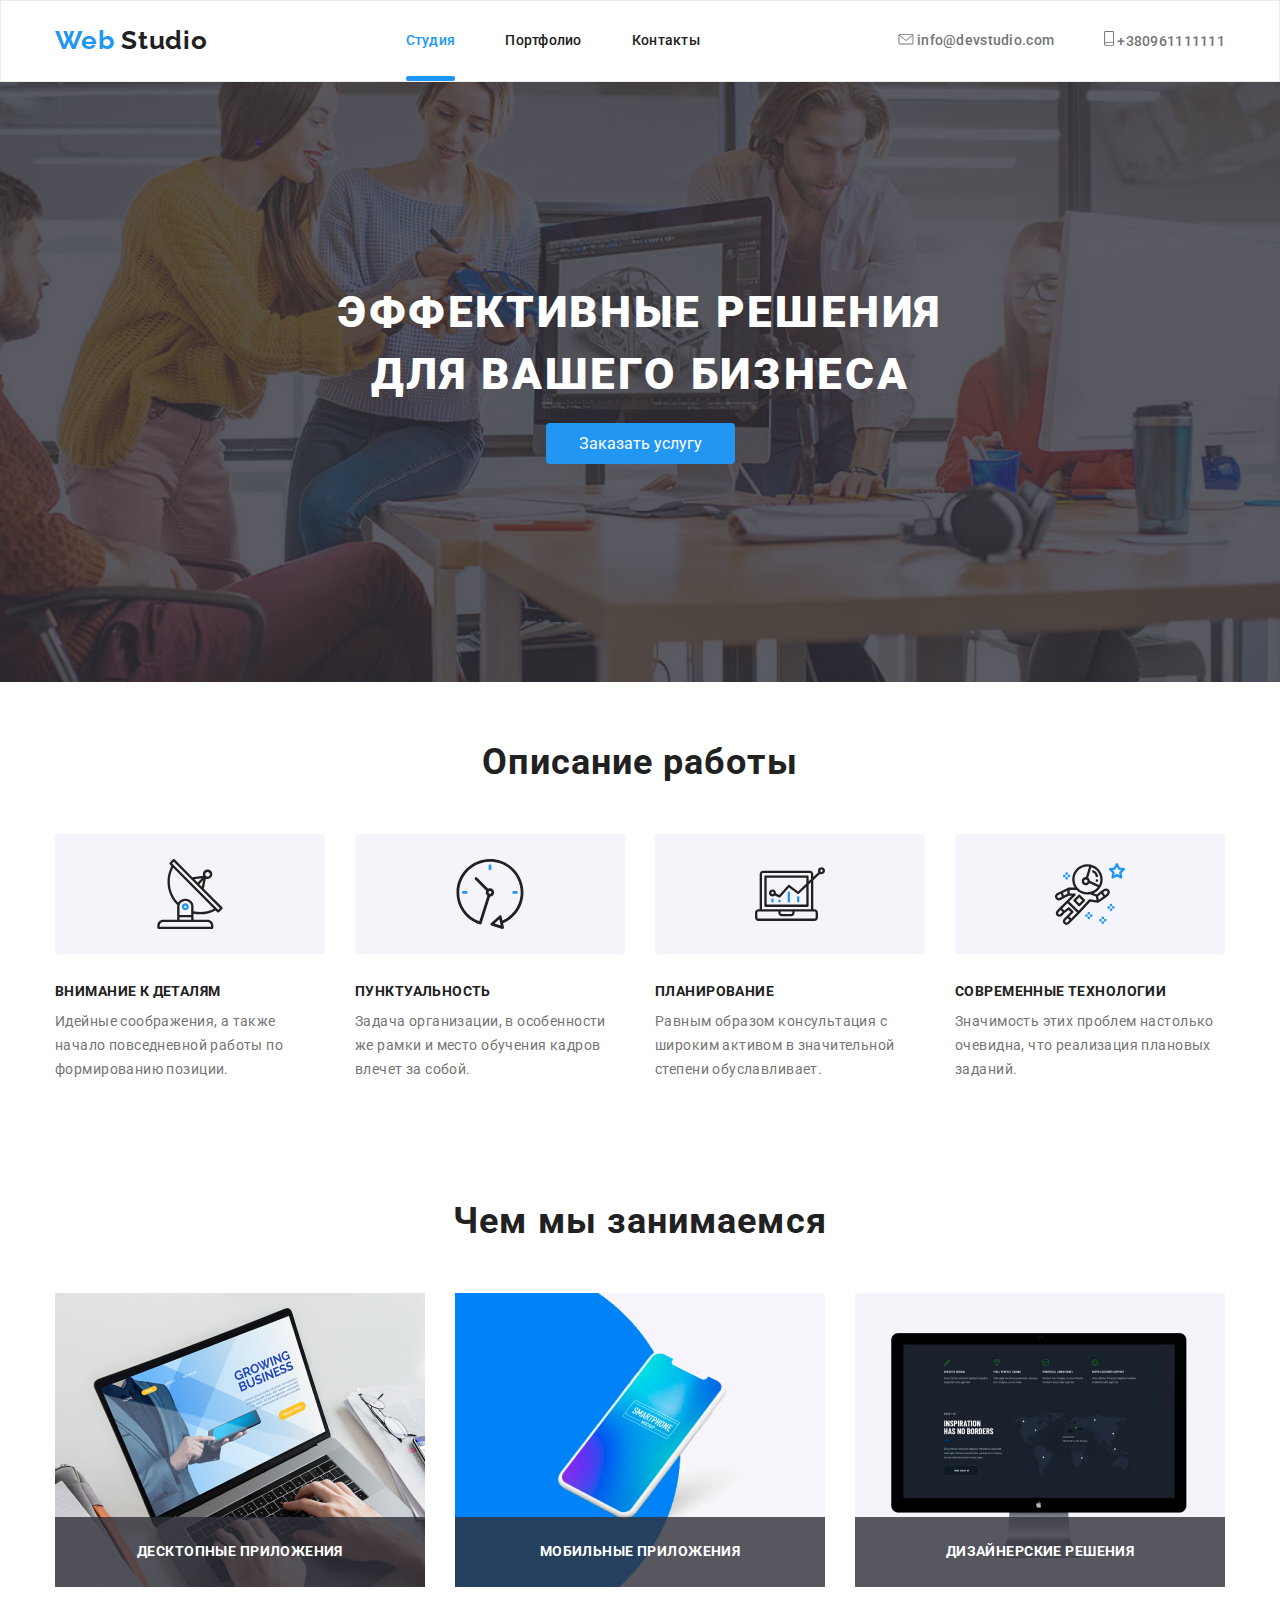
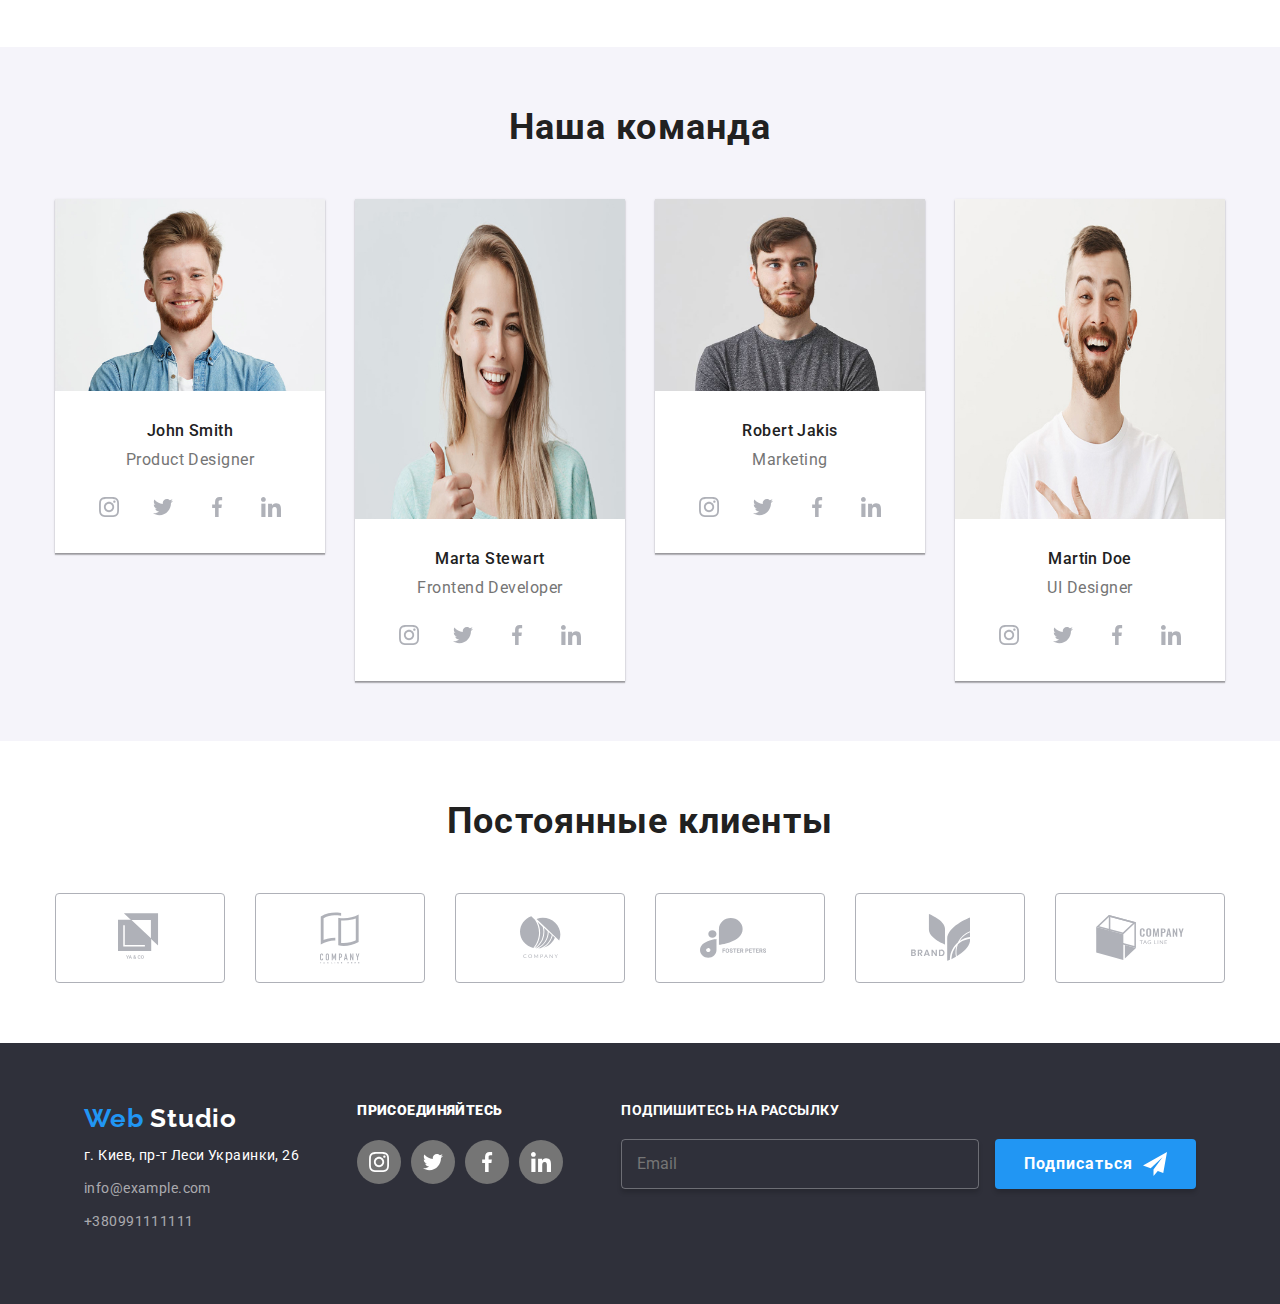
==== commit ab1e6fdf: "Додає розмітку" ====
--- a/index.html
+++ b/index.html
@@ -180,12 +180,13 @@
 
            <ul class="team-list">
                <li class="item">
+                  <div class="thumb">
                   <img class="img card" srcset="./images/team1.jpg 1x, ./images/team1@2x.jpg 2x, ./images/team1@3x.jpg 3x"
                      src="./images/team1.jpg" 
                      alt="Фото работкина Джона" 
-                     width="450" 
-                     height="320"
-                    >
+            
+                    >
+                  </div>
                     <div class="card-team card">
                    <h3 class="title">John Smith</h3>
                    <p class="text">Product Designer</p>
@@ -198,12 +199,14 @@
                 </div>     
               </li>
               <li class="item">
+                 <div class="thumb">
                     <img class="img card" srcset="./images/team2.jpg 1x, ./images/team2x2.jpg 2x, ./images/team2x3.jpg 3x"
                       src="./images/team2.jpg" 
                       alt="Фото работницы Марти" 
                       width="450" 
                       height="320"
                     >
+                  </div>
                     <div class="card-team card">
                     <h3 class="title">Marta Stewart</h3>
                     <p class="text">Frontend Developer</p>
@@ -216,12 +219,12 @@
                 </div>
                </li>
                <li class="item">
+               <div class="thumb">
                      <img  class="img card" srcset="./images/team3.jpg 1x, ./images/team3x2.jpg 2x, ./images/team3x3.jpg 3x"
                       src="./images/team3.jpg" 
                       alt="Фото работника Роберта" 
-                      width="450" 
-                      height="320"
-                    >
+                    >
+                    </div>
                     <div class="card-team card">
                     <h3 class="title">Robert Jakis</h3>
                     <p class="text">Marketing</p>
@@ -234,12 +237,14 @@
                 </div>
               </li>
               <li class="item">
+                <div class="thumb">
                     <img class="img card" srcset="./images/team4.jpg 1x, ./images/team4x2.jpg 2x, ./images/team4x3.jpg 3x"
                        src="./images/team4.jpg" 
                        alt="Фото работника Мартина" 
                        width="450" 
                        height="320"
                     >
+                  </div>
                     <div class="card-team card">
                    <h3 class="title">Martin Doe</h3>
                    <p class="text">UI Designer</p>
